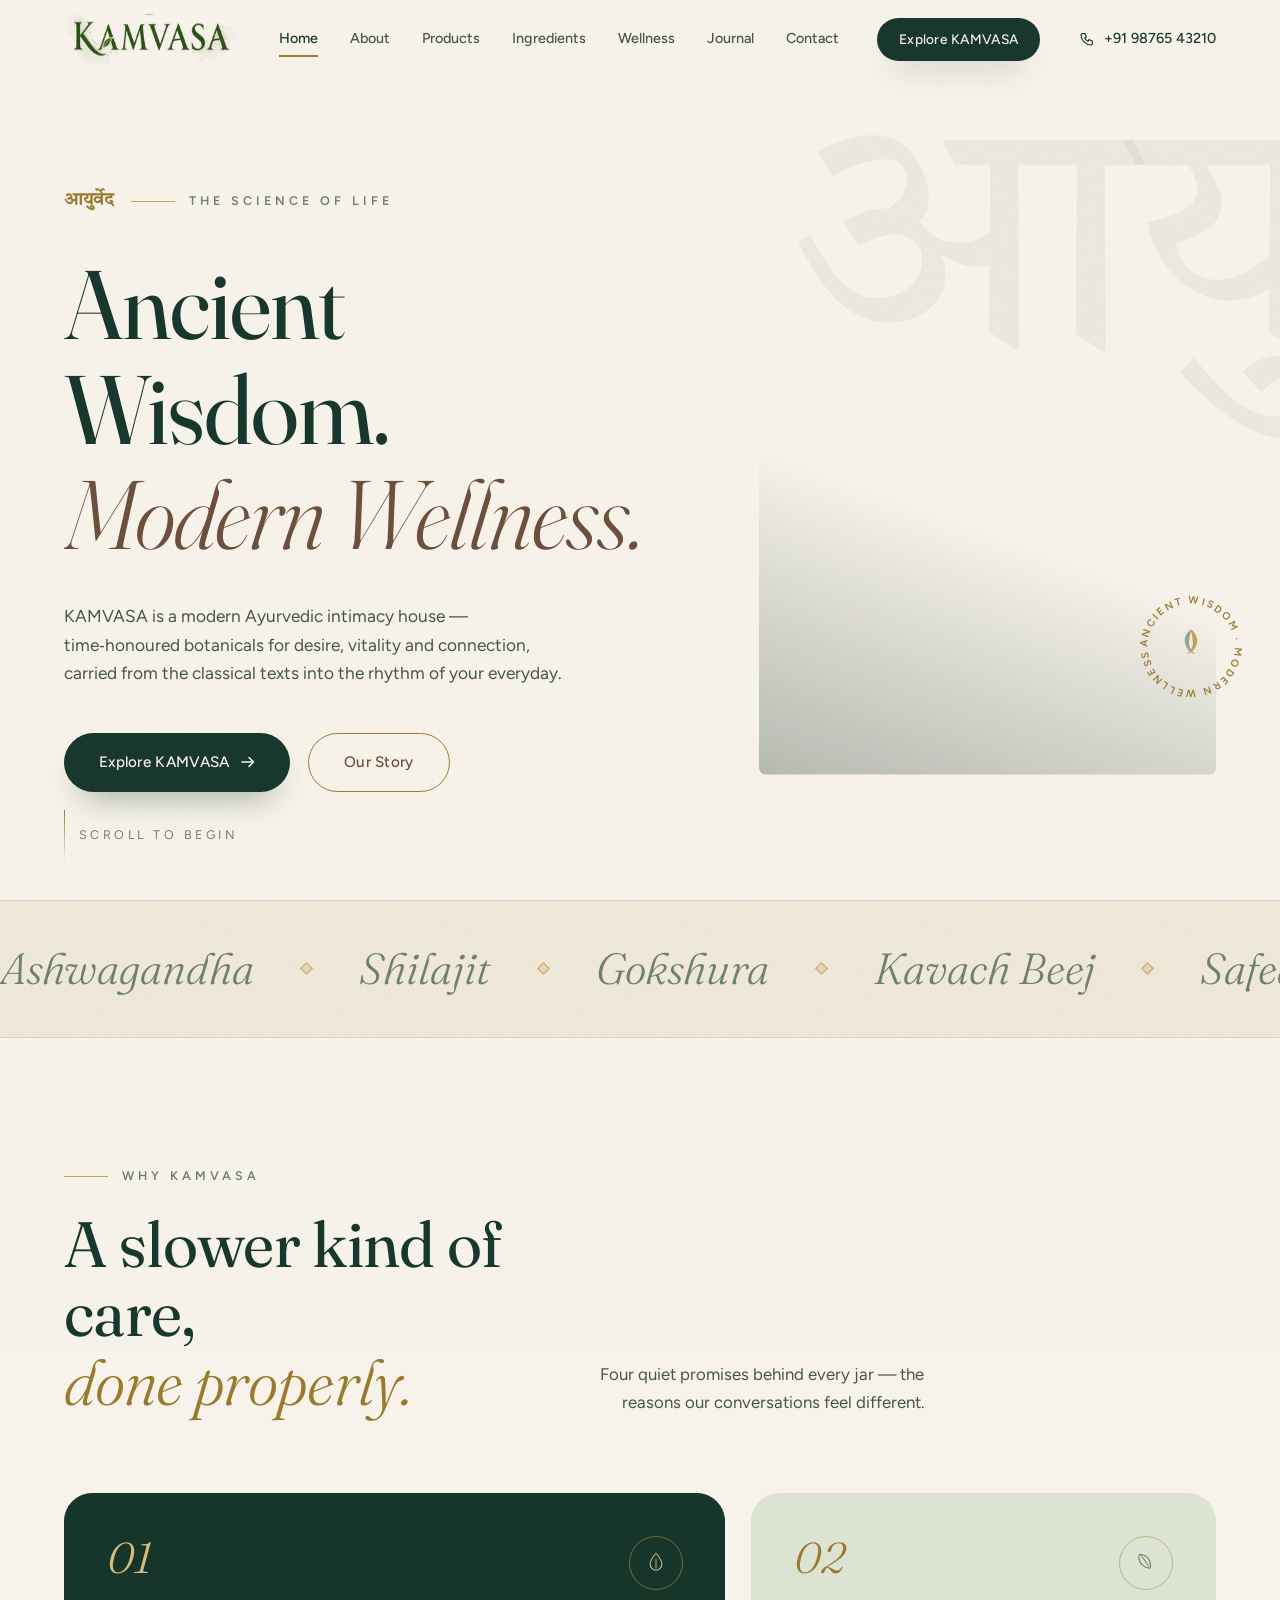
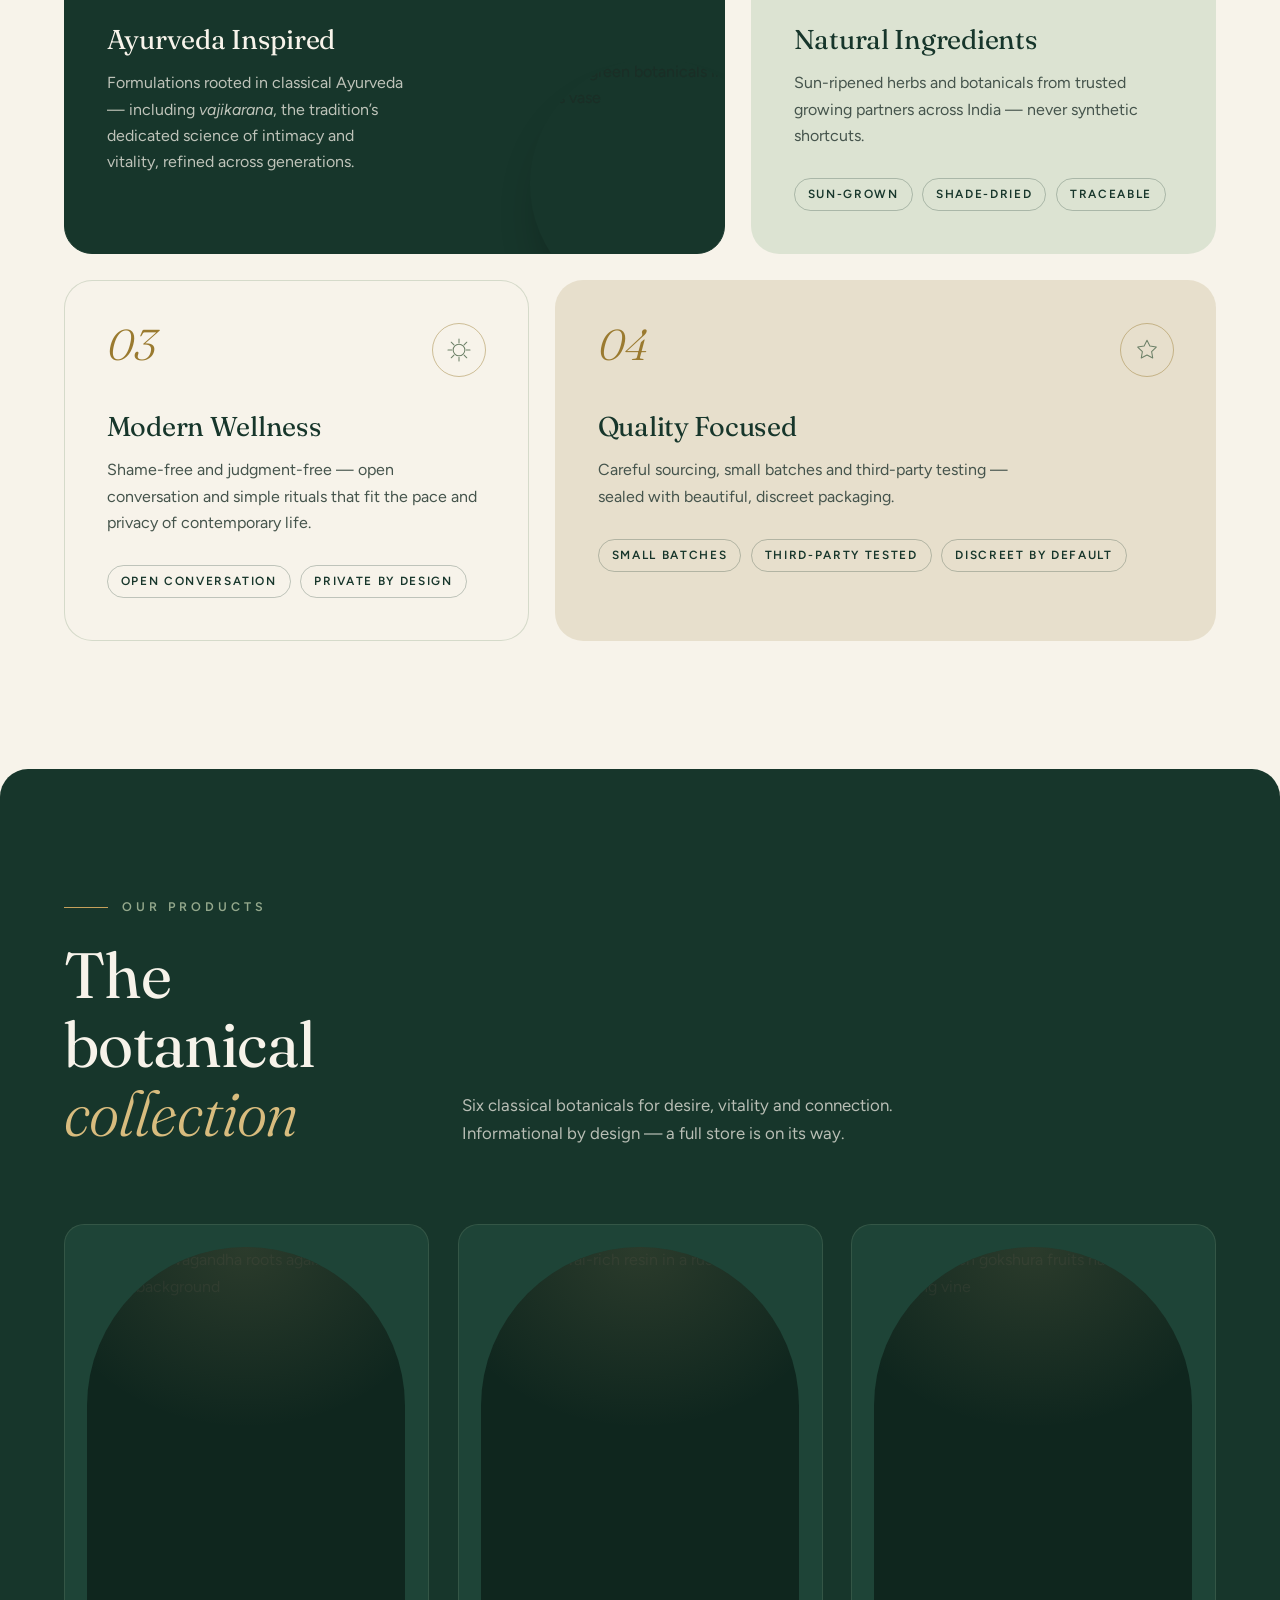
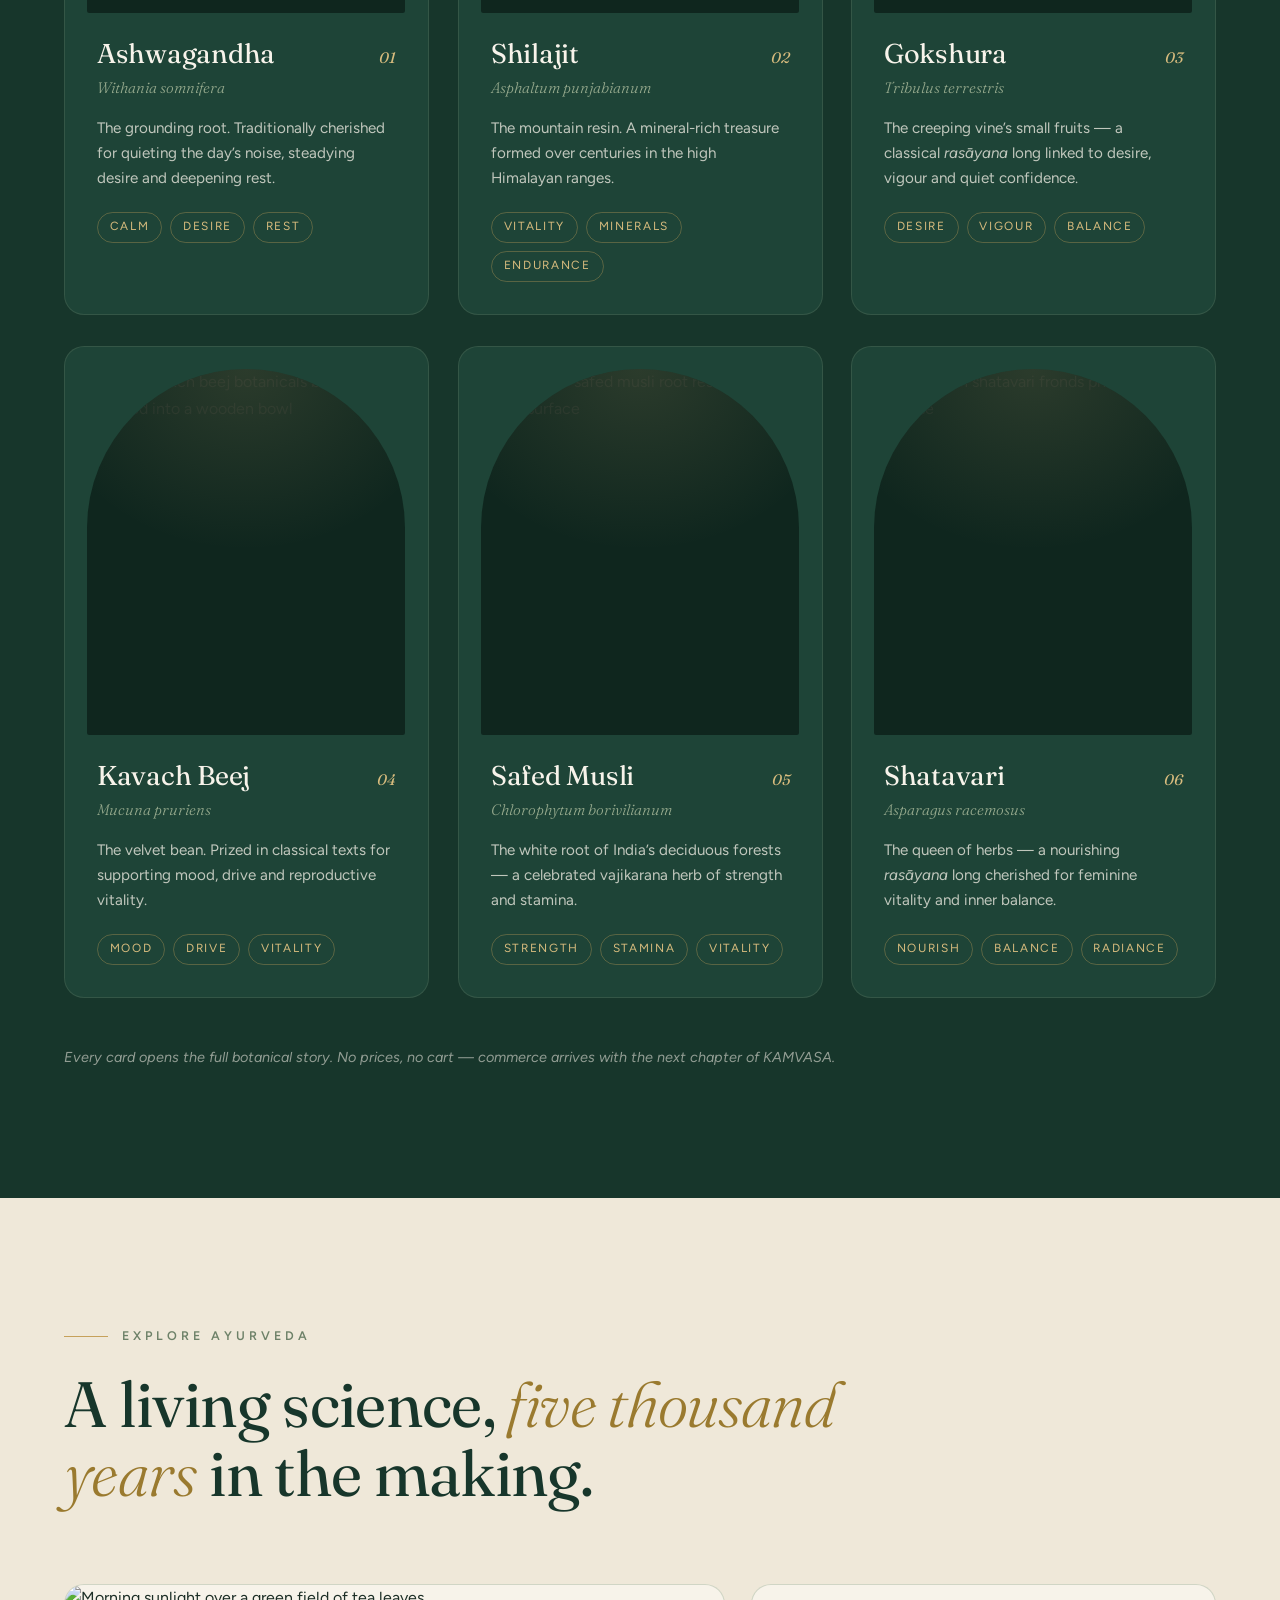
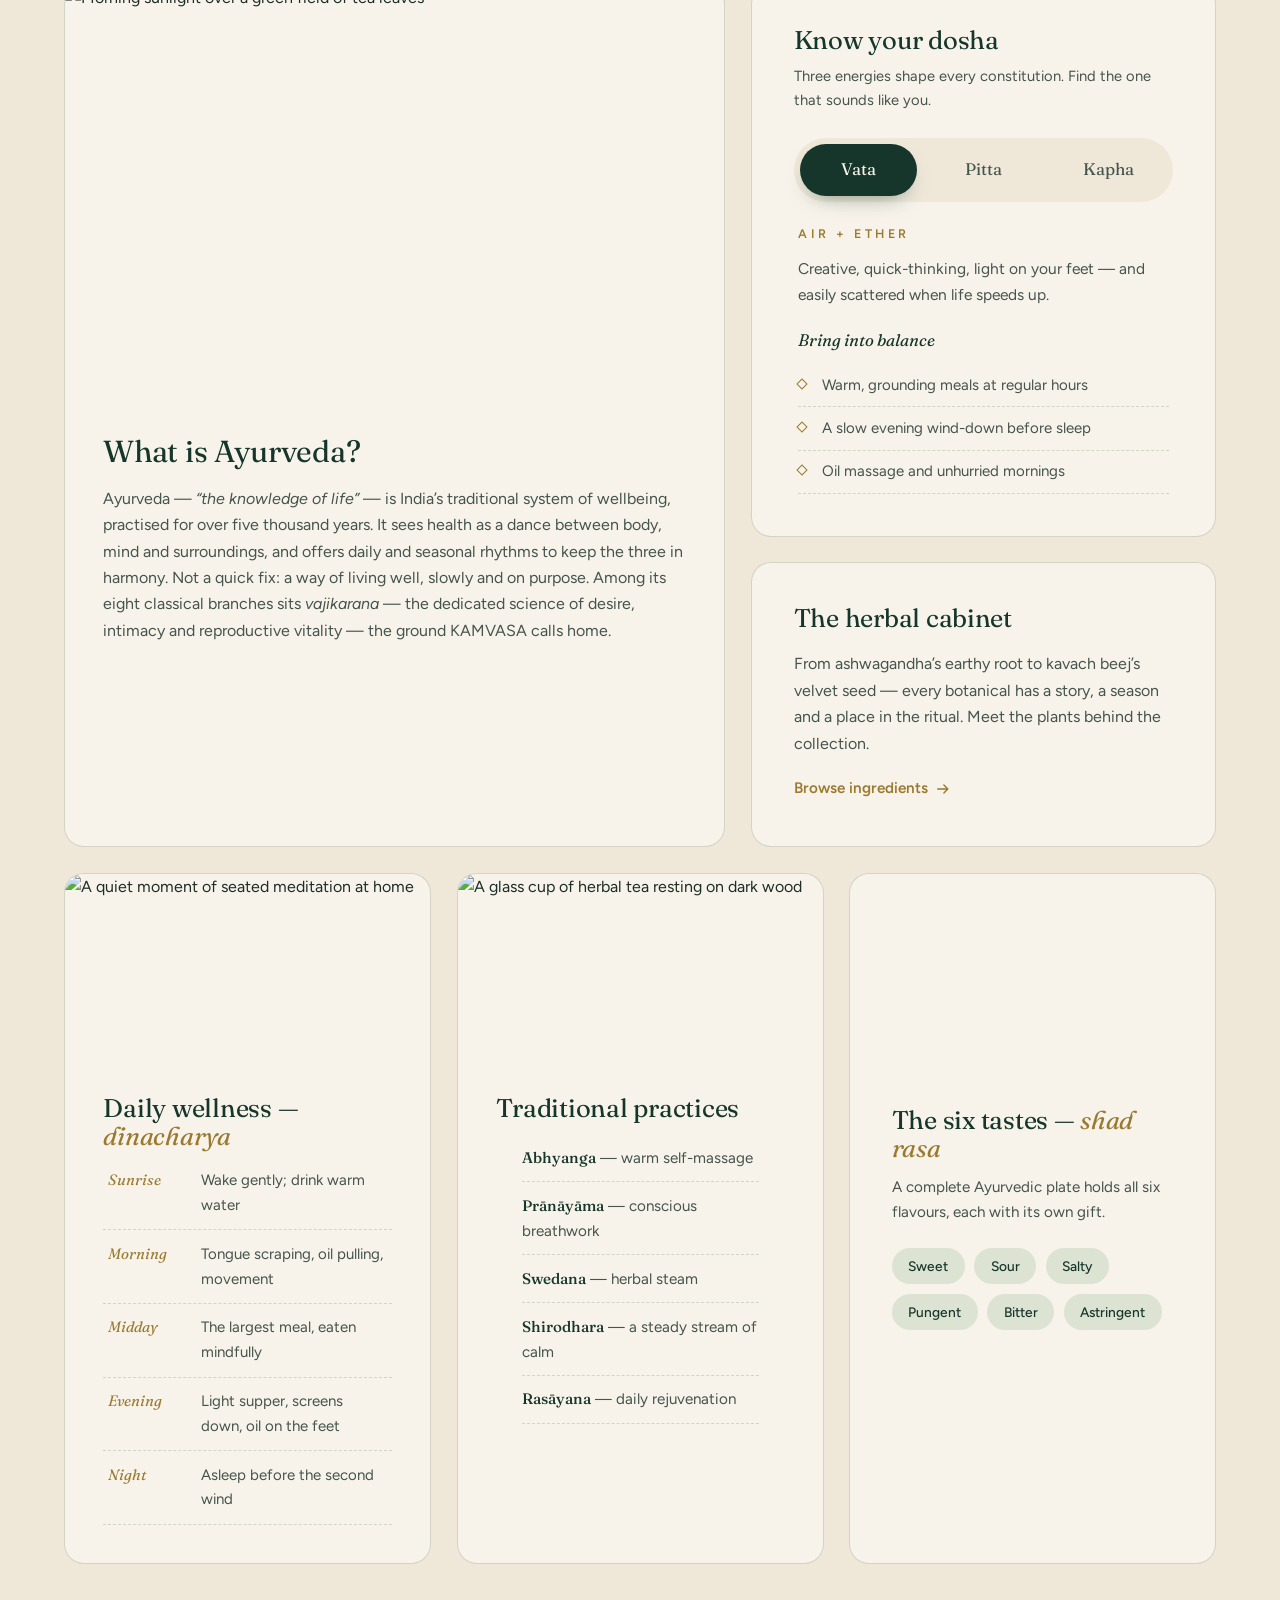
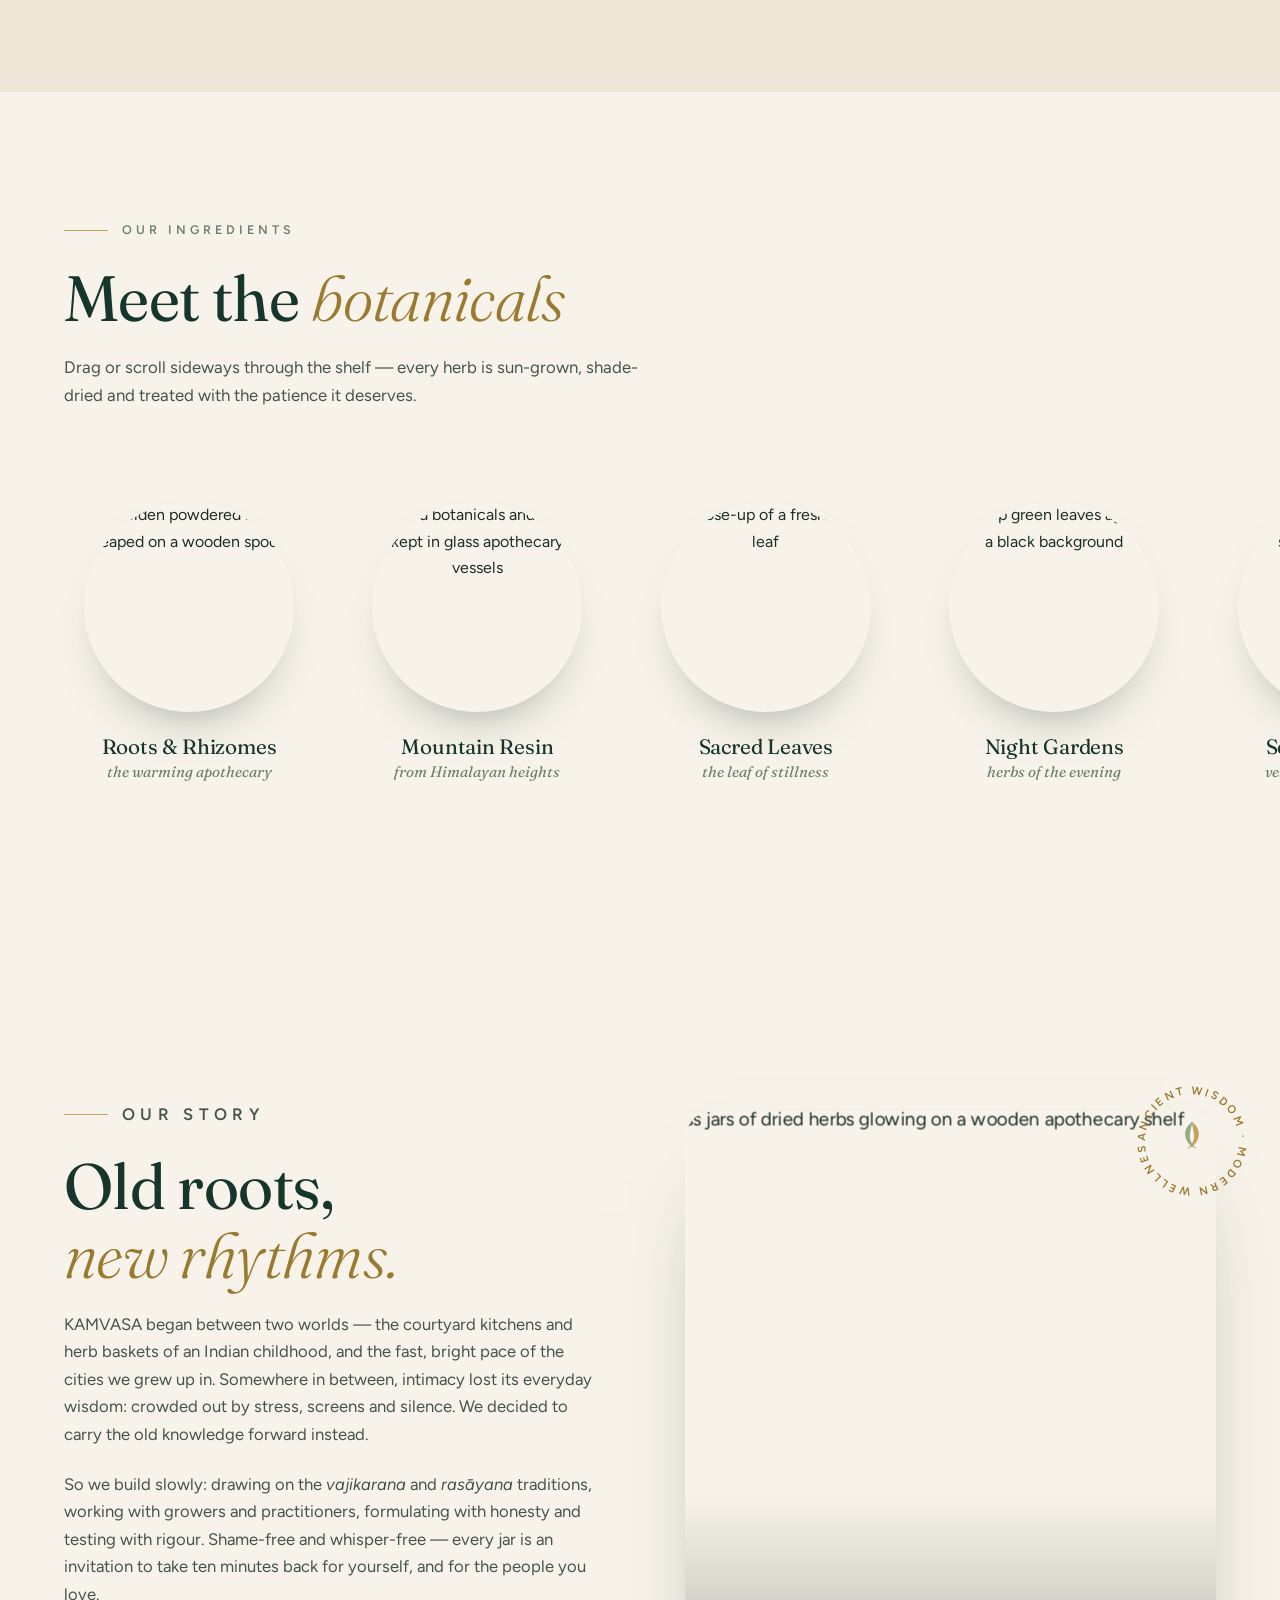
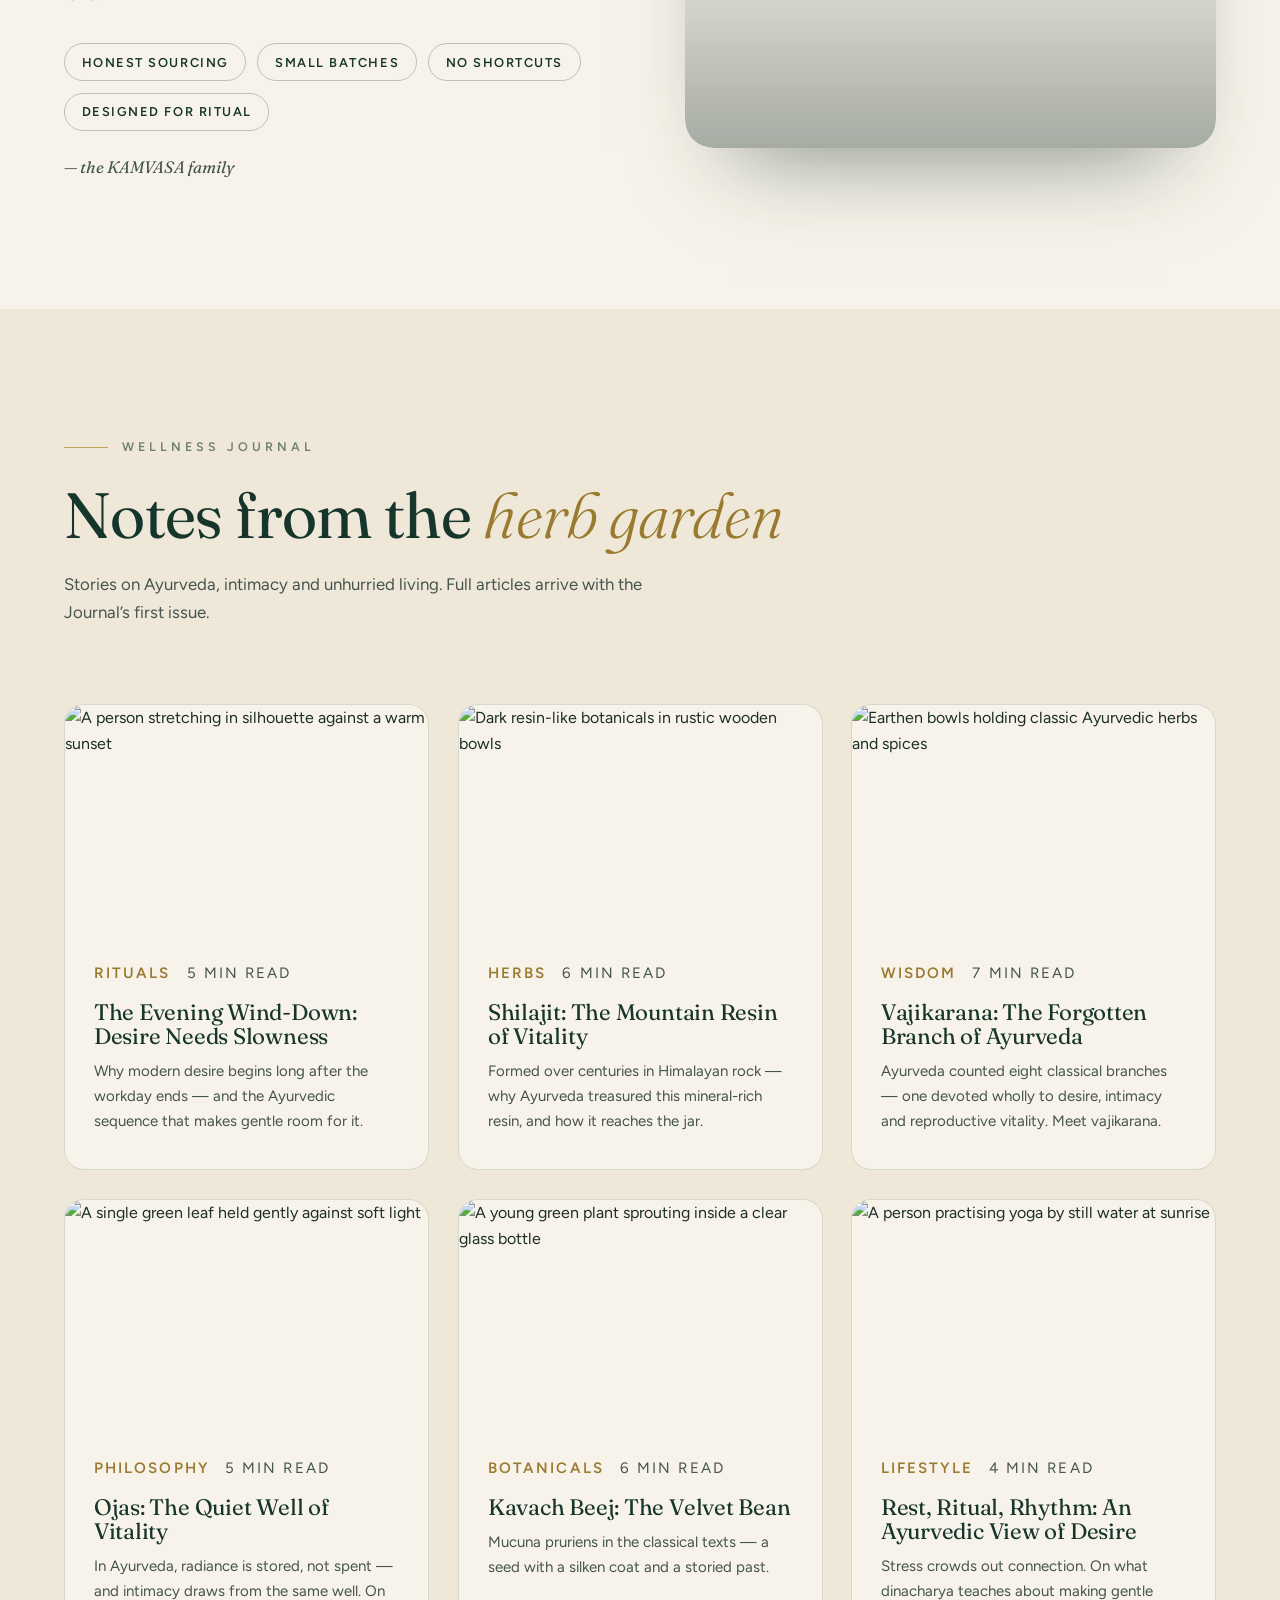
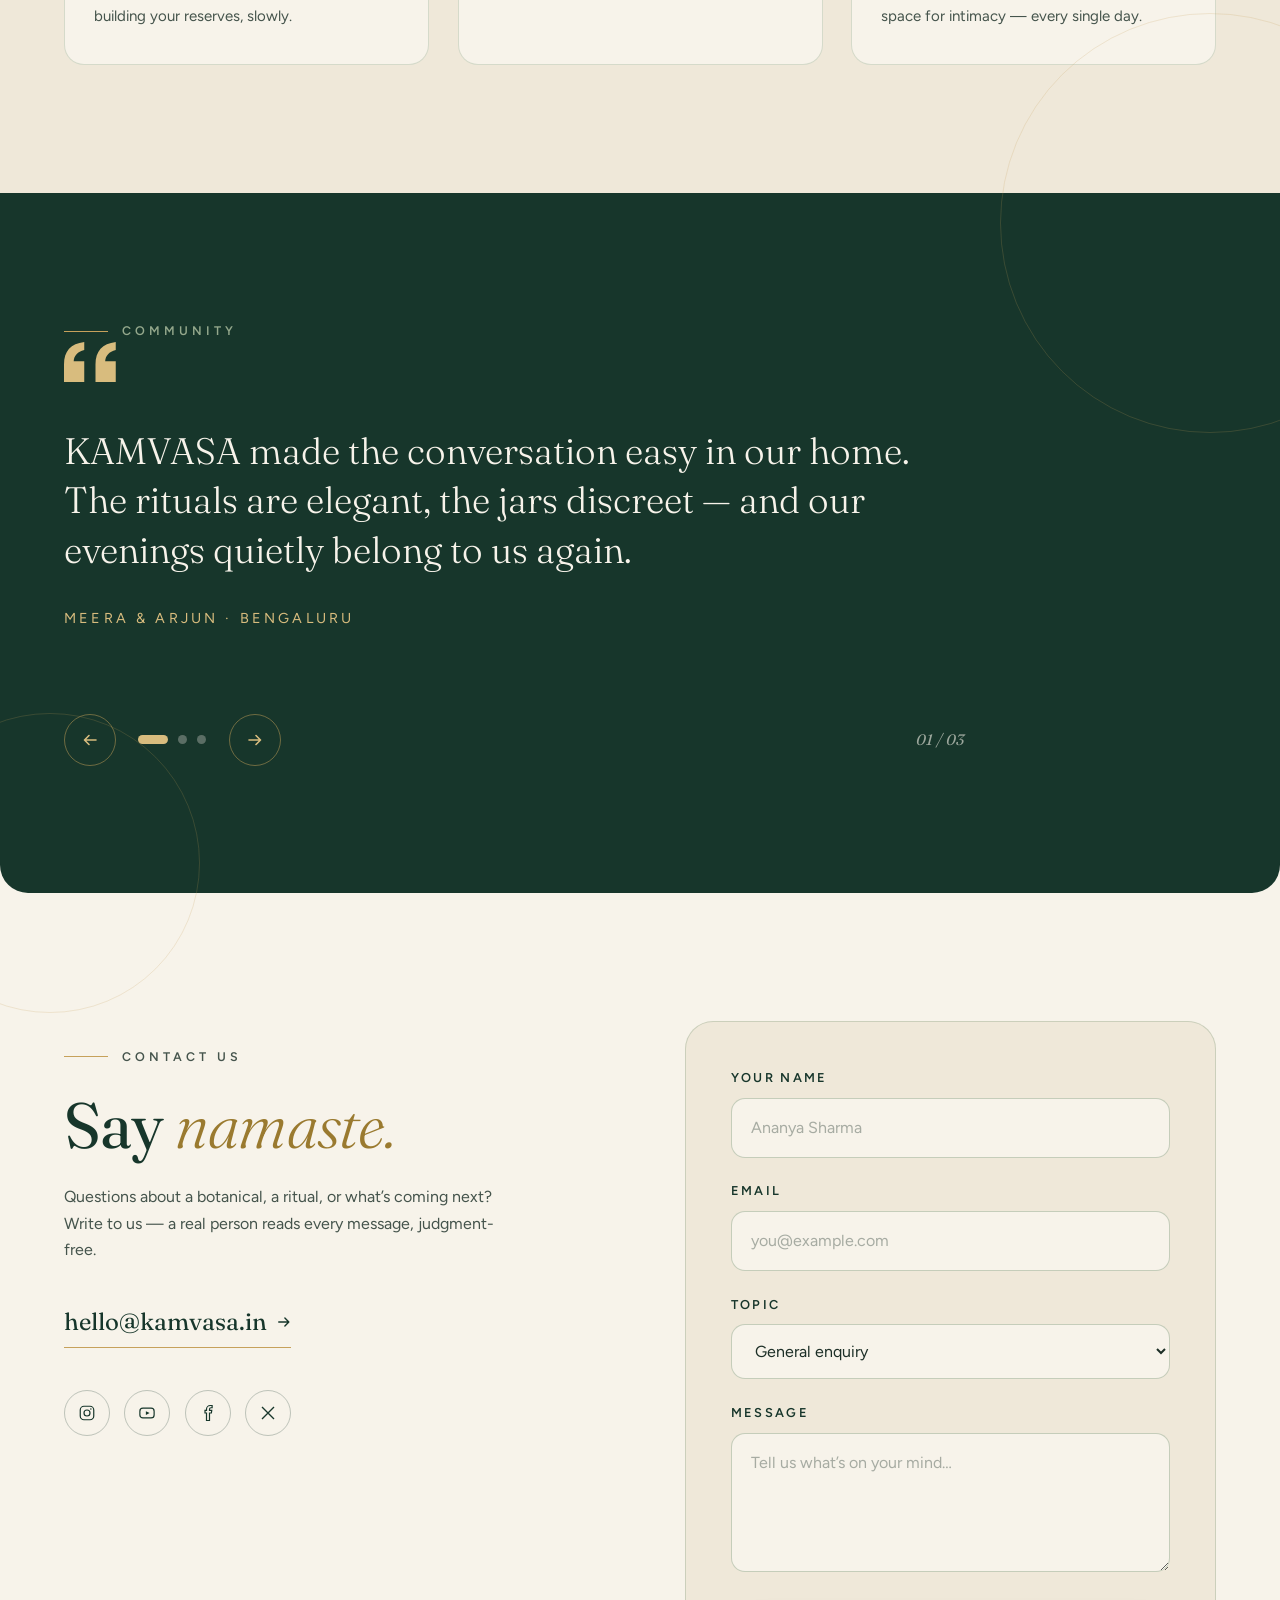
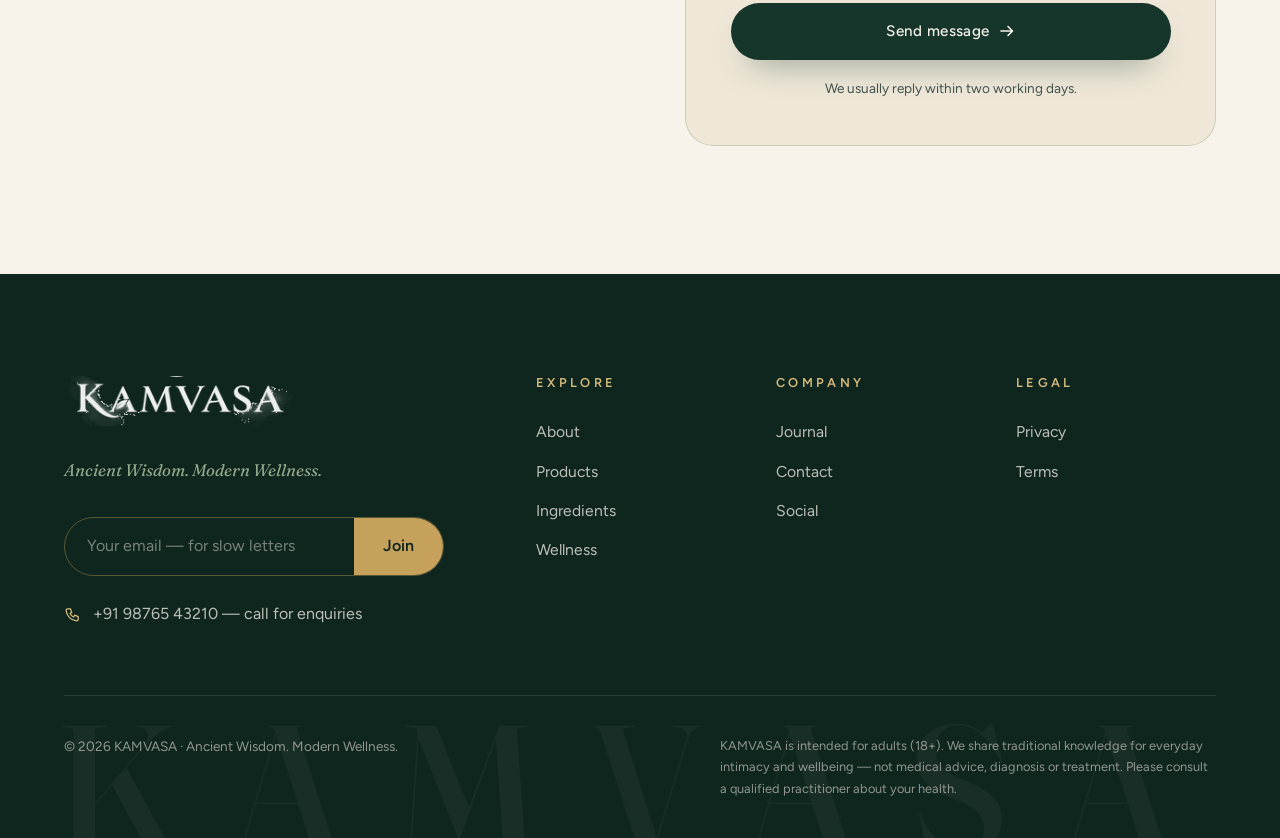
==== index.html @ 94d0c0f7 "first commit" ====
<!DOCTYPE html>
<html lang="en">
<head>
  <meta charset="UTF-8" />
  <meta name="viewport" content="width=device-width, initial-scale=1.0" />
  <title>KAMVASA — Ancient Wisdom. Modern Wellness. | Ayurvedic Sexual Wellness &amp; Intimacy</title>
  <meta name="description" content="KAMVASA is a premium Ayurvedic sexual wellness and intimacy brand — time-honoured botanicals like ashwagandha, shilajit and gokshura for desire, vitality and connection." />
  <meta name="theme-color" content="#17362B" />
  <link rel="canonical" href="https://kamvasa-ayurveda.preview.emergentagent.com/" />
  <meta property="og:type" content="website" />
  <meta property="og:site_name" content="KAMVASA" />
  <meta property="og:title" content="KAMVASA — Ancient Wisdom. Modern Wellness." />
  <meta property="og:description" content="A modern Ayurvedic intimacy house. Time-honoured botanicals for desire, vitality and connection." />
  <meta property="og:image" content="https://images.unsplash.com/photo-1492552181161-62217fc3076d?q=80&w=1600&auto=format&fit=crop" />
  <meta name="twitter:card" content="summary_large_image" />
  <link rel="icon" type="image/svg+xml" href="favicon.svg" />
  <link rel="preconnect" href="https://fonts.googleapis.com" />
  <link rel="preconnect" href="https://fonts.gstatic.com" crossorigin />
  <link href="https://fonts.googleapis.com/css2?family=Fraunces:ital,opsz,wght@0,9..144,300;0,9..144,400;0,9..144,500;0,9..144,600;1,9..144,300;1,9..144,400;1,9..144,500&family=Figtree:ital,wght@0,300;0,400;0,500;0,600;1,400&family=Tiro+Devanagari+Hindi&display=swap" rel="stylesheet" />
  <script>document.documentElement.classList.add('js');</script>
  <link rel="stylesheet" href="styles.css" />
  <script type="application/ld+json">
  {
    "@context": "https://schema.org",
    "@type": "Organization",
    "name": "KAMVASA",
    "slogan": "Ancient Wisdom. Modern Wellness.",
    "description": "Premium Ayurvedic sexual wellness and intimacy brand — botanicals and rituals rooted in classical Ayurveda.",
    "url": "https://kamvasa-ayurveda.preview.emergentagent.com/",
    "logo": "https://kamvasa-ayurveda.preview.emergentagent.com/favicon.svg"
  }
  </script>
</head>
<body>
  <a class="skip-link" href="#home">Skip to content</a>
  <div class="progress-bar" data-testid="scroll-progress" aria-hidden="true"></div>

  <!-- ============ NAVBAR ============ -->
  <header class="site-nav" id="site-nav">
    <div class="nav-inner">
      <a href="#home" class="brand" data-testid="nav-logo" aria-label="KAMVASA home">
        <img src="logo.png" alt="KAMVASA — 100% Pure Ayurveda" class="brand-img" width="254" height="54" data-testid="logo-image" />
      </a>
      <nav class="nav-links" aria-label="Primary">
        <a href="#home" class="nav-link is-active" data-testid="nav-link-home">Home</a>
        <a href="#story" class="nav-link" data-testid="nav-link-about">About</a>
        <a href="#products" class="nav-link" data-testid="nav-link-products">Products</a>
        <a href="#ingredients" class="nav-link" data-testid="nav-link-ingredients">Ingredients</a>
        <a href="#wellness" class="nav-link" data-testid="nav-link-wellness">Wellness</a>
        <a href="#journal" class="nav-link" data-testid="nav-link-journal">Journal</a>
        <a href="#contact" class="nav-link" data-testid="nav-link-contact">Contact</a>
      </nav>
      <a href="#products" class="btn btn-solid btn-sm nav-cta" data-testid="nav-cta">Explore KAMVASA</a>
      <a href="tel:+919876543210" class="nav-phone" data-testid="nav-phone" aria-label="Call KAMVASA for enquiries">
        <svg width="16" height="16" viewBox="0 0 24 24" fill="none" stroke="currentColor" stroke-width="1.8" aria-hidden="true"><path d="M5 4h4l2 5-2.5 1.5a12 12 0 0 0 5 5L15 13l5 2v4a2 2 0 0 1-2 2A16 16 0 0 1 3 6a2 2 0 0 1 2-2z" stroke-linejoin="round"/></svg>
        <span class="nav-phone-num">+91 98765 43210</span>
      </a>
      <button class="hamburger" id="hamburger" data-testid="hamburger-menu" aria-label="Open menu" aria-expanded="false" aria-controls="mobile-menu">
        <span></span><span></span>
      </button>
    </div>
  </header>

  <!-- Mobile menu overlay -->
  <div class="mobile-menu" id="mobile-menu" data-testid="mobile-menu" aria-hidden="true">
    <nav aria-label="Mobile" class="mobile-links">
      <a href="#home" class="mobile-link" data-testid="mobile-link-home">Home</a>
      <a href="#story" class="mobile-link" data-testid="mobile-link-about">About</a>
      <a href="#products" class="mobile-link" data-testid="mobile-link-products">Products</a>
      <a href="#ingredients" class="mobile-link" data-testid="mobile-link-ingredients">Ingredients</a>
      <a href="#wellness" class="mobile-link" data-testid="mobile-link-wellness">Wellness</a>
      <a href="#journal" class="mobile-link" data-testid="mobile-link-journal">Journal</a>
      <a href="#contact" class="mobile-link" data-testid="mobile-link-contact">Contact</a>
    </nav>
    <p class="mobile-tagline"><span lang="hi">आयुर्वेद</span> — Ancient Wisdom. Modern Wellness.</p>
    <a href="tel:+919876543210" class="mobile-phone" data-testid="menu-phone" aria-label="Call KAMVASA for enquiries">
      <svg width="18" height="18" viewBox="0 0 24 24" fill="none" stroke="currentColor" stroke-width="1.8" aria-hidden="true"><path d="M5 4h4l2 5-2.5 1.5a12 12 0 0 0 5 5L15 13l5 2v4a2 2 0 0 1-2 2A16 16 0 0 1 3 6a2 2 0 0 1 2-2z" stroke-linejoin="round"/></svg>
      +91 98765 43210 — call for enquiries
    </a>
  </div>

  <main id="main">
    <!-- ============ HERO ============ -->
    <section class="hero" id="home">
      <div class="hero-inner">
        <div class="hero-copy">
          <p class="eyebrow hero-eyebrow"><span lang="hi" class="deva">आयुर्वेद</span><span class="eyebrow-line"></span>THE SCIENCE OF LIFE</p>
          <h1 class="hero-title">
            <span class="line"><span style="animation-delay:.15s">Ancient Wisdom.</span></span>
            <span class="line"><span class="accent" style="animation-delay:.3s">Modern Wellness.</span></span>
          </h1>
          <p class="hero-sub hero-fade" style="animation-delay:.55s">KAMVASA is a modern Ayurvedic intimacy house — time&#8209;honoured botanicals for desire, vitality and connection, carried from the classical texts into the rhythm of your everyday.</p>
          <div class="hero-actions hero-fade" style="animation-delay:.7s">
            <a href="#products" class="btn btn-solid" data-testid="hero-cta-explore">Explore KAMVASA
              <svg class="arrow" width="16" height="16" viewBox="0 0 16 16" aria-hidden="true"><path d="M2 8h11M9 3.5 13.5 8 9 12.5" fill="none" stroke="currentColor" stroke-width="1.6" stroke-linecap="round" stroke-linejoin="round"/></svg>
            </a>
            <a href="#story" class="btn btn-ghost" data-testid="hero-cta-story">Our Story</a>
          </div>
        </div>
        <div class="hero-visual">
          <figure class="hero-figure" data-parallax="0.06">
            <img src="https://images.unsplash.com/photo-1492552181161-62217fc3076d?q=80&w=1600&auto=format&fit=crop" alt="Herbal oil being poured into a stone mortar surrounded by fresh Ayurvedic botanicals" fetchpriority="high" decoding="async" data-testid="hero-image" />
          </figure>
          <div class="seal hero-fade" style="animation-delay:.9s" aria-hidden="true">
            <svg viewBox="0 0 120 120" width="118" height="118">
              <defs><path id="seal-circle" d="M60,60 m-44,0 a44,44 0 1,1 88,0 a44,44 0 1,1 -88,0"/></defs>
              <text class="seal-text"><textPath href="#seal-circle">ANCIENT WISDOM · MODERN WELLNESS · ANCIENT WISDOM ·</textPath></text>
              <path d="M60 42c6 4.6 8 11 5 17.4-1.9 4.2-5.3 6.9-10 8 0 0 7-4 7-11.8 0-5.3-2.3-10.8-2-13.6z" fill="#C6A15B"/>
              <path d="M60 42c-6 4.6-8 11-5 17.4 1.9 4.2 5.3 6.9 10 8 0 0-7-4-7-11.8 0-5.3 2.3-10.8 2-13.6z" fill="#94A88C"/>
            </svg>
          </div>
        </div>
      </div>
      <div class="hero-foot hero-fade" style="animation-delay:1s">
        <span class="scroll-cue" aria-hidden="true"></span>
        <span class="scroll-label">Scroll to begin</span>
      </div>
      <span class="hero-watermark deva" lang="hi" aria-hidden="true">आयु</span>
    </section>

    <!-- ============ MARQUEE ============ -->
    <div class="marquee" aria-hidden="true" data-testid="marquee">
      <div class="marquee-track">
        <ul class="marquee-list">
          <li>Ashwagandha</li><li>Shilajit</li><li>Gokshura</li><li>Kavach Beej</li><li>Safed Musli</li><li>Shatavari</li>
        </ul>
        <ul class="marquee-list" aria-hidden="true">
          <li>Ashwagandha</li><li>Shilajit</li><li>Gokshura</li><li>Kavach Beej</li><li>Safed Musli</li><li>Shatavari</li>
        </ul>
      </div>
    </div>

    <!-- ============ WHY KAMVASA ============ -->
    <section class="section why" id="why">
      <div class="container">
        <div class="section-head why-head" data-reveal>
          <div>
            <p class="eyebrow"><span class="eyebrow-line"></span>WHY KAMVASA</p>
            <h2 class="section-title">A slower kind of care,<br /><em>done properly.</em></h2>
          </div>
          <p class="section-sub">Four quiet promises behind every jar — the reasons our conversations feel different.</p>
        </div>
        <div class="why-grid" data-testid="why-grid">
          <article class="why-card why-card-dark" data-reveal data-testid="pillar-ayurveda">
            <div class="why-top">
              <span class="why-num">01</span>
              <span class="why-badge"><svg class="why-icon" viewBox="0 0 40 40" aria-hidden="true"><path d="M20 5c-6 6.5-9 12-9 17a9 9 0 0 0 18 0c0-5-3-10.5-9-17z" fill="none" stroke="currentColor" stroke-width="1.6" stroke-linejoin="round"/><path d="M20 14v14" stroke="currentColor" stroke-width="1.4" stroke-linecap="round"/></svg></span>
            </div>
            <h3>Ayurveda Inspired</h3>
            <p>Formulations rooted in classical Ayurveda — including <em>vajikarana</em>, the tradition’s dedicated science of intimacy and vitality, refined across generations.</p>
            <figure class="why-figure"><img src="https://images.unsplash.com/photo-1613490537806-53663bfd0da8?q=80&w=800&auto=format&fit=crop" alt="Fresh green botanicals in a clear glass vase" loading="lazy" decoding="async" /></figure>
          </article>
          <article class="why-card why-card-sage" data-reveal style="--d:.1s" data-testid="pillar-natural">
            <div class="why-top">
              <span class="why-num">02</span>
              <span class="why-badge"><svg class="why-icon" viewBox="0 0 40 40" aria-hidden="true"><path d="M13 7c8 1.5 14 8 14 16a13 13 0 0 1-1 5C16 27 9 20 9 11c0-1.4.4-2.7 1-4z" fill="none" stroke="currentColor" stroke-width="1.6" stroke-linejoin="round"/><path d="M12 8c4 5 8 10 13 18" stroke="currentColor" stroke-width="1.4" stroke-linecap="round"/></svg></span>
            </div>
            <h3>Natural Ingredients</h3>
            <p>Sun-ripened herbs and botanicals from trusted growing partners across India — never synthetic shortcuts.</p>
            <ul class="why-chips"><li>Sun-grown</li><li>Shade-dried</li><li>Traceable</li></ul>
          </article>
          <article class="why-card why-card-plain" data-reveal style="--d:.05s" data-testid="pillar-modern">
            <div class="why-top">
              <span class="why-num">03</span>
              <span class="why-badge"><svg class="why-icon" viewBox="0 0 40 40" aria-hidden="true"><circle cx="20" cy="20" r="9" fill="none" stroke="currentColor" stroke-width="1.6"/><path d="M20 3v6M20 31v6M3 20h6M31 20h6M8 8l4.2 4.2M27.8 27.8 32 32M32 8l-4.2 4.2M12.2 27.8 8 32" stroke="currentColor" stroke-width="1.6" stroke-linecap="round"/></svg></span>
            </div>
            <h3>Modern Wellness</h3>
            <p>Shame-free and judgment-free — open conversation and simple rituals that fit the pace and privacy of contemporary life.</p>
            <ul class="why-chips"><li>Open conversation</li><li>Private by design</li></ul>
          </article>
          <article class="why-card why-card-earth" data-reveal style="--d:.1s" data-testid="pillar-quality">
            <div class="why-top">
              <span class="why-num">04</span>
              <span class="why-badge"><svg class="why-icon" viewBox="0 0 40 40" aria-hidden="true"><path d="M20 5l4.4 9 9.9 1.4-7.2 7 1.7 9.8L20 27.6l-8.8 4.6 1.7-9.8-7.2-7L15.6 14z" fill="none" stroke="currentColor" stroke-width="1.6" stroke-linejoin="round"/></svg></span>
            </div>
            <h3>Quality Focused</h3>
            <p>Careful sourcing, small batches and third-party testing — sealed with beautiful, discreet packaging.</p>
            <ul class="why-chips"><li>Small batches</li><li>Third-party tested</li><li>Discreet by default</li></ul>
          </article>
        </div>
      </div>
    </section>

    <!-- ============ PRODUCTS ============ -->
    <section class="section products" id="products">
      <div class="container">
        <div class="section-head products-head" data-reveal>
          <div>
            <p class="eyebrow eyebrow-light"><span class="eyebrow-line"></span>OUR PRODUCTS</p>
            <h2 class="section-title">The botanical <em>collection</em></h2>
          </div>
          <p class="section-sub">Six classical botanicals for desire, vitality and connection. Informational by design — a full store is on its way.</p>
        </div>
        <div class="products-grid" id="products-grid">
          <a class="product-card" href="/products/ashwagandha.html" data-reveal style="--d:.05s" data-testid="product-ashwagandha">
            <figure class="product-figure"><img src="https://images.unsplash.com/photo-1692148292961-210789f8d8c0?q=80&w=1200&auto=format&fit=crop" alt="Dried ashwagandha roots against a dark earthy background" loading="lazy" decoding="async" /></figure>
            <div class="product-body">
              <div class="product-title-row"><h3>Ashwagandha</h3><span class="product-num">01</span></div>
              <p class="latin">Withania somnifera</p>
              <p class="product-desc">The grounding root. Traditionally cherished for quieting the day’s noise, steadying desire and deepening rest.</p>
              <ul class="product-tags" aria-label="Traditional associations"><li>Calm</li><li>Desire</li><li>Rest</li></ul>
            </div>
          </a>
          <a class="product-card" href="/products/shilajit.html" data-reveal style="--d:.1s" data-testid="product-shilajit">
            <figure class="product-figure"><img src="https://images.unsplash.com/photo-1789152952866-6104d8837566?q=80&w=1200&auto=format&fit=crop" alt="Dark mineral-rich resin in a rustic wooden bowl" loading="lazy" decoding="async" /></figure>
            <div class="product-body">
              <div class="product-title-row"><h3>Shilajit</h3><span class="product-num">02</span></div>
              <p class="latin">Asphaltum punjabianum</p>
              <p class="product-desc">The mountain resin. A mineral-rich treasure formed over centuries in the high Himalayan ranges.</p>
              <ul class="product-tags" aria-label="Traditional associations"><li>Vitality</li><li>Minerals</li><li>Endurance</li></ul>
            </div>
          </a>
          <a class="product-card" href="/products/gokshura.html" data-reveal style="--d:.15s" data-testid="product-gokshura">
            <figure class="product-figure"><img src="https://images.unsplash.com/photo-1785274841494-bb6fc2e439d8?q=80&w=1200&auto=format&fit=crop" alt="Small green gokshura fruits hanging on a creeping vine" loading="lazy" decoding="async" /></figure>
            <div class="product-body">
              <div class="product-title-row"><h3>Gokshura</h3><span class="product-num">03</span></div>
              <p class="latin">Tribulus terrestris</p>
              <p class="product-desc">The creeping vine’s small fruits — a classical <em>rasāyana</em> long linked to desire, vigour and quiet confidence.</p>
              <ul class="product-tags" aria-label="Traditional associations"><li>Desire</li><li>Vigour</li><li>Balance</li></ul>
            </div>
          </a>
          <a class="product-card" href="/products/kavach-beej.html" data-reveal style="--d:.2s" data-testid="product-kavach-beej">
            <figure class="product-figure"><img src="https://images.unsplash.com/photo-1764272778391-4a95e2b5d429?q=80&w=1200&auto=format&fit=crop" alt="Dried kavach beej botanicals being scooped into a wooden bowl" loading="lazy" decoding="async" /></figure>
            <div class="product-body">
              <div class="product-title-row"><h3>Kavach Beej</h3><span class="product-num">04</span></div>
              <p class="latin">Mucuna pruriens</p>
              <p class="product-desc">The velvet bean. Prized in classical texts for supporting mood, drive and reproductive vitality.</p>
              <ul class="product-tags" aria-label="Traditional associations"><li>Mood</li><li>Drive</li><li>Vitality</li></ul>
            </div>
          </a>
          <a class="product-card" href="/products/safed-musli.html" data-reveal style="--d:.25s" data-testid="product-safed-musli">
            <figure class="product-figure"><img src="https://images.unsplash.com/photo-1700470836644-c3c26339632c?q=80&w=1200&auto=format&fit=crop" alt="Fresh pale safed musli root resting on a bright surface" loading="lazy" decoding="async" /></figure>
            <div class="product-body">
              <div class="product-title-row"><h3>Safed Musli</h3><span class="product-num">05</span></div>
              <p class="latin">Chlorophytum borivilianum</p>
              <p class="product-desc">The white root of India’s deciduous forests — a celebrated vajikarana herb of strength and stamina.</p>
              <ul class="product-tags" aria-label="Traditional associations"><li>Strength</li><li>Stamina</li><li>Vitality</li></ul>
            </div>
          </a>
          <a class="product-card" href="/products/shatavari.html" data-reveal style="--d:.3s" data-testid="product-shatavari">
            <figure class="product-figure"><img src="https://images.unsplash.com/photo-1625715490354-9a37e8298bf7?q=80&w=1200&auto=format&fit=crop" alt="Lush green shatavari fronds photographed up close" loading="lazy" decoding="async" /></figure>
            <div class="product-body">
              <div class="product-title-row"><h3>Shatavari</h3><span class="product-num">06</span></div>
              <p class="latin">Asparagus racemosus</p>
              <p class="product-desc">The queen of herbs — a nourishing <em>rasāyana</em> long cherished for feminine vitality and inner balance.</p>
              <ul class="product-tags" aria-label="Traditional associations"><li>Nourish</li><li>Balance</li><li>Radiance</li></ul>
            </div>
          </a>
        </div>
        <p class="products-note" data-reveal data-testid="products-note">Every card opens the full botanical story. No prices, no cart — commerce arrives with the next chapter of KAMVASA.</p>
      </div>
    </section>

    <!-- ============ EXPLORE AYURVEDA (BENTO) ============ -->
    <section class="section wellness" id="wellness">
      <div class="container">
        <div class="section-head" data-reveal>
          <p class="eyebrow"><span class="eyebrow-line"></span>EXPLORE AYURVEDA</p>
          <h2 class="section-title">A living science, <em>five thousand years</em> in the making.</h2>
        </div>
        <div class="bento" data-testid="bento-grid">
          <article class="bento-card bento-what" data-reveal data-testid="bento-what-is-ayurveda">
            <figure class="bento-figure"><img src="https://images.unsplash.com/photo-1668521085734-2f80758e0369?q=80&w=1200&auto=format&fit=crop" alt="Morning sunlight over a green field of tea leaves" loading="lazy" decoding="async" /></figure>
            <div class="bento-body">
              <h3>What is Ayurveda?</h3>
              <p>Ayurveda — <em>“the knowledge of life”</em> — is India’s traditional system of wellbeing, practised for over five thousand years. It sees health as a dance between body, mind and surroundings, and offers daily and seasonal rhythms to keep the three in harmony. Not a quick fix: a way of living well, slowly and on purpose. Among its eight classical branches sits <em>vajikarana</em> — the dedicated science of desire, intimacy and reproductive vitality — the ground KAMVASA calls home.</p>
            </div>
          </article>

          <article class="bento-card bento-dosha" data-reveal style="--d:.1s" data-testid="bento-doshas">
            <h3>Know your dosha</h3>
            <p class="bento-hint">Three energies shape every constitution. Find the one that sounds like you.</p>
            <div class="dosha-tabs" data-testid="dosha-tabs">
              <div class="tablist" role="tablist" aria-label="Ayurvedic doshas">
                <button role="tab" id="tab-vata" aria-selected="true" aria-controls="panel-vata" data-testid="dosha-tab-vata">Vata</button>
                <button role="tab" id="tab-pitta" aria-selected="false" aria-controls="panel-pitta" data-testid="dosha-tab-pitta">Pitta</button>
                <button role="tab" id="tab-kapha" aria-selected="false" aria-controls="panel-kapha" data-testid="dosha-tab-kapha">Kapha</button>
              </div>
              <div class="tabpanel" role="tabpanel" id="panel-vata" aria-labelledby="tab-vata" data-testid="dosha-panel-vata">
                <p class="dosha-elements">Air + Ether</p>
                <p class="dosha-traits">Creative, quick-thinking, light on your feet — and easily scattered when life speeds up.</p>
                <p class="dosha-balance-title">Bring into balance</p>
                <ul><li>Warm, grounding meals at regular hours</li><li>A slow evening wind-down before sleep</li><li>Oil massage and unhurried mornings</li></ul>
              </div>
              <div class="tabpanel" role="tabpanel" id="panel-pitta" aria-labelledby="tab-pitta" hidden data-testid="dosha-panel-pitta">
                <p class="dosha-elements">Fire + Water</p>
                <p class="dosha-traits">Sharp, focused, driven — brilliance that can burn when there is no room to rest.</p>
                <p class="dosha-balance-title">Bring into balance</p>
                <ul><li>Cooling foods and time spent near water</li><li>Moonlight walks instead of midnight work</li><li>Curiosity without the competitive edge</li></ul>
              </div>
              <div class="tabpanel" role="tabpanel" id="panel-kapha" aria-labelledby="tab-kapha" hidden data-testid="dosha-panel-kapha">
                <p class="dosha-elements">Earth + Water</p>
                <p class="dosha-traits">Steady, loyal and calm — a deep stillness that sometimes settles into stagnation.</p>
                <p class="dosha-balance-title">Bring into balance</p>
                <ul><li>Invigorating movement early in the day</li><li>Warm spices, variety and new places</li><li>Light dinners and lively company</li></ul>
              </div>
            </div>
          </article>

          <article class="bento-card bento-herbs" data-reveal style="--d:.05s" data-testid="bento-herbs">
            <h3>The herbal cabinet</h3>
            <p>From ashwagandha’s earthy root to kavach beej’s velvet seed — every botanical has a story, a season and a place in the ritual. Meet the plants behind the collection.</p>
            <a class="text-link" href="#ingredients" data-testid="bento-herbs-link">Browse ingredients
              <svg width="14" height="14" viewBox="0 0 16 16" aria-hidden="true"><path d="M2 8h11M9 3.5 13.5 8 9 12.5" fill="none" stroke="currentColor" stroke-width="1.6" stroke-linecap="round" stroke-linejoin="round"/></svg>
            </a>
          </article>

          <article class="bento-card bento-daily" data-reveal style="--d:.1s" data-testid="bento-daily-wellness">
            <figure class="bento-figure bento-figure-sm"><img src="https://images.unsplash.com/photo-1506126613408-eca07ce68773?q=80&w=1200&auto=format&fit=crop" alt="A quiet moment of seated meditation at home" loading="lazy" decoding="async" /></figure>
            <div class="bento-body">
              <h3>Daily wellness — <em>dinacharya</em></h3>
              <ul class="timeline">
                <li><span>Sunrise</span>Wake gently; drink warm water</li>
                <li><span>Morning</span>Tongue scraping, oil pulling, movement</li>
                <li><span>Midday</span>The largest meal, eaten mindfully</li>
                <li><span>Evening</span>Light supper, screens down, oil on the feet</li>
                <li><span>Night</span>Asleep before the second wind</li>
              </ul>
            </div>
          </article>

          <article class="bento-card bento-practices" data-reveal style="--d:.15s" data-testid="bento-traditional-practices">
            <figure class="bento-figure bento-figure-sm"><img src="https://images.unsplash.com/photo-1514733670139-4d87a1941d55?q=80&w=1200&auto=format&fit=crop" alt="A glass cup of herbal tea resting on dark wood" loading="lazy" decoding="async" /></figure>
            <div class="bento-body">
              <h3>Traditional practices</h3>
              <ul class="chips">
                <li><strong>Abhyanga</strong> — warm self-massage</li>
                <li><strong>Prānāyāma</strong> — conscious breathwork</li>
                <li><strong>Swedana</strong> — herbal steam</li>
                <li><strong>Shirodhara</strong> — a steady stream of calm</li>
                <li><strong>Rasāyana</strong> — daily rejuvenation</li>
              </ul>
            </div>
          </article>

          <article class="bento-card bento-tastes" data-reveal style="--d:.2s" data-testid="bento-six-tastes">
            <h3>The six tastes — <em>shad rasa</em></h3>
            <p>A complete Ayurvedic plate holds all six flavours, each with its own gift.</p>
            <ul class="tastes" aria-label="The six Ayurvedic tastes">
              <li>Sweet</li><li>Sour</li><li>Salty</li><li>Pungent</li><li>Bitter</li><li>Astringent</li>
            </ul>
          </article>
        </div>
      </div>
    </section>

    <!-- ============ INGREDIENTS ============ -->
    <section class="section ingredients" id="ingredients">
      <div class="container">
        <div class="section-head" data-reveal>
          <p class="eyebrow"><span class="eyebrow-line"></span>OUR INGREDIENTS</p>
          <h2 class="section-title">Meet the <em>botanicals</em></h2>
          <p class="section-sub">Drag or scroll sideways through the shelf — every herb is sun-grown, shade-dried and treated with the patience it deserves.</p>
        </div>
      </div>
      <div class="medallion-strip" data-testid="ingredients-strip" tabindex="0" aria-label="Ingredient gallery, scroll horizontally">
        <div class="medallion" data-testid="ingredient-roots">
          <figure><img src="https://images.unsplash.com/photo-1583949885751-23b7d1909378?q=80&w=800&auto=format&fit=crop" alt="Golden powdered roots heaped on a wooden spoon" loading="lazy" decoding="async" /></figure>
          <h3>Roots &amp; Rhizomes</h3><p>the warming apothecary</p>
        </div>
        <div class="medallion" data-testid="ingredient-resin">
          <figure><img src="https://images.unsplash.com/photo-1783248143998-49fc65e5657b?q=80&w=800&auto=format&fit=crop" alt="Dried botanicals and resins kept in glass apothecary vessels" loading="lazy" decoding="async" /></figure>
          <h3>Mountain Resin</h3><p>from Himalayan heights</p>
        </div>
        <div class="medallion" data-testid="ingredient-leaves">
          <figure><img src="https://images.unsplash.com/photo-1547936785-c57315d64694?q=80&w=800&auto=format&fit=crop" alt="A close-up of a fresh green leaf" loading="lazy" decoding="async" /></figure>
          <h3>Sacred Leaves</h3><p>the leaf of stillness</p>
        </div>
        <div class="medallion" data-testid="ingredient-night">
          <figure><img src="https://images.unsplash.com/photo-1609769274404-a603c8e97b68?q=80&w=800&auto=format&fit=crop" alt="Deep green leaves against a black background" loading="lazy" decoding="async" /></figure>
          <h3>Night Gardens</h3><p>herbs of the evening</p>
        </div>
        <div class="medallion" data-testid="ingredient-seeds">
          <figure><img src="https://images.unsplash.com/photo-1591272216626-b09e38519371?q=80&w=800&auto=format&fit=crop" alt="Whole seeds and kernels stored in glass jars" loading="lazy" decoding="async" /></figure>
          <h3>Seeds &amp; Kernels</h3><p>velvet beans, vine seeds</p>
        </div>
        <div class="medallion" data-testid="ingredient-oils">
          <figure><img src="https://images.unsplash.com/photo-1676852148076-7a92002419f3?q=80&w=800&auto=format&fit=crop" alt="Amber bottles of cold-pressed oils on a wooden table" loading="lazy" decoding="async" /></figure>
          <h3>Cold-Pressed Oils</h3><p>for touch &amp; ritual</p>
        </div>
      </div>
    </section>

    <!-- ============ OUR STORY ============ -->
    <section class="section story" id="story">
      <div class="container story-grid">
        <div class="story-copy">
          <p class="eyebrow" data-reveal><span class="eyebrow-line"></span>OUR STORY</p>
          <h2 class="section-title" data-reveal>Old roots,<br /><em>new rhythms.</em></h2>
          <p data-reveal>KAMVASA began between two worlds — the courtyard kitchens and herb baskets of an Indian childhood, and the fast, bright pace of the cities we grew up in. Somewhere in between, intimacy lost its everyday wisdom: crowded out by stress, screens and silence. We decided to carry the old knowledge forward instead.</p>
          <p data-reveal style="--d:.1s">So we build slowly: drawing on the <em>vajikarana</em> and <em>rasāyana</em> traditions, working with growers and practitioners, formulating with honesty and testing with rigour. Shame-free and whisper-free — every jar is an invitation to take ten minutes back for yourself, and for the people you love.</p>
          <ul class="story-chips" data-reveal style="--d:.15s">
            <li>Honest sourcing</li><li>Small batches</li><li>No shortcuts</li><li>Designed for ritual</li>
          </ul>
          <p class="story-sign" data-reveal style="--d:.2s">— the KAMVASA family</p>
        </div>
        <div class="story-visual" data-reveal style="--d:.1s">
          <figure class="story-figure" data-parallax="0.07">
            <img src="https://images.unsplash.com/photo-1771128264855-1c032332cbc8?q=80&w=1200&auto=format&fit=crop" alt="Glass jars of dried herbs glowing on a wooden apothecary shelf" loading="lazy" decoding="async" />
          </figure>
          <div class="story-seal" aria-hidden="true">
            <svg viewBox="0 0 120 120" width="128" height="128">
              <defs><path id="seal-circle-2" d="M60,60 m-44,0 a44,44 0 1,1 88,0 a44,44 0 1,1 -88,0"/></defs>
              <text class="seal-text"><textPath href="#seal-circle-2">ANCIENT WISDOM · MODERN WELLNESS · ANCIENT WISDOM ·</textPath></text>
              <path d="M60 42c6 4.6 8 11 5 17.4-1.9 4.2-5.3 6.9-10 8 0 0 7-4 7-11.8 0-5.3-2.3-10.8-2-13.6z" fill="#C6A15B"/>
              <path d="M60 42c-6 4.6-8 11-5 17.4 1.9 4.2 5.3 6.9 10 8 0 0-7-4-7-11.8 0-5.3 2.3-10.8 2-13.6z" fill="#94A88C"/>
            </svg>
          </div>
        </div>
      </div>
    </section>

    <!-- ============ JOURNAL ============ -->
    <section class="section journal" id="journal">
      <div class="container">
        <div class="section-head" data-reveal>
          <p class="eyebrow"><span class="eyebrow-line"></span>WELLNESS JOURNAL</p>
          <h2 class="section-title">Notes from the <em>herb garden</em></h2>
          <p class="section-sub">Stories on Ayurveda, intimacy and unhurried living. Full articles arrive with the Journal’s first issue.</p>
        </div>
        <div class="journal-grid" data-testid="journal-grid">
          <a class="journal-card" href="/journal/evening-wind-down.html" data-reveal style="--d:.05s" data-testid="journal-card-1">
            <figure><img src="https://images.unsplash.com/photo-1602594748821-6df031e275e1?q=80&w=1200&auto=format&fit=crop" alt="A person stretching in silhouette against a warm sunset" loading="lazy" decoding="async" /></figure>
            <div class="journal-body">
              <p class="journal-meta"><span class="journal-cat">Rituals</span>5 min read</p>
              <h3>The Evening Wind-Down: Desire Needs Slowness</h3>
              <p>Why modern desire begins long after the workday ends — and the Ayurvedic sequence that makes gentle room for it.</p>
            </div>
          </a>
          <a class="journal-card" href="/journal/shilajit-mountain-resin.html" data-reveal style="--d:.1s" data-testid="journal-card-2">
            <figure><img src="https://images.unsplash.com/photo-1609688538023-2090aa8e874e?q=80&w=1200&auto=format&fit=crop" alt="Dark resin-like botanicals in rustic wooden bowls" loading="lazy" decoding="async" /></figure>
            <div class="journal-body">
              <p class="journal-meta"><span class="journal-cat">Herbs</span>6 min read</p>
              <h3>Shilajit: The Mountain Resin of Vitality</h3>
              <p>Formed over centuries in Himalayan rock — why Ayurveda treasured this mineral-rich resin, and how it reaches the jar.</p>
            </div>
          </a>
          <a class="journal-card" href="/journal/vajikarana-forgotten-branch.html" data-reveal style="--d:.15s" data-testid="journal-card-3">
            <figure><img src="https://images.unsplash.com/photo-1622042914493-4ce8d921a91a?q=80&w=1200&auto=format&fit=crop" alt="Earthen bowls holding classic Ayurvedic herbs and spices" loading="lazy" decoding="async" /></figure>
            <div class="journal-body">
              <p class="journal-meta"><span class="journal-cat">Wisdom</span>7 min read</p>
              <h3>Vajikarana: The Forgotten Branch of Ayurveda</h3>
              <p>Ayurveda counted eight classical branches — one devoted wholly to desire, intimacy and reproductive vitality. Meet vajikarana.</p>
            </div>
          </a>
          <a class="journal-card" href="/journal/ojas-quiet-well.html" data-reveal style="--d:.2s" data-testid="journal-card-4">
            <figure><img src="https://images.unsplash.com/photo-1578216735943-52e319f61d16?q=80&w=1200&auto=format&fit=crop" alt="A single green leaf held gently against soft light" loading="lazy" decoding="async" /></figure>
            <div class="journal-body">
              <p class="journal-meta"><span class="journal-cat">Philosophy</span>5 min read</p>
              <h3>Ojas: The Quiet Well of Vitality</h3>
              <p>In Ayurveda, radiance is stored, not spent — and intimacy draws from the same well. On building your reserves, slowly.</p>
            </div>
          </a>
          <a class="journal-card" href="/journal/kavach-beej-velvet-bean.html" data-reveal style="--d:.25s" data-testid="journal-card-5">
            <figure><img src="https://images.unsplash.com/photo-1631027718119-417111d91c4e?q=80&w=1200&auto=format&fit=crop" alt="A young green plant sprouting inside a clear glass bottle" loading="lazy" decoding="async" /></figure>
            <div class="journal-body">
              <p class="journal-meta"><span class="journal-cat">Botanicals</span>6 min read</p>
              <h3>Kavach Beej: The Velvet Bean</h3>
              <p>Mucuna pruriens in the classical texts — a seed with a silken coat and a storied past.</p>
            </div>
          </a>
          <a class="journal-card" href="/journal/rest-ritual-rhythm.html" data-reveal style="--d:.3s" data-testid="journal-card-6">
            <figure><img src="https://images.unsplash.com/photo-1654000711330-caa1e07f60bb?q=80&w=1200&auto=format&fit=crop" alt="A person practising yoga by still water at sunrise" loading="lazy" decoding="async" /></figure>
            <div class="journal-body">
              <p class="journal-meta"><span class="journal-cat">Lifestyle</span>4 min read</p>
              <h3>Rest, Ritual, Rhythm: An Ayurvedic View of Desire</h3>
              <p>Stress crowds out connection. On what dinacharya teaches about making gentle space for intimacy — every single day.</p>
            </div>
          </a>
        </div>
      </div>
    </section>

    <!-- ============ TESTIMONIALS ============ -->
    <section class="section testimonials" id="testimonials">
      <div class="container" data-reveal>
        <p class="eyebrow eyebrow-light"><span class="eyebrow-line"></span>COMMUNITY</p>
        <div class="slider" data-testid="testimonial-slider" aria-roledescription="carousel" aria-label="Community testimonials">
          <svg class="quote-mark" viewBox="0 0 48 36" aria-hidden="true"><path d="M0 36V20C0 8 6 1.5 18 0v7c-6 1.6-9 5-9.4 10H18v19H0zm28 0V20C28 8 34 1.5 46 0v7c-6 1.6-9 5-9.4 10H46v19H28z" fill="currentColor"/></svg>
          <div class="slides">
            <blockquote class="slide is-active" data-testid="testimonial-1">
              <p>KAMVASA made the conversation easy in our home. The rituals are elegant, the jars discreet — and our evenings quietly belong to us again.</p>
              <footer>Meera &amp; Arjun · Bengaluru</footer>
            </blockquote>
            <blockquote class="slide" data-testid="testimonial-2">
              <p>No awkward packaging, no over-promises. Just honest botanicals and steady rituals that helped me feel like myself again.</p>
              <footer>Kabir S. · Delhi</footer>
            </blockquote>
            <blockquote class="slide" data-testid="testimonial-3">
              <p>Beautiful, grounding, unhurried. KAMVASA feels less like a brand and more like a slow, thoughtful friend.</p>
              <footer>Sofia D. · London</footer>
            </blockquote>
          </div>
          <div class="slider-controls">
            <button class="slider-btn" id="slider-prev" data-testid="slider-prev" aria-label="Previous testimonial">
              <svg width="16" height="16" viewBox="0 0 16 16" aria-hidden="true"><path d="M14 8H3M7 3.5 2.5 8 7 12.5" fill="none" stroke="currentColor" stroke-width="1.6" stroke-linecap="round" stroke-linejoin="round"/></svg>
            </button>
            <div class="slider-dots" id="slider-dots" role="tablist" aria-label="Choose testimonial"></div>
            <button class="slider-btn" id="slider-next" data-testid="slider-next" aria-label="Next testimonial">
              <svg width="16" height="16" viewBox="0 0 16 16" aria-hidden="true"><path d="M2 8h11M9 3.5 13.5 8 9 12.5" fill="none" stroke="currentColor" stroke-width="1.6" stroke-linecap="round" stroke-linejoin="round"/></svg>
            </button>
            <span class="slider-count" id="slider-count" data-testid="slider-count">01 / 03</span>
          </div>
        </div>
      </div>
    </section>

    <!-- ============ CONTACT ============ -->
    <section class="section contact" id="contact">
      <div class="container contact-grid">
        <div class="contact-copy" data-reveal>
          <p class="eyebrow"><span class="eyebrow-line"></span>CONTACT US</p>
          <h2 class="section-title">Say <em>namaste.</em></h2>
          <p>Questions about a botanical, a ritual, or what’s coming next? Write to us — a real person reads every message, judgment-free.</p>
          <a class="contact-mail" href="mailto:hello@kamvasa.in" data-testid="contact-email">hello@kamvasa.in
            <svg width="14" height="14" viewBox="0 0 16 16" aria-hidden="true"><path d="M2 8h11M9 3.5 13.5 8 9 12.5" fill="none" stroke="currentColor" stroke-width="1.6" stroke-linecap="round" stroke-linejoin="round"/></svg>
          </a>
          <ul class="socials" aria-label="KAMVASA on social media">
            <li><a href="#" data-testid="social-instagram" aria-label="KAMVASA on Instagram"><svg width="18" height="18" viewBox="0 0 24 24" fill="none" stroke="currentColor" stroke-width="1.6" aria-hidden="true"><rect x="3" y="3" width="18" height="18" rx="5"/><circle cx="12" cy="12" r="4"/><circle cx="17.2" cy="6.8" r="1" fill="currentColor" stroke="none"/></svg></a></li>
            <li><a href="#" data-testid="social-youtube" aria-label="KAMVASA on YouTube"><svg width="18" height="18" viewBox="0 0 24 24" fill="none" stroke="currentColor" stroke-width="1.6" aria-hidden="true"><rect x="2.5" y="5.5" width="19" height="13" rx="4"/><path d="m10.5 9.5 5 2.5-5 2.5z" fill="currentColor" stroke="none"/></svg></a></li>
            <li><a href="#" data-testid="social-facebook" aria-label="KAMVASA on Facebook"><svg width="18" height="18" viewBox="0 0 24 24" fill="none" stroke="currentColor" stroke-width="1.6" aria-hidden="true"><path d="M14 8.5V7a2 2 0 0 1 2-2h1.5V2H15a5 5 0 0 0-5 5v1.5H8V12h2v10h4V12h2.5l.5-3.5z"/></svg></a></li>
            <li><a href="#" data-testid="social-x" aria-label="KAMVASA on X"><svg width="18" height="18" viewBox="0 0 24 24" fill="none" stroke="currentColor" stroke-width="1.8" aria-hidden="true"><path d="M4 4l16 16M20 4 4 20"/></svg></a></li>
          </ul>
        </div>
        <div class="contact-card" data-reveal style="--d:.1s">
          <form id="contact-form" data-testid="contact-form" novalidate>
            <div class="field">
              <label for="cf-name">Your name</label>
              <input id="cf-name" name="name" type="text" required autocomplete="name" placeholder="Ananya Sharma" data-testid="contact-name" />
            </div>
            <div class="field">
              <label for="cf-email">Email</label>
              <input id="cf-email" name="email" type="email" required autocomplete="email" placeholder="you@example.com" data-testid="contact-email-field" />
            </div>
            <div class="field">
              <label for="cf-topic">Topic</label>
              <select id="cf-topic" name="topic" data-testid="contact-topic">
                <option>General enquiry</option>
                <option>Products &amp; botanicals</option>
                <option>Intimacy &amp; rituals</option>
                <option>Press &amp; partnerships</option>
              </select>
            </div>
            <div class="field">
              <label for="cf-message">Message</label>
              <textarea id="cf-message" name="message" rows="4" required placeholder="Tell us what’s on your mind…" data-testid="contact-message"></textarea>
            </div>
            <button type="submit" class="btn btn-solid btn-block" data-testid="contact-submit">Send message
              <svg class="arrow" width="16" height="16" viewBox="0 0 16 16" aria-hidden="true"><path d="M2 8h11M9 3.5 13.5 8 9 12.5" fill="none" stroke="currentColor" stroke-width="1.6" stroke-linecap="round" stroke-linejoin="round"/></svg>
            </button>
            <p class="form-note">We usually reply within two working days.</p>
          </form>
          <div class="form-success" id="contact-success" hidden data-testid="contact-success">
            <svg width="44" height="44" viewBox="0 0 44 44" aria-hidden="true"><circle cx="22" cy="22" r="20" fill="none" stroke="#C6A15B" stroke-width="1.6"/><path d="m14 22.5 5.5 5.5L30 17" fill="none" stroke="#C6A15B" stroke-width="2" stroke-linecap="round" stroke-linejoin="round"/></svg>
            <h3>Message received</h3>
            <p>Thank you for writing in — our team will reply from <strong>hello@kamvasa.in</strong> shortly.</p>
            <button class="btn btn-ghost" id="contact-reset" data-testid="contact-again">Write another</button>
          </div>
        </div>
      </div>
    </section>
  </main>

  <!-- ============ FOOTER ============ -->
  <footer class="footer">
    <div class="container">
      <div class="footer-top">
        <div class="footer-brand">
          <a href="#home" class="brand brand-light" data-testid="footer-logo" aria-label="KAMVASA home">
            <img src="logo.png" alt="KAMVASA — 100% Pure Ayurveda" class="brand-img brand-img-light" width="254" height="54" data-testid="footer-logo-image" />
          </a>
          <p class="footer-tagline">Ancient Wisdom. Modern Wellness.</p>
          <form class="newsletter" id="newsletter-form" data-testid="newsletter-form">
            <label class="sr-only" for="nl-email">Email for the KAMVASA letter</label>
            <input id="nl-email" type="email" required placeholder="Your email — for slow letters" data-testid="newsletter-input" />
            <button type="submit" data-testid="newsletter-submit">Join</button>
          </form>
          <a href="tel:+919876543210" class="footer-phone" data-testid="footer-phone" aria-label="Call KAMVASA for enquiries">
            <svg width="17" height="17" viewBox="0 0 24 24" fill="none" stroke="currentColor" stroke-width="1.8" aria-hidden="true"><path d="M5 4h4l2 5-2.5 1.5a12 12 0 0 0 5 5L15 13l5 2v4a2 2 0 0 1-2 2A16 16 0 0 1 3 6a2 2 0 0 1 2-2z" stroke-linejoin="round"/></svg>
            +91 98765 43210 — call for enquiries
          </a>
        </div>
        <nav class="footer-cols" aria-label="Footer">
          <div class="footer-col">
            <h4>Explore</h4>
            <a href="#story" data-testid="footer-about">About</a>
            <a href="#products" data-testid="footer-products">Products</a>
            <a href="#ingredients" data-testid="footer-ingredients">Ingredients</a>
            <a href="#wellness" data-testid="footer-wellness">Wellness</a>
          </div>
          <div class="footer-col">
            <h4>Company</h4>
            <a href="#journal" data-testid="footer-journal">Journal</a>
            <a href="#contact" data-testid="footer-contact">Contact</a>
            <a href="#" data-testid="footer-socials" class="footer-muted">Social</a>
          </div>
          <div class="footer-col">
            <h4>Legal</h4>
            <button class="footer-link" data-dialog="privacy-dialog" data-testid="privacy-link">Privacy</button>
            <button class="footer-link" data-dialog="terms-dialog" data-testid="terms-link">Terms</button>
          </div>
        </nav>
      </div>
      <div class="footer-bottom">
        <p>© <span id="year">2025</span> KAMVASA · Ancient Wisdom. Modern Wellness.</p>
        <p class="footer-disclaimer">KAMVASA is intended for adults (18+). We share traditional knowledge for everyday intimacy and wellbeing — not medical advice, diagnosis or treatment. Please consult a qualified practitioner about your health.</p>
      </div>
    </div>
    <span class="footer-watermark" aria-hidden="true">KAMVASA</span>
  </footer>

  <!-- ============ DIALOGS ============ -->
  <dialog class="modal" id="privacy-dialog" data-testid="privacy-dialog" aria-labelledby="privacy-title">
    <button class="modal-close" data-close data-testid="privacy-dialog-close" aria-label="Close privacy notice">
      <svg width="18" height="18" viewBox="0 0 24 24" aria-hidden="true"><path d="M5 5l14 14M19 5 5 19" stroke="currentColor" stroke-width="1.8" stroke-linecap="round"/></svg>
    </button>
    <h3 id="privacy-title">Privacy</h3>
    <p>KAMVASA respects your privacy. This preview site stores nothing and sends nothing: the contact and newsletter forms run in the browser for demonstration only.</p>
    <p>When the full experience launches, any information you choose to share will be used solely to respond to your enquiries and — with your consent — to send the occasional slow letter. We never sell personal data.</p>
  </dialog>

  <dialog class="modal" id="terms-dialog" data-testid="terms-dialog" aria-labelledby="terms-title">
    <button class="modal-close" data-close data-testid="terms-dialog-close" aria-label="Close terms of use">
      <svg width="18" height="18" viewBox="0 0 24 24" aria-hidden="true"><path d="M5 5l14 14M19 5 5 19" stroke="currentColor" stroke-width="1.8" stroke-linecap="round"/></svg>
    </button>
    <h3 id="terms-title">Terms of Use</h3>
    <p>The KAMVASA website is an informational showcase of Ayurvedic wellness, herbs and rituals. Content is shared in the spirit of traditional knowledge and modern lifestyle writing.</p>
    <p>Nothing on this site is medical advice, and no product information should be read as a promise to diagnose, treat, cure or prevent any condition. Always consult a qualified healthcare practitioner before changing your wellness routine.</p>
  </dialog>

  <div class="toast" id="toast" role="status" aria-live="polite" data-testid="toast"></div>

  <script src="https://cdn.jsdelivr.net/npm/lenis@1.1.18/dist/lenis.min.js" defer></script>
  <script src="main.js" defer></script>
</body>
</html>
---- styles.css ----
/* ============================================================
   KAMVASA — Ancient Wisdom. Modern Wellness.
   Design system: ivory paper, deep forest, sage, earth, gold.
   ============================================================ */

:root {
  --ivory: #F7F3EA;
  --ivory-2: #EFE8D9;
  --ivory-3: #E7DFCC;
  --forest: #17362B;
  --forest-2: #1E4437;
  --forest-deep: #0F261E;
  --sage: #94A88C;
  --sage-dark: #6D8168;
  --sage-light: #DCE3D2;
  --brown: #6B4E3B;
  --gold: #C6A15B;
  --gold-bright: #D8BC7E;
  --gold-deep: #9A7A2F;
  --ink: #1C2E26;
  --ink-soft: #45544C;

  --font-display: 'Fraunces', Georgia, serif;
  --font-body: 'Figtree', 'Avenir Next', sans-serif;
  --font-deva: 'Tiro Devanagari Hindi', serif;

  --ease: cubic-bezier(0.22, 1, 0.36, 1);
  --ease-io: cubic-bezier(0.65, 0.05, 0.36, 1);

  --nav-h: 78px;
  --radius: 20px;
  --radius-lg: 28px;
  --container: 1380px;
}

/* ---------- Reset & base ---------- */
*, *::before, *::after { box-sizing: border-box; margin: 0; padding: 0; }

html { scroll-behavior: smooth; overflow-x: clip; }
html.lenis, html.lenis body { height: auto; }
.lenis.lenis-smooth { scroll-behavior: auto !important; }

body {
  font-family: var(--font-body);
  font-weight: 400;
  color: var(--ink);
  background: var(--ivory);
  line-height: 1.65;
  -webkit-font-smoothing: antialiased;
  overflow-x: hidden;
}

/* film grain */
body::after {
  content: "";
  position: fixed;
  inset: -50%;
  z-index: 9990;
  pointer-events: none;
  opacity: 0.05;
  background-image: url("data:image/svg+xml,%3Csvg xmlns='http://www.w3.org/2000/svg' width='240' height='240'%3E%3Cfilter id='n'%3E%3CfeTurbulence type='fractalNoise' baseFrequency='0.9' numOctaves='2'/%3E%3C/filter%3E%3Crect width='100%25' height='100%25' filter='url(%23n)' opacity='0.55'/%3E%3C/svg%3E");
}

img { max-width: 100%; display: block; }
ul { list-style: none; }
a { color: inherit; text-decoration: none; }
button { font: inherit; color: inherit; background: none; border: 0; cursor: pointer; }
::selection { background: var(--gold); color: var(--forest-deep); }

:focus-visible { outline: 2px solid var(--gold-deep); outline-offset: 3px; border-radius: 4px; }

.sr-only {
  position: absolute; width: 1px; height: 1px; margin: -1px;
  clip: rect(0 0 0 0); overflow: hidden; white-space: nowrap;
}

.skip-link {
  position: fixed; top: -100px; left: 24px; z-index: 10001;
  background: var(--forest); color: var(--ivory);
  padding: 12px 20px; border-radius: 0 0 12px 12px;
  transition: top 0.3s var(--ease);
}
.skip-link:focus { top: 0; }

::-webkit-scrollbar { width: 10px; }
::-webkit-scrollbar-track { background: var(--ivory-2); }
::-webkit-scrollbar-thumb { background: var(--sage); border-radius: 8px; }
::-webkit-scrollbar-thumb:hover { background: var(--sage-dark); }

/* ---------- Type ---------- */
h1, h2, h3, h4 { font-family: var(--font-display); font-weight: 400; line-height: 1.08; letter-spacing: -0.01em; }

.section-title {
  font-size: clamp(2.4rem, 5vw, 4.2rem);
  color: var(--forest);
  margin-top: 1.4rem;
}
.section-title em {
  font-style: italic;
  font-weight: 300;
  color: var(--gold-deep);
}

.eyebrow {
  display: flex; align-items: center; gap: 14px;
  font-size: 0.78rem; font-weight: 600; letter-spacing: 0.32em;
  color: var(--sage-dark); text-transform: uppercase;
}
.eyebrow-line { display: inline-block; width: 44px; height: 1px; background: var(--gold); }
.eyebrow-light { color: var(--sage); }
.deva { font-family: var(--font-deva); text-transform: none; letter-spacing: 0; }

.container { max-width: var(--container); margin: 0 auto; padding: 0 5%; }
.section { padding: clamp(5rem, 10vw, 9rem) 0; scroll-margin-top: calc(var(--nav-h) + 12px); position: relative; }

.section-head { max-width: 860px; margin-bottom: clamp(3rem, 6vw, 5.5rem); }
.section-sub { margin-top: 1.4rem; color: var(--ink-soft); font-size: 1.05rem; max-width: 54ch; }
.products-head .section-sub, .ingredients .section-sub { color: rgba(247, 243, 234, 0.72); }
.ingredients .section-sub { color: var(--ink-soft); }

/* ---------- Buttons ---------- */
.btn {
  display: inline-flex; align-items: center; gap: 10px;
  padding: 1.05em 2.3em; border-radius: 999px;
  font-weight: 500; font-size: 0.95rem; letter-spacing: 0.02em;
  transition: transform 0.5s var(--ease), background-color 0.4s var(--ease),
              color 0.4s var(--ease), box-shadow 0.5s var(--ease), border-color 0.4s var(--ease);
  will-change: transform;
}
.btn .arrow { transition: transform 0.5s var(--ease); }
.btn:hover .arrow { transform: translateX(5px); }
.btn:hover { transform: translateY(-2px); }
.btn:active { transform: translateY(0); }

.btn-solid { background: var(--forest); color: var(--ivory); box-shadow: 0 18px 34px -18px rgba(23, 54, 43, 0.55); }
.btn-solid:hover { background: var(--forest-2); box-shadow: 0 22px 40px -18px rgba(23, 54, 43, 0.65); }

.btn-ghost { border: 1px solid var(--gold-deep); color: var(--brown); }
.btn-ghost:hover { background: var(--gold-deep); color: var(--ivory); }

.btn-sm { padding: 0.72em 1.6em; font-size: 0.86rem; }
.btn-block { width: 100%; justify-content: center; }

.text-link {
  display: inline-flex; align-items: center; gap: 8px;
  font-weight: 600; font-size: 0.95rem; color: var(--gold-deep);
  border-bottom: 1px solid transparent; padding-bottom: 2px;
  transition: gap 0.4s var(--ease), border-color 0.4s var(--ease);
}
.text-link:hover { gap: 13px; border-color: var(--gold-deep); }

/* ---------- Progress bar ---------- */
.progress-bar {
  position: fixed; top: 0; left: 0; z-index: 10002;
  width: 100%; height: 2px; background: var(--gold);
  transform: scaleX(0); transform-origin: 0 50%;
}

/* ---------- Nav & footer phone ---------- */
.nav-phone {
  display: inline-flex; align-items: center; gap: 9px;
  font-size: 0.9rem; font-weight: 500; color: var(--forest);
  padding: 6px 0; position: relative; white-space: nowrap;
  transition: color 0.35s var(--ease);
}
.nav-phone::after {
  content: ""; position: absolute; left: 0; bottom: 0;
  width: 100%; height: 1.5px; background: var(--gold-deep);
  transform: scaleX(0); transform-origin: right;
  transition: transform 0.45s var(--ease);
}
.nav-phone:hover { color: var(--gold-deep); }
.nav-phone:hover::after { transform: scaleX(1); transform-origin: left; }
.nav-phone svg { flex-shrink: 0; }

.mobile-phone {
  display: inline-flex; align-items: center; gap: 12px;
  margin-top: 2.2rem; padding: 0.8em 1.6em;
  border: 1px solid rgba(198, 161, 91, 0.5); border-radius: 999px;
  color: var(--gold-bright); font-size: 1.02rem; letter-spacing: 0.04em;
  opacity: 0; transform: translateY(20px);
  transition: opacity 0.55s var(--ease) 0.62s, transform 0.55s var(--ease) 0.62s,
              background-color 0.4s var(--ease), color 0.3s;
}
.mobile-menu.is-open .mobile-phone { opacity: 1; transform: none; }
.mobile-phone:hover { background: var(--gold); color: var(--forest-deep); }

.footer-phone {
  display: inline-flex; align-items: center; gap: 12px;
  margin-top: 1.6rem; color: rgba(247, 243, 234, 0.75);
  font-size: 1rem; transition: color 0.3s, transform 0.4s var(--ease);
}
.footer-phone svg { color: var(--gold-bright); flex-shrink: 0; }
.footer-phone:hover { color: var(--gold-bright); transform: translateX(6px); }

@media (max-width: 1240px) {
  .nav-phone .nav-phone-num { display: none; }
}

/* ---------- Nav ---------- */
.site-nav {
  position: fixed; top: 0; left: 0; right: 0; z-index: 9000;
  transition: background-color 0.5s var(--ease), box-shadow 0.5s var(--ease), backdrop-filter 0.5s var(--ease);
}
.nav-inner {
  max-width: var(--container); margin: 0 auto; padding: 0 5%;
  height: var(--nav-h);
  display: flex; align-items: center; gap: 2.4rem;
}
.site-nav.is-scrolled {
  background: rgba(247, 243, 234, 0.86);
  -webkit-backdrop-filter: blur(16px); backdrop-filter: blur(16px);
  box-shadow: 0 1px 0 rgba(23, 54, 43, 0.08), 0 18px 40px -30px rgba(23, 54, 43, 0.35);
}

.brand { display: inline-flex; align-items: center; gap: 12px; margin-right: auto; }
.brand-word {
  font-family: var(--font-display); font-weight: 500;
  letter-spacing: 0.34em; font-size: 1.05rem; color: var(--forest);
  translate: 0 1px;
}
.brand-light .brand-word { color: var(--ivory); }
.brand-img { height: 50px; width: auto; display: block; }
.brand-light .brand-img { filter: brightness(0) invert(1); opacity: 0.95; }
@media (max-width: 640px) { .brand-img { height: 40px; } }
.brand-text { display: flex; flex-direction: column; align-items: flex-start; gap: 4px; }
.brand-purity {
  font-size: 0.55rem; font-weight: 600; letter-spacing: 0.28em; text-transform: uppercase;
  color: var(--gold-deep); border: 1px solid rgba(154, 122, 47, 0.5);
  padding: 0.2em 0.5em 0.2em 0.8em; border-radius: 999px; line-height: 1.5;
}
.brand-light .brand-purity { color: var(--gold-bright); border-color: rgba(198, 161, 91, 0.5); }

.nav-links { display: flex; gap: 2rem; }
.nav-link {
  position: relative; font-size: 0.9rem; font-weight: 500;
  color: var(--ink-soft); padding: 6px 0;
  transition: color 0.35s var(--ease);
}
.nav-link::after {
  content: ""; position: absolute; left: 0; bottom: 0;
  width: 100%; height: 1.5px; background: var(--gold-deep);
  transform: scaleX(0); transform-origin: right;
  transition: transform 0.45s var(--ease);
}
.nav-link:hover, .nav-link.is-active { color: var(--forest); }
.nav-link:hover::after, .nav-link.is-active::after { transform: scaleX(1); transform-origin: left; }
.nav-cta { white-space: nowrap; }

.hamburger {
  display: none; flex-direction: column; justify-content: center; gap: 7px;
  width: 44px; height: 44px; align-items: center; z-index: 10003;
}
.hamburger span {
  display: block; width: 26px; height: 2px; background: var(--forest);
  transition: transform 0.45s var(--ease), background-color 0.4s var(--ease);
}
.hamburger.is-open span:first-child { transform: translateY(4.5px) rotate(45deg); }
.hamburger.is-open span:last-child { transform: translateY(-4.5px) rotate(-45deg); }
.hamburger.is-open span { background: var(--ivory); }

/* Mobile menu */
.mobile-menu {
  position: fixed; inset: 0; z-index: 9500;
  background: var(--forest-deep);
  display: flex; flex-direction: column; justify-content: center; align-items: flex-start;
  padding: 0 9%;
  clip-path: circle(0px at calc(100% - 44px) 40px);
  visibility: hidden;
  transition: clip-path 0.7s var(--ease-io), visibility 0s linear 0.7s;
}
.mobile-menu.is-open {
  clip-path: circle(150% at calc(100% - 44px) 40px);
  visibility: visible;
  transition: clip-path 0.7s var(--ease-io);
}
.mobile-link {
  font-family: var(--font-display); font-size: clamp(2.4rem, 9vw, 3.6rem);
  color: var(--ivory); line-height: 1.35; display: flex; align-items: baseline; gap: 16px;
  opacity: 0; transform: translateY(30px);
  transition: opacity 0.55s var(--ease), transform 0.55s var(--ease), color 0.3s;
}
.mobile-link:hover { color: var(--gold); }
.mobile-menu.is-open .mobile-link { opacity: 1; transform: none; }
.mobile-link:nth-child(1) { transition-delay: 0.18s; }
.mobile-link:nth-child(2) { transition-delay: 0.24s; }
.mobile-link:nth-child(3) { transition-delay: 0.30s; }
.mobile-link:nth-child(4) { transition-delay: 0.36s; }
.mobile-link:nth-child(5) { transition-delay: 0.42s; }
.mobile-link:nth-child(6) { transition-delay: 0.48s; }
.mobile-link:nth-child(7) { transition-delay: 0.54s; }
.mobile-tagline {
  margin-top: 2.4rem; color: var(--sage); font-size: 0.95rem; letter-spacing: 0.06em;
  opacity: 0; transition: opacity 0.6s var(--ease) 0.6s;
}
.mobile-menu.is-open .mobile-tagline { opacity: 0.85; }
.mobile-tagline .deva { color: var(--gold); }

/* ---------- Hero ---------- */
.hero {
  min-height: 100svh;
  display: flex; flex-direction: column; justify-content: center;
  padding: calc(var(--nav-h) + 3rem) 0 3rem;
  position: relative; overflow: hidden;
}
.hero-inner {
  max-width: var(--container); margin: 0 auto; padding: 0 5%;
  display: grid; grid-template-columns: 1.15fr 0.85fr; gap: clamp(3rem, 6vw, 6rem);
  align-items: center; width: 100%;
}
.hero-copy { position: relative; z-index: 2; }
.hero-eyebrow { margin-bottom: 2.2rem; color: var(--sage-dark); }
.hero-eyebrow .deva { font-size: 1.15rem; color: var(--gold-deep); margin-right: 4px; }

.hero-title {
  font-size: clamp(3.2rem, 7.6vw, 6.6rem);
  color: var(--forest);
  font-weight: 400;
}
.hero-title .line { display: block; overflow: hidden; padding-bottom: 0.08em; margin-bottom: -0.08em; }
.hero-title .line > span { display: block; transform: translateY(112%); }
.hero-title .accent { font-style: italic; font-weight: 300; color: var(--brown); }

.hero-sub {
  margin-top: 2.2rem; max-width: 46ch;
  font-size: 1.08rem; color: var(--ink-soft);
}
.hero-actions { margin-top: 2.8rem; display: flex; gap: 1.1rem; flex-wrap: wrap; }

.hero-visual { position: relative; }
.hero-figure {
  border-radius: 999px 999px var(--radius-lg) var(--radius-lg);
  overflow: hidden;
  aspect-ratio: 4 / 5;
  box-shadow: 0 40px 80px -40px rgba(15, 38, 30, 0.5);
}
.hero-figure img {
  width: 100%; height: 100%; object-fit: cover; transform: scale(1.12);
  will-change: transform;
}
.hero-figure::after {
  content: ""; position: absolute; inset: 0;
  background: linear-gradient(200deg, rgba(23,54,43,0) 55%, rgba(15,38,30,0.28));
  border-radius: inherit;
}
.hero-figure { position: relative; }

.seal, .story-seal {
  position: absolute; z-index: 3;
  width: 118px; height: 118px; right: -34px; bottom: 12%;
}
.seal svg, .story-seal svg { animation: spin 22s linear infinite; }
.seal-text {
  font-family: var(--font-body); font-size: 10.5px; font-weight: 600;
  letter-spacing: 0.22em; fill: var(--gold-deep);
}
@keyframes spin { to { transform: rotate(360deg); } }

.hero-foot {
  position: absolute; left: 5%; bottom: 2.4rem;
  display: flex; align-items: center; gap: 14px;
  color: var(--sage-dark); font-size: 0.78rem; letter-spacing: 0.28em; text-transform: uppercase;
}
.scroll-cue { width: 1px; height: 52px; background: linear-gradient(var(--gold-deep), transparent); position: relative; overflow: hidden; }
.scroll-cue::after {
  content: ""; position: absolute; top: -100%; left: 0; width: 100%; height: 100%;
  background: var(--ivory); animation: cue 2.2s var(--ease-io) infinite;
}
@keyframes cue { to { top: 100%; } }

.hero-watermark {
  position: absolute; right: -3rem; top: 6rem; z-index: 0;
  font-size: clamp(14rem, 26vw, 24rem); line-height: 1;
  color: rgba(23, 54, 43, 0.05); pointer-events: none; user-select: none;
}

/* on-load choreography */
@keyframes riseIn { to { transform: translateY(0); } }
.hero-title .line > span { animation: riseIn 1.15s var(--ease) forwards; }
@keyframes fadeInUp {
  from { opacity: 0; transform: translateY(26px); }
  to { opacity: 1; transform: none; }
}
.hero-fade { opacity: 0; animation: fadeInUp 1s var(--ease) forwards; }
@keyframes figureIn {
  from { clip-path: inset(0 0 100% 0 round 999px 999px 28px 28px); }
  to { clip-path: inset(0 0 0 0 round 999px 999px 28px 28px); }
}
.js .hero-figure { animation: figureIn 1.4s var(--ease-io) 0.45s both; }

/* ---------- Marquee ---------- */
.marquee {
  overflow: hidden;
  border-top: 1px solid rgba(23, 54, 43, 0.12);
  border-bottom: 1px solid rgba(23, 54, 43, 0.12);
  background: var(--ivory-2);
  padding: 2rem 0;
}
.marquee-track { display: flex; width: max-content; animation: marquee 58s linear infinite; }
.marquee-list { display: flex; align-items: center; }
.marquee-list li {
  font-family: var(--font-display); font-style: italic; font-weight: 300;
  font-size: clamp(1.8rem, 3.4vw, 2.8rem);
  color: var(--sage-dark); white-space: nowrap;
  display: flex; align-items: center;
}
.marquee-list li::after {
  content: ""; display: inline-block; width: 9px; height: 9px;
  margin: 0 3rem; rotate: 45deg;
  border: 1px solid var(--gold);
  background: rgba(198, 161, 91, 0.25);
}
.marquee:hover .marquee-track { animation-play-state: paused; }
@keyframes marquee { to { transform: translateX(-50%); } }

/* ---------- Why ---------- */
.why { background: var(--ivory); }
.why-head { display: flex; align-items: flex-end; justify-content: space-between; gap: 3rem; }
.why-head .section-sub { margin-top: 0; max-width: 34ch; text-align: right; }
.why-grid { display: grid; grid-template-columns: repeat(12, 1fr); gap: 1.6rem; }
.why-card {
  position: relative; overflow: hidden;
  border-radius: var(--radius-lg);
  padding: 2.6rem;
  border: 1px solid rgba(148, 168, 140, 0.35);
  background: var(--ivory);
  transition: transform 0.6s var(--ease), border-color 0.5s var(--ease), box-shadow 0.6s var(--ease);
}
.why-card:hover {
  transform: translateY(-6px);
  border-color: var(--gold-deep);
  box-shadow: 0 34px 60px -44px rgba(23, 54, 43, 0.5);
}
.why-top { display: flex; align-items: flex-start; justify-content: space-between; gap: 1.5rem; margin-bottom: 2.2rem; }
.why-num {
  font-family: var(--font-display); font-style: italic; font-weight: 300;
  font-size: 2.7rem; line-height: 1; color: var(--gold-deep);
}
.why-badge {
  width: 54px; height: 54px; border-radius: 50%; flex-shrink: 0;
  border: 1px solid rgba(154, 122, 47, 0.45);
  display: grid; place-items: center; color: var(--sage-dark);
  transition: transform 0.6s var(--ease), color 0.4s, background-color 0.4s;
}
.why-card:hover .why-badge { transform: rotate(-10deg) scale(1.06); color: var(--gold-deep); background: rgba(198, 161, 91, 0.12); }
.why-icon { width: 26px; height: 26px; }
.why-card h3 { font-size: 1.7rem; color: var(--forest); position: relative; z-index: 1; }
.why-card p { margin-top: 1rem; color: var(--ink-soft); font-size: 1rem; max-width: 44ch; position: relative; z-index: 1; }
.why-chips { display: flex; flex-wrap: wrap; gap: 0.6rem; margin-top: 1.8rem; position: relative; z-index: 1; }
.why-chips li {
  font-size: 0.74rem; letter-spacing: 0.14em; text-transform: uppercase; font-weight: 600;
  color: var(--forest); border: 1px solid rgba(23, 54, 43, 0.25);
  padding: 0.5em 1.1em; border-radius: 999px;
  transition: background-color 0.4s var(--ease), color 0.4s, border-color 0.4s;
}
.why-card:hover .why-chips li { border-color: var(--gold-deep); color: var(--gold-deep); }

.why-card-dark { grid-column: span 7; background: var(--forest); border-color: var(--forest); }
.why-card-dark h3 { color: var(--ivory); }
.why-card-dark p { color: rgba(247, 243, 234, 0.75); max-width: 30ch; }
.why-card-dark .why-num { color: var(--gold-bright); }
.why-card-dark .why-badge { border-color: rgba(198, 161, 91, 0.5); color: var(--gold-bright); }
.why-figure {
  position: absolute; right: -56px; bottom: -56px; z-index: 0;
  width: 250px; height: 250px; border-radius: 50%; overflow: hidden;
  opacity: 0.92; box-shadow: 0 30px 60px -30px rgba(0, 0, 0, 0.6);
}
.why-figure img { width: 100%; height: 100%; object-fit: cover; transition: transform 1.2s var(--ease); }
.why-card-dark:hover .why-figure img { transform: scale(1.08) rotate(3deg); }

.why-card-sage { grid-column: span 5; background: var(--sage-light); border-color: transparent; }
.why-card-plain { grid-column: span 5; }
.why-card-earth { grid-column: span 7; background: var(--ivory-3); border-color: transparent; }

/* ---------- Products ---------- */
.products { background: var(--forest); border-radius: var(--radius-lg) var(--radius-lg) 0 0; }
.products .section-title { color: var(--ivory); }
.products .section-title em { color: var(--gold-bright); }
.products-head {
  display: flex; align-items: flex-end; justify-content: space-between; gap: 3rem;
}
.products-grid {
  display: grid; grid-template-columns: repeat(3, 1fr); gap: 2rem 1.8rem;
}
.product-card {
  --mx: 50%; --my: 0%;
  position: relative;
  background: var(--forest-2);
  border: 1px solid rgba(148, 168, 140, 0.18);
  border-radius: var(--radius);
  padding: 1.4rem 1.4rem 2rem;
  overflow: hidden;
  transition: transform 0.6s var(--ease), border-color 0.5s var(--ease), box-shadow 0.6s var(--ease);
}
.product-card::before {
  content: ""; position: absolute; inset: 0; pointer-events: none;
  background: radial-gradient(420px circle at var(--mx) var(--my), rgba(198, 161, 91, 0.14), transparent 65%);
  opacity: 0; transition: opacity 0.5s var(--ease);
}
.product-card:hover { transform: translateY(-8px); border-color: rgba(198, 161, 91, 0.5); box-shadow: 0 40px 60px -40px rgba(0, 0, 0, 0.6); }
.product-card:hover::before { opacity: 1; }

.product-figure {
  border-radius: 999px 999px 14px 14px;
  overflow: hidden; aspect-ratio: 4 / 4.6; position: relative;
  background: var(--forest-deep);
}
.product-figure::after {
  content: ""; position: absolute; inset: 0;
  background: radial-gradient(120% 90% at 50% 0%, rgba(216, 188, 126, 0.14), transparent 55%);
  pointer-events: none;
}
.product-figure img {
  width: 100%; height: 100%; object-fit: cover;
  transition: transform 1.2s var(--ease), filter 1.2s var(--ease);
  filter: saturate(0.92);
}
.product-card:hover .product-figure img { transform: scale(1.07); filter: saturate(1.05); }

.product-body { padding: 1.6rem 0.6rem 0; }
.product-title-row { display: flex; align-items: baseline; justify-content: space-between; }
.product-card h3 { font-size: 1.7rem; color: var(--ivory); }
.product-num { font-family: var(--font-display); font-style: italic; color: var(--gold-bright); font-size: 0.95rem; }
.latin {
  font-family: var(--font-display); font-style: italic; font-weight: 300;
  color: var(--sage); font-size: 0.95rem; margin-top: 0.3rem;
}
.product-desc { margin-top: 1rem; font-size: 0.95rem; color: rgba(247, 243, 234, 0.75); min-height: 4.4em; }
.product-tags { display: flex; flex-wrap: wrap; gap: 0.5rem; margin-top: 1.3rem; }
.product-tags li {
  font-size: 0.74rem; letter-spacing: 0.14em; text-transform: uppercase;
  color: var(--gold-bright); border: 1px solid rgba(198, 161, 91, 0.35);
  padding: 0.4em 1em; border-radius: 999px;
  transition: background-color 0.4s var(--ease), color 0.4s var(--ease);
}
.product-card:hover .product-tags li { background: rgba(198, 161, 91, 0.12); }
.products-note { margin-top: 3rem; color: rgba(247, 243, 234, 0.55); font-size: 0.9rem; font-style: italic; }

/* ---------- Explore Ayurveda — bento ---------- */
.wellness { background: var(--ivory-2); }
.bento {
  display: grid; grid-template-columns: repeat(12, 1fr);
  gap: 1.6rem;
}
.bento-card {
  background: var(--ivory);
  border: 1px solid rgba(148, 168, 140, 0.4);
  border-radius: var(--radius);
  padding: 2.6rem;
  transition: transform 0.6s var(--ease), border-color 0.5s var(--ease), box-shadow 0.6s var(--ease);
}
.bento-card:hover { transform: translateY(-6px); border-color: var(--gold-deep); box-shadow: 0 34px 60px -44px rgba(23, 54, 43, 0.45); }
.bento-card h3 { font-size: 1.6rem; color: var(--forest); }
.bento-card > h3 em, .bento-body h3 em { font-style: italic; color: var(--gold-deep); }
.bento-hint { margin-top: 0.6rem; font-size: 0.92rem; color: var(--ink-soft); }

.bento-what { grid-column: span 7; grid-row: span 2; padding: 0; overflow: hidden; display: flex; flex-direction: column; }
.bento-figure { overflow: hidden; aspect-ratio: 16 / 10; }
.bento-figure img { width: 100%; height: 100%; object-fit: cover; transition: transform 1.4s var(--ease); }
.bento-what:hover .bento-figure img { transform: scale(1.05); }
.bento-body { padding: 2.4rem; }
.bento-body p { margin-top: 1.1rem; color: var(--ink-soft); font-size: 1rem; }
.bento-what .bento-body h3 { font-size: 1.9rem; }

.bento-dosha { grid-column: span 5; display: flex; flex-direction: column; }
.bento-herbs { grid-column: span 5; display: flex; flex-direction: column; justify-content: center; gap: 1.2rem; }
.bento-herbs p { color: var(--ink-soft); }

.bento-daily { grid-column: span 4; padding: 0; overflow: hidden; display: flex; flex-direction: column; }
.bento-practices { grid-column: span 4; padding: 0; overflow: hidden; display: flex; flex-direction: column; }
.bento-figure-sm { aspect-ratio: 16 / 8; }
.bento-tastes { grid-column: span 4; display: flex; flex-direction: column; justify-content: center; }
.bento-tastes p { margin-top: 0.8rem; color: var(--ink-soft); font-size: 0.95rem; }

/* dosha tabs */
.dosha-tabs { margin-top: 1.6rem; }
.tablist { display: flex; gap: 0.5rem; background: var(--ivory-2); padding: 0.4rem; border-radius: 999px; }
.tablist [role="tab"] {
  flex: 1; padding: 0.7em 0.4em; border-radius: 999px;
  font-family: var(--font-display); font-size: 1.05rem; color: var(--ink-soft);
  transition: background-color 0.45s var(--ease), color 0.45s var(--ease), box-shadow 0.45s var(--ease);
}
.tablist [role="tab"][aria-selected="true"] {
  background: var(--forest); color: var(--ivory);
  box-shadow: 0 10px 22px -12px rgba(23, 54, 43, 0.6);
}
.tabpanel { padding: 1.4rem 0.3rem 0; animation: fadeInUp 0.6s var(--ease); }
.dosha-elements {
  font-size: 0.78rem; letter-spacing: 0.28em; text-transform: uppercase;
  color: var(--gold-deep); font-weight: 600;
}
.dosha-traits { margin-top: 0.7rem; color: var(--ink-soft); font-size: 0.97rem; }
.dosha-balance-title {
  margin-top: 1.2rem; font-family: var(--font-display); font-style: italic;
  color: var(--forest); font-size: 1.05rem;
}
.tabpanel ul { margin-top: 0.6rem; }
.tabpanel li {
  padding: 0.55rem 0 0.55rem 1.5rem; position: relative;
  border-bottom: 1px dashed rgba(148, 168, 140, 0.4);
  font-size: 0.94rem; color: var(--ink-soft);
}
.tabpanel li::before {
  content: ""; position: absolute; left: 0; top: 1.05em;
  width: 8px; height: 8px; rotate: 45deg;
  border: 1px solid var(--gold-deep);
}

/* daily timeline */
.timeline { margin-top: 0.4rem; }
.timeline li {
  display: flex; gap: 1.2rem; padding: 0.72rem 0.3rem;
  border-bottom: 1px dashed rgba(148, 168, 140, 0.4);
  font-size: 0.94rem; color: var(--ink-soft);
  transition: background-color 0.4s var(--ease), padding-left 0.4s var(--ease);
}
.timeline li:hover { background: rgba(220, 227, 210, 0.4); padding-left: 0.7rem; }
.timeline li span {
  font-family: var(--font-display); font-style: italic;
  color: var(--gold-deep); min-width: 4.6rem; flex-shrink: 0;
}

/* practices chips */
.chips { padding: 1.4rem 1.6rem 1.8rem; display: flex; flex-direction: column; gap: 0.65rem; }
.chips li {
  font-size: 0.95rem; color: var(--ink-soft);
  border-bottom: 1px dashed rgba(148, 168, 140, 0.4); padding-bottom: 0.65rem;
  transition: transform 0.4s var(--ease), color 0.3s;
}
.chips li:hover { transform: translateX(6px); color: var(--forest); }
.chips strong { font-family: var(--font-display); font-weight: 500; color: var(--forest); }

/* six tastes */
.tastes { display: flex; flex-wrap: wrap; gap: 0.6rem; margin-top: 1.4rem; }
.tastes li {
  font-size: 0.86rem; padding: 0.5em 1.2em; border-radius: 999px;
  background: var(--sage-light); color: var(--forest); font-weight: 500;
  transition: background-color 0.4s var(--ease), transform 0.4s var(--ease), color 0.4s;
}
.tastes li:hover { background: var(--forest); color: var(--ivory); transform: translateY(-3px); }

/* ---------- Ingredients ---------- */
.ingredients { background: var(--ivory); overflow: hidden; }
.medallion-strip {
  display: flex; gap: clamp(1.4rem, 3vw, 2.6rem);
  overflow-x: auto; padding: 1rem 5% 2.4rem;
  scroll-snap-type: x mandatory;
  scrollbar-width: none;
}
.medallion-strip::-webkit-scrollbar { display: none; }
.medallion { flex: 0 0 auto; text-align: center; scroll-snap-align: center; width: clamp(200px, 22vw, 250px); }
.medallion figure {
  width: clamp(170px, 19vw, 210px); aspect-ratio: 1; border-radius: 50%;
  overflow: hidden; margin: 0 auto; position: relative;
  box-shadow: 0 26px 50px -30px rgba(23, 54, 43, 0.5);
  transition: transform 0.6s var(--ease);
}
.medallion figure::after {
  content: ""; position: absolute; inset: 0; border-radius: 50%;
  border: 1px solid rgba(198, 161, 91, 0.0);
  transition: border-color 0.5s var(--ease), inset 0.5s var(--ease);
}
.medallion:hover figure { transform: translateY(-8px) rotate(2deg); }
.medallion:hover figure::after { border-color: var(--gold); inset: 10px; }
.medallion img { width: 100%; height: 100%; object-fit: cover; transition: transform 1.2s var(--ease); }
.medallion:hover img { transform: scale(1.1); }
.medallion h3 { margin-top: 1.5rem; font-size: 1.3rem; color: var(--forest); }
.medallion p { font-family: var(--font-display); font-style: italic; color: var(--sage-dark); font-size: 0.95rem; }

/* ---------- Story ---------- */
.story { background: var(--ivory); overflow: hidden; }
.story-grid {
  display: grid; grid-template-columns: 1fr 1fr;
  gap: clamp(3rem, 7vw, 7rem); align-items: center;
}
.story-copy p { margin-top: 1.4rem; color: var(--ink-soft); font-size: 1.04rem; max-width: 54ch; }
.story-copy .section-title { margin-top: 1.4rem; }
.story-chips { display: flex; flex-wrap: wrap; gap: 0.7rem; margin-top: 2.2rem; }
.story-chips li {
  font-size: 0.8rem; letter-spacing: 0.12em; text-transform: uppercase; font-weight: 600;
  color: var(--forest); border: 1px solid rgba(23, 54, 43, 0.25);
  padding: 0.6em 1.3em; border-radius: 999px;
  transition: background-color 0.4s var(--ease), color 0.4s var(--ease), border-color 0.4s;
}
.story-chips li:hover { background: var(--forest); color: var(--ivory); border-color: var(--forest); }
.story-sign { font-family: var(--font-display); font-style: italic; color: var(--gold-deep); }
.story-visual { position: relative; }
.story-figure {
  border-radius: var(--radius-lg); overflow: hidden;
  aspect-ratio: 4 / 4.8; position: relative;
  box-shadow: 0 50px 90px -50px rgba(15, 38, 30, 0.55);
}
.story-figure img { width: 100%; height: 100%; object-fit: cover; transform: scale(1.15); will-change: transform; }
.story-seal { right: -30px; top: -34px; bottom: auto; }
.story-seal svg { animation-direction: reverse; }
.story-figure::before {
  content: ""; position: absolute; inset: 0; z-index: 1;
  border-radius: inherit;
  background: linear-gradient(180deg, rgba(23, 54, 43, 0) 60%, rgba(15, 38, 30, 0.35));
}

/* ---------- Journal ---------- */
.journal { background: var(--ivory-2); }
.journal-grid { display: grid; grid-template-columns: repeat(3, 1fr); gap: 1.8rem; }
.journal-card {
  background: var(--ivory); border: 1px solid rgba(148, 168, 140, 0.35);
  border-radius: var(--radius); overflow: hidden;
  transition: transform 0.6s var(--ease), box-shadow 0.6s var(--ease), border-color 0.5s;
}
.journal-card:hover { transform: translateY(-8px); box-shadow: 0 40px 70px -50px rgba(23, 54, 43, 0.55); border-color: var(--gold-deep); }
.journal-card figure { aspect-ratio: 16 / 10; overflow: hidden; }
.journal-card img { width: 100%; height: 100%; object-fit: cover; transition: transform 1.3s var(--ease); }
.journal-card:hover img { transform: scale(1.07); }
.journal-body { padding: 1.8rem 1.8rem 2.2rem; }
.journal-meta { display: flex; align-items: center; gap: 1rem; font-size: 0.78rem; letter-spacing: 0.14em; text-transform: uppercase; color: var(--sage-dark); }
.journal-cat { color: var(--gold-deep); font-weight: 600; }
.journal-card h3 { font-size: 1.4rem; color: var(--forest); margin: 0.9rem 0 0.7rem; transition: color 0.3s; }
.journal-card:hover h3 { color: var(--gold-deep); }
.journal-card p { font-size: 0.94rem; color: var(--ink-soft); }

/* ---------- Testimonials ---------- */
.testimonials { background: var(--forest); border-radius: 0 0 var(--radius-lg) var(--radius-lg); position: relative; }
.testimonials::before, .testimonials::after {
  content: ""; position: absolute; border-radius: 50%; pointer-events: none;
  border: 1px solid rgba(198, 161, 91, 0.2);
}
.testimonials::before { width: 420px; height: 420px; top: -180px; right: -140px; }
.testimonials::after { width: 300px; height: 300px; bottom: -120px; left: -100px; }
.slider { max-width: 900px; }
.quote-mark { width: 54px; color: var(--gold-bright); margin-bottom: 2.2rem; }
.slides { position: relative; min-height: 15rem; }
.slide {
  position: absolute; inset: 0; opacity: 0;
  transform: translateY(24px); visibility: hidden;
  transition: opacity 0.8s var(--ease), transform 0.8s var(--ease), visibility 0s 0.8s;
}
.slide.is-active {
  opacity: 1; transform: none; visibility: visible;
  transition: opacity 0.8s var(--ease) 0.2s, transform 0.8s var(--ease) 0.2s;
  position: relative;
}
.slide p {
  font-family: var(--font-display); font-weight: 300;
  font-size: clamp(1.5rem, 3vw, 2.3rem); line-height: 1.35;
  color: var(--ivory);
}
.slide footer {
  margin-top: 2rem; font-size: 0.9rem; letter-spacing: 0.22em;
  text-transform: uppercase; color: var(--gold-bright);
}
.slider-controls { display: flex; align-items: center; gap: 1.4rem; margin-top: 3rem; }
.slider-btn {
  width: 52px; height: 52px; border-radius: 50%;
  border: 1px solid rgba(198, 161, 91, 0.5); color: var(--gold-bright);
  display: grid; place-items: center;
  transition: background-color 0.4s var(--ease), color 0.4s, transform 0.4s var(--ease);
}
.slider-btn:hover { background: var(--gold); color: var(--forest-deep); transform: translateY(-3px); }
.slider-dots { display: flex; gap: 10px; }
.slider-dots button {
  width: 9px; height: 9px; border-radius: 50%;
  background: rgba(247, 243, 234, 0.3);
  transition: background-color 0.4s, transform 0.4s var(--ease), width 0.4s var(--ease);
}
.slider-dots button.is-active { background: var(--gold-bright); width: 30px; border-radius: 6px; }
.slider-count { margin-left: auto; font-family: var(--font-display); font-style: italic; color: rgba(247, 243, 234, 0.6); font-size: 0.95rem; }

/* ---------- Contact ---------- */
.contact-grid { display: grid; grid-template-columns: 1fr 1fr; gap: clamp(3rem, 7vw, 7rem); align-items: start; }
.contact-copy > p { margin-top: 1.6rem; color: var(--ink-soft); max-width: 44ch; }
.contact-copy .section-title { margin-top: 1.4rem; }
.contact-mail {
  display: inline-flex; align-items: center; gap: 10px;
  margin-top: 2.4rem; font-family: var(--font-display); font-size: 1.5rem;
  color: var(--forest); border-bottom: 1px solid var(--gold);
  padding-bottom: 6px; transition: gap 0.4s var(--ease), color 0.3s;
}
.contact-mail:hover { gap: 16px; color: var(--gold-deep); }
.socials { display: flex; gap: 0.9rem; margin-top: 2.6rem; }
.socials a {
  width: 46px; height: 46px; border-radius: 50%;
  border: 1px solid rgba(23, 54, 43, 0.25); color: var(--forest);
  display: grid; place-items: center;
  transition: background-color 0.4s var(--ease), color 0.4s, transform 0.4s var(--ease), border-color 0.4s;
}
.socials a:hover { background: var(--forest); color: var(--ivory); border-color: var(--forest); transform: translateY(-4px); }

.contact-card {
  background: var(--ivory-2);
  border: 1px solid rgba(148, 168, 140, 0.4);
  border-radius: var(--radius-lg);
  padding: clamp(1.8rem, 3.5vw, 3rem);
}
.field { margin-bottom: 1.4rem; }
.field label {
  display: block; font-size: 0.8rem; font-weight: 600;
  letter-spacing: 0.18em; text-transform: uppercase;
  color: var(--forest); margin-bottom: 0.6rem;
}
.field input, .field select, .field textarea {
  width: 100%; padding: 1em 1.2em;
  background: var(--ivory); border: 1px solid rgba(148, 168, 140, 0.5);
  border-radius: 14px; font: inherit; color: var(--ink);
  transition: border-color 0.4s var(--ease), box-shadow 0.4s var(--ease);
}
.field textarea { resize: vertical; min-height: 120px; }
.field input:focus, .field select:focus, .field textarea:focus {
  outline: none; border-color: var(--gold-deep);
  box-shadow: 0 0 0 4px rgba(198, 161, 91, 0.18);
}
.field input::placeholder, .field textarea::placeholder { color: rgba(69, 84, 76, 0.45); }
.form-note { margin-top: 1.1rem; text-align: center; font-size: 0.85rem; color: var(--ink-soft); }
.form-success { text-align: center; padding: 2rem 0.5rem; animation: fadeInUp 0.7s var(--ease); }
.form-success h3 { font-size: 1.8rem; color: var(--forest); margin: 1.4rem 0 0.7rem; }
.form-success p { color: var(--ink-soft); margin-bottom: 1.8rem; }

/* ---------- Footer ---------- */
.footer {
  background: var(--forest-deep); color: var(--ivory);
  padding: clamp(4rem, 8vw, 7rem) 0 2.4rem;
  position: relative; overflow: hidden;
}
.footer-top {
  display: grid; grid-template-columns: 1.2fr 2fr;
  gap: 4rem; padding-bottom: 4rem;
  border-bottom: 1px solid rgba(148, 168, 140, 0.2);
}
.footer-brand .brand { margin-right: 0; }
.footer-tagline {
  margin-top: 1.4rem; font-family: var(--font-display); font-style: italic;
  color: var(--sage); font-size: 1.05rem;
}
.newsletter { display: flex; margin-top: 2rem; max-width: 380px; border-radius: 999px; overflow: hidden; border: 1px solid rgba(198, 161, 91, 0.4); }
.newsletter input {
  flex: 1; padding: 0.95em 1.4em; background: transparent; border: 0;
  color: var(--ivory); font: inherit; min-width: 0;
}
.newsletter input::placeholder { color: rgba(247, 243, 234, 0.45); }
.newsletter input:focus { outline: none; }
.newsletter button {
  padding: 0 1.8em; background: var(--gold); color: var(--forest-deep);
  font-weight: 600; transition: background-color 0.4s var(--ease);
}
.newsletter button:hover { background: var(--gold-bright); }
.footer-cols { display: grid; grid-template-columns: repeat(3, 1fr); gap: 2.5rem; }
.footer-col h4 {
  font-family: var(--font-body); font-size: 0.8rem; font-weight: 600;
  letter-spacing: 0.26em; text-transform: uppercase;
  color: var(--gold-bright); margin-bottom: 1.4rem;
}
.footer-col a, .footer-link {
  display: block; padding: 0.42rem 0; color: rgba(247, 243, 234, 0.75);
  font-size: 0.98rem; text-align: left;
  transition: color 0.3s, transform 0.4s var(--ease);
}
.footer-col a:hover, .footer-link:hover { color: var(--gold-bright); transform: translateX(6px); }
.footer-bottom {
  display: flex; justify-content: space-between; gap: 2rem; flex-wrap: wrap;
  padding-top: 2.4rem; font-size: 0.85rem; color: rgba(247, 243, 234, 0.55);
}
.footer-disclaimer { max-width: 62ch; font-size: 0.8rem; line-height: 1.7; }
.footer-watermark {
  position: absolute; bottom: -6rem; left: 50%; transform: translateX(-50%);
  font-family: var(--font-display); font-weight: 500; letter-spacing: 0.3em;
  font-size: clamp(5rem, 14vw, 13rem); white-space: nowrap;
  color: rgba(247, 243, 234, 0.045); pointer-events: none; user-select: none;
}

/* ---------- Modal ---------- */
.modal {
  margin: auto;
  border: 1px solid rgba(148, 168, 140, 0.4); border-radius: var(--radius-lg);
  background: var(--ivory); color: var(--ink);
  max-width: 560px; width: calc(100% - 3rem);
  padding: clamp(2rem, 4vw, 3rem);
  box-shadow: 0 60px 120px -60px rgba(15, 38, 30, 0.7);
}
.modal::backdrop { background: rgba(15, 38, 30, 0.6); -webkit-backdrop-filter: blur(6px); backdrop-filter: blur(6px); }
.modal[open] { animation: modalIn 0.5s var(--ease); }
@keyframes modalIn {
  from { opacity: 0; transform: translateY(30px) scale(0.98); }
  to { opacity: 1; transform: none; }
}
.modal h3 { font-size: 2rem; color: var(--forest); margin-bottom: 1.2rem; padding-right: 3rem; }
.modal p { color: var(--ink-soft); margin-bottom: 1rem; font-size: 0.97rem; }
.modal-close {
  position: absolute; top: 1.2rem; right: 1.2rem;
  width: 40px; height: 40px; border-radius: 50%;
  border: 1px solid rgba(23, 54, 43, 0.25); color: var(--forest);
  display: grid; place-items: center;
  transition: background-color 0.4s var(--ease), color 0.3s, transform 0.4s var(--ease);
}
.modal-close:hover { background: var(--forest); color: var(--ivory); transform: rotate(90deg); }

/* ---------- Toast ---------- */
.toast {
  position: fixed; left: 50%; bottom: 2rem; z-index: 10005;
  transform: translate(-50%, 140%);
  visibility: hidden; opacity: 0;
  background: var(--forest-deep); color: var(--ivory);
  border: 1px solid rgba(198, 161, 91, 0.5);
  padding: 1em 1.8em; border-radius: 999px;
  font-size: 0.92rem; box-shadow: 0 24px 50px -20px rgba(0, 0, 0, 0.5);
  transition: transform 0.6s var(--ease), visibility 0s linear 0.6s, opacity 0.4s var(--ease);
  max-width: calc(100vw - 3rem); text-align: center;
}
.toast.is-visible {
  transform: translate(-50%, 0);
  visibility: visible; opacity: 1;
  transition: transform 0.6s var(--ease), opacity 0.3s var(--ease);
}
.toast .deva { color: var(--gold-bright); margin-right: 6px; }

/* ---------- Scroll reveal ---------- */
.js [data-reveal] {
  opacity: 0; transform: translateY(32px);
  transition: opacity 1s var(--ease), transform 1s var(--ease);
  transition-delay: var(--d, 0s);
  will-change: opacity, transform;
}
.js [data-reveal].is-visible { opacity: 1; transform: none; }

/* ---------- Responsive ---------- */
@media (max-width: 1100px) {
  .nav-links { display: none; }
  .nav-cta { display: none; }
  .hamburger { display: flex; }
  .products-grid { grid-template-columns: repeat(2, 1fr); }
  .journal-grid { grid-template-columns: repeat(2, 1fr); }
  .why-grid { grid-template-columns: repeat(2, 1fr); }
  .why-card-dark, .why-card-earth { grid-column: span 2; }
  .why-head { flex-direction: column; align-items: flex-start; gap: 1.2rem; }
  .why-head .section-sub { text-align: left; }
  .bento { grid-template-columns: repeat(2, 1fr); }
  .bento-what { grid-column: span 2; grid-row: auto; }
  .bento-dosha, .bento-herbs { grid-column: span 1; }
  .bento-dosha { grid-row: span 2; }
  .bento-daily, .bento-practices, .bento-tastes { grid-column: span 1; }
  .footer-top { grid-template-columns: 1fr; gap: 3rem; }
}

@media (max-width: 860px) {
  :root { --nav-h: 68px; }
  .hero { padding-top: calc(var(--nav-h) + 2rem); min-height: auto; }
  .hero-inner { grid-template-columns: 1fr; gap: 3rem; }
  .hero-figure { aspect-ratio: 16 / 11; border-radius: var(--radius-lg); max-height: 52vh; }
  .js .hero-figure { animation-name: figureInFlat; }
  @keyframes figureInFlat {
    from { clip-path: inset(0 0 100% 0 round 28px 28px 28px 28px); }
    to { clip-path: inset(0 0 0 0 round 28px 28px 28px 28px); }
  }
  .hero-figure::after { border-radius: inherit; }
  .seal { width: 96px; height: 96px; right: 8px; bottom: -20px; }
  .hero-foot { display: none; }
  .hero-watermark { top: auto; bottom: 0; right: -4rem; font-size: 16rem; }
  .story-grid, .contact-grid { grid-template-columns: 1fr; }
  .story-visual { order: -1; max-width: 560px; }
  .story-figure { aspect-ratio: 16 / 10; }
  .products-head { flex-direction: column; align-items: flex-start; gap: 1.6rem; }
  .bento { grid-template-columns: 1fr; }
  .bento-what, .bento-dosha, .bento-herbs, .bento-daily, .bento-practices, .bento-tastes { grid-column: span 1; grid-row: auto; }
  .bento-card { padding: 1.8rem; }
  .bento-body { padding: 1.8rem; }
}

@media (max-width: 640px) {
  .products-grid, .journal-grid, .why-grid { grid-template-columns: 1fr; }
  .why-card-dark, .why-card-earth { grid-column: span 1; }
  .why-card { padding: 2rem; }
  .why-card-dark .why-figure { opacity: 0.3; }
  .product-desc { min-height: 0; }
  .section-head { margin-bottom: 2.6rem; }
  .slider-controls { flex-wrap: wrap; gap: 1rem; }
  .slider-count { margin-left: 0; width: 100%; order: 5; }
  .footer-cols { grid-template-columns: repeat(2, 1fr); }
  .footer-bottom { flex-direction: column; }
  .brand-word { letter-spacing: 0.26em; font-size: 0.95rem; }
}

/* ---------- Reduced motion ---------- */
@media (prefers-reduced-motion: reduce) {
  html { scroll-behavior: auto; }
  *, *::before, *::after {
    animation-duration: 0.001s !important;
    animation-delay: 0s !important;
    transition-duration: 0.001s !important;
    transition-delay: 0s !important;
  }
  .hero-title .line > span, .hero-fade, .hero-figure { animation: none; opacity: 1; transform: none; clip-path: none; }
  .js [data-reveal] { opacity: 1; transform: none; }
  .marquee-track { animation: none; }
  .scroll-cue::after { animation: none; }
}

/* ---------- Detail pages ---------- */
.breadcrumb { padding-top: calc(var(--nav-h) + 2.6rem); }
.breadcrumb ol { display: flex; flex-wrap: wrap; gap: 0.5rem; list-style: none; font-size: 0.78rem; letter-spacing: 0.18em; text-transform: uppercase; color: var(--sage-dark); }
.breadcrumb a { transition: color 0.3s; }
.breadcrumb a:hover { color: var(--gold-deep); }
.breadcrumb li + li::before { content: "\00B7"; margin-right: 0.5rem; color: var(--gold-deep); }
.breadcrumb [aria-current="page"] { color: var(--forest); }

.detail-hero { padding: 2.6rem 0 1rem; }
.detail-grid { display: grid; grid-template-columns: 1.05fr 0.95fr; gap: clamp(2.6rem, 6vw, 5.5rem); align-items: center; }
.detail-title { font-size: clamp(2.6rem, 5.2vw, 4.4rem); color: var(--forest); margin-top: 1.3rem; }
.detail-latin { font-family: var(--font-display); font-style: italic; color: var(--sage-dark); margin-top: 0.5rem; font-size: 1.1rem; }
.detail-desc { margin-top: 1.5rem; color: var(--ink-soft); font-size: 1.05rem; max-width: 50ch; }
.detail-tags { display: flex; flex-wrap: wrap; gap: 0.5rem; margin-top: 1.5rem; }
.detail-tags li { font-size: 0.74rem; letter-spacing: 0.14em; text-transform: uppercase; color: var(--gold-deep); border: 1px solid rgba(154, 122, 47, 0.4); padding: 0.4em 1em; border-radius: 999px; }
.detail-meta { margin-top: 1.8rem; border-top: 1px solid rgba(23, 54, 43, 0.14); }
.detail-meta div { display: flex; justify-content: space-between; gap: 2rem; padding: 0.7rem 0.2rem; border-bottom: 1px dashed rgba(148, 168, 140, 0.4); }
.detail-meta dt { font-size: 0.76rem; letter-spacing: 0.2em; text-transform: uppercase; color: var(--sage-dark); font-weight: 600; }
.detail-meta dd { font-family: var(--font-display); font-style: italic; color: var(--forest); }
.detail-actions { display: flex; flex-wrap: wrap; gap: 1rem; margin-top: 2.2rem; }
.detail-note { margin-top: 1.2rem; font-size: 0.85rem; font-style: italic; color: var(--sage-dark); }
.detail-figure { position: relative; border-radius: 999px 999px 28px 28px; overflow: hidden; aspect-ratio: 4 / 4.8; box-shadow: 0 40px 80px -40px rgba(15, 38, 30, 0.5); }
.detail-figure img { width: 100%; height: 100%; object-fit: cover; will-change: transform; }

.lore { background: var(--ivory-2); }
.lore-grid { display: grid; grid-template-columns: 0.85fr 1.15fr; gap: clamp(2.6rem, 6vw, 5rem); align-items: start; }
.lore-title { font-size: clamp(2rem, 3.6vw, 3rem); color: var(--forest); margin-top: 1.4rem; }
.pullquote {
  margin-top: 2.2rem; padding-left: 1.4rem; border-left: 2px solid var(--gold);
  font-family: var(--font-display); font-style: italic; font-weight: 300;
  font-size: 1.5rem; line-height: 1.4; color: var(--brown);
}
.lore-body p { color: var(--ink-soft); margin-bottom: 1.2rem; font-size: 1.03rem; }
.lore-figure { margin-top: 2rem; border-radius: var(--radius); overflow: hidden; aspect-ratio: 16 / 9; }
.lore-figure img { width: 100%; height: 100%; object-fit: cover; }

.ritual { background: var(--ivory); }
.ritual-steps { display: grid; grid-template-columns: repeat(3, 1fr); gap: 1.6rem; }
.ritual-step { background: var(--ivory-2); border: 1px solid transparent; border-radius: var(--radius); padding: 2.2rem; transition: transform 0.6s var(--ease), border-color 0.5s var(--ease); }
.ritual-step:hover { transform: translateY(-6px); border-color: var(--gold-deep); }
.step-num { font-family: var(--font-display); font-style: italic; font-size: 1.5rem; color: var(--gold-deep); }
.ritual-step h3 { font-size: 1.3rem; color: var(--forest); margin: 1rem 0 0.6rem; }
.ritual-step p { color: var(--ink-soft); font-size: 0.95rem; }

.related { background: var(--ivory); }
.related .product-card { background: var(--ivory-2); border-color: rgba(148, 168, 140, 0.35); }
.related .product-card h3 { color: var(--forest); }
.related .product-card .latin { color: var(--sage-dark); }
.related .product-card .product-num { color: var(--gold-deep); }
.related .product-figure::after { display: none; }

a.product-card, a.journal-card { display: block; color: inherit; }
.product-card:hover h3 { color: var(--gold-bright); }

.pager { display: flex; justify-content: space-between; gap: 2rem; margin-top: 3.5rem; padding-top: 2.2rem; border-top: 1px solid rgba(23, 54, 43, 0.14); }
.pager a { display: flex; flex-direction: column; gap: 0.3rem; transition: transform 0.4s var(--ease); }
.pager a:hover { transform: translateY(-3px); }
.pager a:hover .pager-title { color: var(--gold-deep); }
.pager-label { font-size: 0.74rem; letter-spacing: 0.22em; text-transform: uppercase; color: var(--sage-dark); font-weight: 600; }
.pager-title { font-family: var(--font-display); font-size: 1.4rem; color: var(--forest); transition: color 0.3s; }
.pager .next { text-align: right; align-items: flex-end; margin-left: auto; }

.article-hero { padding: 1.5rem 0 3rem; }
.article-figure { margin-top: 2.6rem; border-radius: var(--radius-lg); overflow: hidden; aspect-ratio: 16 / 8.5; }
.article-figure img { width: 100%; height: 100%; object-fit: cover; }
.article-meta { display: flex; flex-wrap: wrap; gap: 1.4rem; margin-top: 1.6rem; font-size: 0.8rem; letter-spacing: 0.18em; text-transform: uppercase; color: var(--sage-dark); }
.article-meta .journal-cat { color: var(--gold-deep); font-weight: 600; }

.prose { max-width: 720px; }
.prose .lede { font-size: 1.22rem; color: var(--forest); }
.prose h2 { font-size: clamp(1.6rem, 2.6vw, 2rem); color: var(--forest); margin: 2.6rem 0 1rem; }
.prose p { color: var(--ink-soft); margin-bottom: 1.2rem; font-size: 1.04rem; }
.prose ul { margin: 0 0 1.4rem; }
.prose li { position: relative; padding: 0.55rem 0 0.55rem 1.6rem; border-bottom: 1px dashed rgba(148, 168, 140, 0.4); color: var(--ink-soft); font-size: 0.98rem; }
.prose li::before { content: ""; position: absolute; left: 0; top: 1.05em; width: 8px; height: 8px; rotate: 45deg; border: 1px solid var(--gold-deep); }
.prose .pullquote { margin: 2.6rem 0; }

@media (max-width: 900px) {
  .detail-grid, .lore-grid { grid-template-columns: 1fr; }
  .ritual-steps { grid-template-columns: 1fr; }
  .detail-figure { max-width: 560px; aspect-ratio: 16 / 11; border-radius: var(--radius-lg); }
  .pager { flex-direction: column; gap: 1.4rem; }
  .pager .next { align-items: flex-start; text-align: left; margin-left: 0; }
}
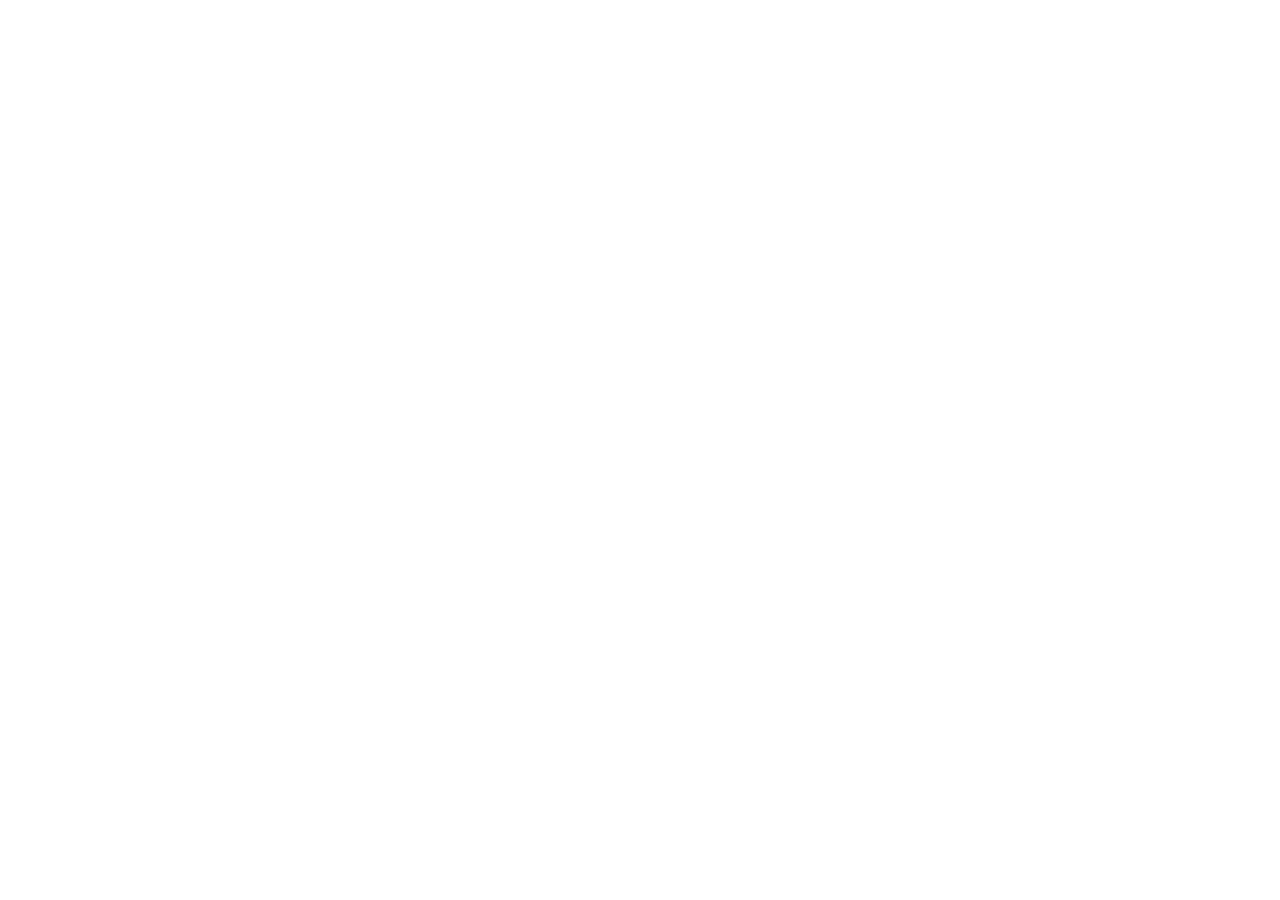
==== commit cdbd772f: "Update index.html" ====
--- a/index.html
+++ b/index.html
@@ -1,636 +1,17 @@
 <!DOCTYPE html>
 <html lang="en">
 <head>
-  <meta charset="UTF-8" />
-  <meta name="viewport" content="width=device-width, initial-scale=1.0" />
-  <title>KAMVASA — Ancient Wisdom. Modern Wellness. | Ayurvedic Sexual Wellness &amp; Intimacy</title>
-  <meta name="description" content="KAMVASA is a premium Ayurvedic sexual wellness and intimacy brand — time-honoured botanicals like ashwagandha, shilajit and gokshura for desire, vitality and connection." />
-  <meta name="theme-color" content="#17362B" />
-  <link rel="canonical" href="https://kamvasa-ayurveda.preview.emergentagent.com/" />
-  <meta property="og:type" content="website" />
-  <meta property="og:site_name" content="KAMVASA" />
-  <meta property="og:title" content="KAMVASA — Ancient Wisdom. Modern Wellness." />
-  <meta property="og:description" content="A modern Ayurvedic intimacy house. Time-honoured botanicals for desire, vitality and connection." />
-  <meta property="og:image" content="https://images.unsplash.com/photo-1492552181161-62217fc3076d?q=80&w=1600&auto=format&fit=crop" />
-  <meta name="twitter:card" content="summary_large_image" />
-  <link rel="icon" type="image/svg+xml" href="favicon.svg" />
-  <link rel="preconnect" href="https://fonts.googleapis.com" />
-  <link rel="preconnect" href="https://fonts.gstatic.com" crossorigin />
-  <link href="https://fonts.googleapis.com/css2?family=Fraunces:ital,opsz,wght@0,9..144,300;0,9..144,400;0,9..144,500;0,9..144,600;1,9..144,300;1,9..144,400;1,9..144,500&family=Figtree:ital,wght@0,300;0,400;0,500;0,600;1,400&family=Tiro+Devanagari+Hindi&display=swap" rel="stylesheet" />
-  <script>document.documentElement.classList.add('js');</script>
-  <link rel="stylesheet" href="styles.css" />
-  <script type="application/ld+json">
-  {
-    "@context": "https://schema.org",
-    "@type": "Organization",
-    "name": "KAMVASA",
-    "slogan": "Ancient Wisdom. Modern Wellness.",
-    "description": "Premium Ayurvedic sexual wellness and intimacy brand — botanicals and rituals rooted in classical Ayurveda.",
-    "url": "https://kamvasa-ayurveda.preview.emergentagent.com/",
-    "logo": "https://kamvasa-ayurveda.preview.emergentagent.com/favicon.svg"
-  }
-  </script>
+    <meta charset="utf-8">
+    <title>Redirecting...</title>
+    <!-- 1. The Meta Refresh handles the instant browser redirect -->
+    <meta http-equiv="refresh" content="0; URL=https://kamvasa.com">
+    <!-- 2. The Canonical link tells search engines where the true page lives -->
+    <link rel="canonical" href="https://kamvasa.com">
+  <script>
+    window.location.replace("https://kamvasa.com" + window.location.pathname);
+</script>
 </head>
 <body>
-  <a class="skip-link" href="#home">Skip to content</a>
-  <div class="progress-bar" data-testid="scroll-progress" aria-hidden="true"></div>
-
-  <!-- ============ NAVBAR ============ -->
-  <header class="site-nav" id="site-nav">
-    <div class="nav-inner">
-      <a href="#home" class="brand" data-testid="nav-logo" aria-label="KAMVASA home">
-        <img src="logo.png" alt="KAMVASA — 100% Pure Ayurveda" class="brand-img" width="254" height="54" data-testid="logo-image" />
-      </a>
-      <nav class="nav-links" aria-label="Primary">
-        <a href="#home" class="nav-link is-active" data-testid="nav-link-home">Home</a>
-        <a href="#story" class="nav-link" data-testid="nav-link-about">About</a>
-        <a href="#products" class="nav-link" data-testid="nav-link-products">Products</a>
-        <a href="#ingredients" class="nav-link" data-testid="nav-link-ingredients">Ingredients</a>
-        <a href="#wellness" class="nav-link" data-testid="nav-link-wellness">Wellness</a>
-        <a href="#journal" class="nav-link" data-testid="nav-link-journal">Journal</a>
-        <a href="#contact" class="nav-link" data-testid="nav-link-contact">Contact</a>
-      </nav>
-      <a href="#products" class="btn btn-solid btn-sm nav-cta" data-testid="nav-cta">Explore KAMVASA</a>
-      <a href="tel:+919876543210" class="nav-phone" data-testid="nav-phone" aria-label="Call KAMVASA for enquiries">
-        <svg width="16" height="16" viewBox="0 0 24 24" fill="none" stroke="currentColor" stroke-width="1.8" aria-hidden="true"><path d="M5 4h4l2 5-2.5 1.5a12 12 0 0 0 5 5L15 13l5 2v4a2 2 0 0 1-2 2A16 16 0 0 1 3 6a2 2 0 0 1 2-2z" stroke-linejoin="round"/></svg>
-        <span class="nav-phone-num">+91 98765 43210</span>
-      </a>
-      <button class="hamburger" id="hamburger" data-testid="hamburger-menu" aria-label="Open menu" aria-expanded="false" aria-controls="mobile-menu">
-        <span></span><span></span>
-      </button>
-    </div>
-  </header>
-
-  <!-- Mobile menu overlay -->
-  <div class="mobile-menu" id="mobile-menu" data-testid="mobile-menu" aria-hidden="true">
-    <nav aria-label="Mobile" class="mobile-links">
-      <a href="#home" class="mobile-link" data-testid="mobile-link-home">Home</a>
-      <a href="#story" class="mobile-link" data-testid="mobile-link-about">About</a>
-      <a href="#products" class="mobile-link" data-testid="mobile-link-products">Products</a>
-      <a href="#ingredients" class="mobile-link" data-testid="mobile-link-ingredients">Ingredients</a>
-      <a href="#wellness" class="mobile-link" data-testid="mobile-link-wellness">Wellness</a>
-      <a href="#journal" class="mobile-link" data-testid="mobile-link-journal">Journal</a>
-      <a href="#contact" class="mobile-link" data-testid="mobile-link-contact">Contact</a>
-    </nav>
-    <p class="mobile-tagline"><span lang="hi">आयुर्वेद</span> — Ancient Wisdom. Modern Wellness.</p>
-    <a href="tel:+919876543210" class="mobile-phone" data-testid="menu-phone" aria-label="Call KAMVASA for enquiries">
-      <svg width="18" height="18" viewBox="0 0 24 24" fill="none" stroke="currentColor" stroke-width="1.8" aria-hidden="true"><path d="M5 4h4l2 5-2.5 1.5a12 12 0 0 0 5 5L15 13l5 2v4a2 2 0 0 1-2 2A16 16 0 0 1 3 6a2 2 0 0 1 2-2z" stroke-linejoin="round"/></svg>
-      +91 98765 43210 — call for enquiries
-    </a>
-  </div>
-
-  <main id="main">
-    <!-- ============ HERO ============ -->
-    <section class="hero" id="home">
-      <div class="hero-inner">
-        <div class="hero-copy">
-          <p class="eyebrow hero-eyebrow"><span lang="hi" class="deva">आयुर्वेद</span><span class="eyebrow-line"></span>THE SCIENCE OF LIFE</p>
-          <h1 class="hero-title">
-            <span class="line"><span style="animation-delay:.15s">Ancient Wisdom.</span></span>
-            <span class="line"><span class="accent" style="animation-delay:.3s">Modern Wellness.</span></span>
-          </h1>
-          <p class="hero-sub hero-fade" style="animation-delay:.55s">KAMVASA is a modern Ayurvedic intimacy house — time&#8209;honoured botanicals for desire, vitality and connection, carried from the classical texts into the rhythm of your everyday.</p>
-          <div class="hero-actions hero-fade" style="animation-delay:.7s">
-            <a href="#products" class="btn btn-solid" data-testid="hero-cta-explore">Explore KAMVASA
-              <svg class="arrow" width="16" height="16" viewBox="0 0 16 16" aria-hidden="true"><path d="M2 8h11M9 3.5 13.5 8 9 12.5" fill="none" stroke="currentColor" stroke-width="1.6" stroke-linecap="round" stroke-linejoin="round"/></svg>
-            </a>
-            <a href="#story" class="btn btn-ghost" data-testid="hero-cta-story">Our Story</a>
-          </div>
-        </div>
-        <div class="hero-visual">
-          <figure class="hero-figure" data-parallax="0.06">
-            <img src="https://images.unsplash.com/photo-1492552181161-62217fc3076d?q=80&w=1600&auto=format&fit=crop" alt="Herbal oil being poured into a stone mortar surrounded by fresh Ayurvedic botanicals" fetchpriority="high" decoding="async" data-testid="hero-image" />
-          </figure>
-          <div class="seal hero-fade" style="animation-delay:.9s" aria-hidden="true">
-            <svg viewBox="0 0 120 120" width="118" height="118">
-              <defs><path id="seal-circle" d="M60,60 m-44,0 a44,44 0 1,1 88,0 a44,44 0 1,1 -88,0"/></defs>
-              <text class="seal-text"><textPath href="#seal-circle">ANCIENT WISDOM · MODERN WELLNESS · ANCIENT WISDOM ·</textPath></text>
-              <path d="M60 42c6 4.6 8 11 5 17.4-1.9 4.2-5.3 6.9-10 8 0 0 7-4 7-11.8 0-5.3-2.3-10.8-2-13.6z" fill="#C6A15B"/>
-              <path d="M60 42c-6 4.6-8 11-5 17.4 1.9 4.2 5.3 6.9 10 8 0 0-7-4-7-11.8 0-5.3 2.3-10.8 2-13.6z" fill="#94A88C"/>
-            </svg>
-          </div>
-        </div>
-      </div>
-      <div class="hero-foot hero-fade" style="animation-delay:1s">
-        <span class="scroll-cue" aria-hidden="true"></span>
-        <span class="scroll-label">Scroll to begin</span>
-      </div>
-      <span class="hero-watermark deva" lang="hi" aria-hidden="true">आयु</span>
-    </section>
-
-    <!-- ============ MARQUEE ============ -->
-    <div class="marquee" aria-hidden="true" data-testid="marquee">
-      <div class="marquee-track">
-        <ul class="marquee-list">
-          <li>Ashwagandha</li><li>Shilajit</li><li>Gokshura</li><li>Kavach Beej</li><li>Safed Musli</li><li>Shatavari</li>
-        </ul>
-        <ul class="marquee-list" aria-hidden="true">
-          <li>Ashwagandha</li><li>Shilajit</li><li>Gokshura</li><li>Kavach Beej</li><li>Safed Musli</li><li>Shatavari</li>
-        </ul>
-      </div>
-    </div>
-
-    <!-- ============ WHY KAMVASA ============ -->
-    <section class="section why" id="why">
-      <div class="container">
-        <div class="section-head why-head" data-reveal>
-          <div>
-            <p class="eyebrow"><span class="eyebrow-line"></span>WHY KAMVASA</p>
-            <h2 class="section-title">A slower kind of care,<br /><em>done properly.</em></h2>
-          </div>
-          <p class="section-sub">Four quiet promises behind every jar — the reasons our conversations feel different.</p>
-        </div>
-        <div class="why-grid" data-testid="why-grid">
-          <article class="why-card why-card-dark" data-reveal data-testid="pillar-ayurveda">
-            <div class="why-top">
-              <span class="why-num">01</span>
-              <span class="why-badge"><svg class="why-icon" viewBox="0 0 40 40" aria-hidden="true"><path d="M20 5c-6 6.5-9 12-9 17a9 9 0 0 0 18 0c0-5-3-10.5-9-17z" fill="none" stroke="currentColor" stroke-width="1.6" stroke-linejoin="round"/><path d="M20 14v14" stroke="currentColor" stroke-width="1.4" stroke-linecap="round"/></svg></span>
-            </div>
-            <h3>Ayurveda Inspired</h3>
-            <p>Formulations rooted in classical Ayurveda — including <em>vajikarana</em>, the tradition’s dedicated science of intimacy and vitality, refined across generations.</p>
-            <figure class="why-figure"><img src="https://images.unsplash.com/photo-1613490537806-53663bfd0da8?q=80&w=800&auto=format&fit=crop" alt="Fresh green botanicals in a clear glass vase" loading="lazy" decoding="async" /></figure>
-          </article>
-          <article class="why-card why-card-sage" data-reveal style="--d:.1s" data-testid="pillar-natural">
-            <div class="why-top">
-              <span class="why-num">02</span>
-              <span class="why-badge"><svg class="why-icon" viewBox="0 0 40 40" aria-hidden="true"><path d="M13 7c8 1.5 14 8 14 16a13 13 0 0 1-1 5C16 27 9 20 9 11c0-1.4.4-2.7 1-4z" fill="none" stroke="currentColor" stroke-width="1.6" stroke-linejoin="round"/><path d="M12 8c4 5 8 10 13 18" stroke="currentColor" stroke-width="1.4" stroke-linecap="round"/></svg></span>
-            </div>
-            <h3>Natural Ingredients</h3>
-            <p>Sun-ripened herbs and botanicals from trusted growing partners across India — never synthetic shortcuts.</p>
-            <ul class="why-chips"><li>Sun-grown</li><li>Shade-dried</li><li>Traceable</li></ul>
-          </article>
-          <article class="why-card why-card-plain" data-reveal style="--d:.05s" data-testid="pillar-modern">
-            <div class="why-top">
-              <span class="why-num">03</span>
-              <span class="why-badge"><svg class="why-icon" viewBox="0 0 40 40" aria-hidden="true"><circle cx="20" cy="20" r="9" fill="none" stroke="currentColor" stroke-width="1.6"/><path d="M20 3v6M20 31v6M3 20h6M31 20h6M8 8l4.2 4.2M27.8 27.8 32 32M32 8l-4.2 4.2M12.2 27.8 8 32" stroke="currentColor" stroke-width="1.6" stroke-linecap="round"/></svg></span>
-            </div>
-            <h3>Modern Wellness</h3>
-            <p>Shame-free and judgment-free — open conversation and simple rituals that fit the pace and privacy of contemporary life.</p>
-            <ul class="why-chips"><li>Open conversation</li><li>Private by design</li></ul>
-          </article>
-          <article class="why-card why-card-earth" data-reveal style="--d:.1s" data-testid="pillar-quality">
-            <div class="why-top">
-              <span class="why-num">04</span>
-              <span class="why-badge"><svg class="why-icon" viewBox="0 0 40 40" aria-hidden="true"><path d="M20 5l4.4 9 9.9 1.4-7.2 7 1.7 9.8L20 27.6l-8.8 4.6 1.7-9.8-7.2-7L15.6 14z" fill="none" stroke="currentColor" stroke-width="1.6" stroke-linejoin="round"/></svg></span>
-            </div>
-            <h3>Quality Focused</h3>
-            <p>Careful sourcing, small batches and third-party testing — sealed with beautiful, discreet packaging.</p>
-            <ul class="why-chips"><li>Small batches</li><li>Third-party tested</li><li>Discreet by default</li></ul>
-          </article>
-        </div>
-      </div>
-    </section>
-
-    <!-- ============ PRODUCTS ============ -->
-    <section class="section products" id="products">
-      <div class="container">
-        <div class="section-head products-head" data-reveal>
-          <div>
-            <p class="eyebrow eyebrow-light"><span class="eyebrow-line"></span>OUR PRODUCTS</p>
-            <h2 class="section-title">The botanical <em>collection</em></h2>
-          </div>
-          <p class="section-sub">Six classical botanicals for desire, vitality and connection. Informational by design — a full store is on its way.</p>
-        </div>
-        <div class="products-grid" id="products-grid">
-          <a class="product-card" href="/products/ashwagandha.html" data-reveal style="--d:.05s" data-testid="product-ashwagandha">
-            <figure class="product-figure"><img src="https://images.unsplash.com/photo-1692148292961-210789f8d8c0?q=80&w=1200&auto=format&fit=crop" alt="Dried ashwagandha roots against a dark earthy background" loading="lazy" decoding="async" /></figure>
-            <div class="product-body">
-              <div class="product-title-row"><h3>Ashwagandha</h3><span class="product-num">01</span></div>
-              <p class="latin">Withania somnifera</p>
-              <p class="product-desc">The grounding root. Traditionally cherished for quieting the day’s noise, steadying desire and deepening rest.</p>
-              <ul class="product-tags" aria-label="Traditional associations"><li>Calm</li><li>Desire</li><li>Rest</li></ul>
-            </div>
-          </a>
-          <a class="product-card" href="/products/shilajit.html" data-reveal style="--d:.1s" data-testid="product-shilajit">
-            <figure class="product-figure"><img src="https://images.unsplash.com/photo-1789152952866-6104d8837566?q=80&w=1200&auto=format&fit=crop" alt="Dark mineral-rich resin in a rustic wooden bowl" loading="lazy" decoding="async" /></figure>
-            <div class="product-body">
-              <div class="product-title-row"><h3>Shilajit</h3><span class="product-num">02</span></div>
-              <p class="latin">Asphaltum punjabianum</p>
-              <p class="product-desc">The mountain resin. A mineral-rich treasure formed over centuries in the high Himalayan ranges.</p>
-              <ul class="product-tags" aria-label="Traditional associations"><li>Vitality</li><li>Minerals</li><li>Endurance</li></ul>
-            </div>
-          </a>
-          <a class="product-card" href="/products/gokshura.html" data-reveal style="--d:.15s" data-testid="product-gokshura">
-            <figure class="product-figure"><img src="https://images.unsplash.com/photo-1785274841494-bb6fc2e439d8?q=80&w=1200&auto=format&fit=crop" alt="Small green gokshura fruits hanging on a creeping vine" loading="lazy" decoding="async" /></figure>
-            <div class="product-body">
-              <div class="product-title-row"><h3>Gokshura</h3><span class="product-num">03</span></div>
-              <p class="latin">Tribulus terrestris</p>
-              <p class="product-desc">The creeping vine’s small fruits — a classical <em>rasāyana</em> long linked to desire, vigour and quiet confidence.</p>
-              <ul class="product-tags" aria-label="Traditional associations"><li>Desire</li><li>Vigour</li><li>Balance</li></ul>
-            </div>
-          </a>
-          <a class="product-card" href="/products/kavach-beej.html" data-reveal style="--d:.2s" data-testid="product-kavach-beej">
-            <figure class="product-figure"><img src="https://images.unsplash.com/photo-1764272778391-4a95e2b5d429?q=80&w=1200&auto=format&fit=crop" alt="Dried kavach beej botanicals being scooped into a wooden bowl" loading="lazy" decoding="async" /></figure>
-            <div class="product-body">
-              <div class="product-title-row"><h3>Kavach Beej</h3><span class="product-num">04</span></div>
-              <p class="latin">Mucuna pruriens</p>
-              <p class="product-desc">The velvet bean. Prized in classical texts for supporting mood, drive and reproductive vitality.</p>
-              <ul class="product-tags" aria-label="Traditional associations"><li>Mood</li><li>Drive</li><li>Vitality</li></ul>
-            </div>
-          </a>
-          <a class="product-card" href="/products/safed-musli.html" data-reveal style="--d:.25s" data-testid="product-safed-musli">
-            <figure class="product-figure"><img src="https://images.unsplash.com/photo-1700470836644-c3c26339632c?q=80&w=1200&auto=format&fit=crop" alt="Fresh pale safed musli root resting on a bright surface" loading="lazy" decoding="async" /></figure>
-            <div class="product-body">
-              <div class="product-title-row"><h3>Safed Musli</h3><span class="product-num">05</span></div>
-              <p class="latin">Chlorophytum borivilianum</p>
-              <p class="product-desc">The white root of India’s deciduous forests — a celebrated vajikarana herb of strength and stamina.</p>
-              <ul class="product-tags" aria-label="Traditional associations"><li>Strength</li><li>Stamina</li><li>Vitality</li></ul>
-            </div>
-          </a>
-          <a class="product-card" href="/products/shatavari.html" data-reveal style="--d:.3s" data-testid="product-shatavari">
-            <figure class="product-figure"><img src="https://images.unsplash.com/photo-1625715490354-9a37e8298bf7?q=80&w=1200&auto=format&fit=crop" alt="Lush green shatavari fronds photographed up close" loading="lazy" decoding="async" /></figure>
-            <div class="product-body">
-              <div class="product-title-row"><h3>Shatavari</h3><span class="product-num">06</span></div>
-              <p class="latin">Asparagus racemosus</p>
-              <p class="product-desc">The queen of herbs — a nourishing <em>rasāyana</em> long cherished for feminine vitality and inner balance.</p>
-              <ul class="product-tags" aria-label="Traditional associations"><li>Nourish</li><li>Balance</li><li>Radiance</li></ul>
-            </div>
-          </a>
-        </div>
-        <p class="products-note" data-reveal data-testid="products-note">Every card opens the full botanical story. No prices, no cart — commerce arrives with the next chapter of KAMVASA.</p>
-      </div>
-    </section>
-
-    <!-- ============ EXPLORE AYURVEDA (BENTO) ============ -->
-    <section class="section wellness" id="wellness">
-      <div class="container">
-        <div class="section-head" data-reveal>
-          <p class="eyebrow"><span class="eyebrow-line"></span>EXPLORE AYURVEDA</p>
-          <h2 class="section-title">A living science, <em>five thousand years</em> in the making.</h2>
-        </div>
-        <div class="bento" data-testid="bento-grid">
-          <article class="bento-card bento-what" data-reveal data-testid="bento-what-is-ayurveda">
-            <figure class="bento-figure"><img src="https://images.unsplash.com/photo-1668521085734-2f80758e0369?q=80&w=1200&auto=format&fit=crop" alt="Morning sunlight over a green field of tea leaves" loading="lazy" decoding="async" /></figure>
-            <div class="bento-body">
-              <h3>What is Ayurveda?</h3>
-              <p>Ayurveda — <em>“the knowledge of life”</em> — is India’s traditional system of wellbeing, practised for over five thousand years. It sees health as a dance between body, mind and surroundings, and offers daily and seasonal rhythms to keep the three in harmony. Not a quick fix: a way of living well, slowly and on purpose. Among its eight classical branches sits <em>vajikarana</em> — the dedicated science of desire, intimacy and reproductive vitality — the ground KAMVASA calls home.</p>
-            </div>
-          </article>
-
-          <article class="bento-card bento-dosha" data-reveal style="--d:.1s" data-testid="bento-doshas">
-            <h3>Know your dosha</h3>
-            <p class="bento-hint">Three energies shape every constitution. Find the one that sounds like you.</p>
-            <div class="dosha-tabs" data-testid="dosha-tabs">
-              <div class="tablist" role="tablist" aria-label="Ayurvedic doshas">
-                <button role="tab" id="tab-vata" aria-selected="true" aria-controls="panel-vata" data-testid="dosha-tab-vata">Vata</button>
-                <button role="tab" id="tab-pitta" aria-selected="false" aria-controls="panel-pitta" data-testid="dosha-tab-pitta">Pitta</button>
-                <button role="tab" id="tab-kapha" aria-selected="false" aria-controls="panel-kapha" data-testid="dosha-tab-kapha">Kapha</button>
-              </div>
-              <div class="tabpanel" role="tabpanel" id="panel-vata" aria-labelledby="tab-vata" data-testid="dosha-panel-vata">
-                <p class="dosha-elements">Air + Ether</p>
-                <p class="dosha-traits">Creative, quick-thinking, light on your feet — and easily scattered when life speeds up.</p>
-                <p class="dosha-balance-title">Bring into balance</p>
-                <ul><li>Warm, grounding meals at regular hours</li><li>A slow evening wind-down before sleep</li><li>Oil massage and unhurried mornings</li></ul>
-              </div>
-              <div class="tabpanel" role="tabpanel" id="panel-pitta" aria-labelledby="tab-pitta" hidden data-testid="dosha-panel-pitta">
-                <p class="dosha-elements">Fire + Water</p>
-                <p class="dosha-traits">Sharp, focused, driven — brilliance that can burn when there is no room to rest.</p>
-                <p class="dosha-balance-title">Bring into balance</p>
-                <ul><li>Cooling foods and time spent near water</li><li>Moonlight walks instead of midnight work</li><li>Curiosity without the competitive edge</li></ul>
-              </div>
-              <div class="tabpanel" role="tabpanel" id="panel-kapha" aria-labelledby="tab-kapha" hidden data-testid="dosha-panel-kapha">
-                <p class="dosha-elements">Earth + Water</p>
-                <p class="dosha-traits">Steady, loyal and calm — a deep stillness that sometimes settles into stagnation.</p>
-                <p class="dosha-balance-title">Bring into balance</p>
-                <ul><li>Invigorating movement early in the day</li><li>Warm spices, variety and new places</li><li>Light dinners and lively company</li></ul>
-              </div>
-            </div>
-          </article>
-
-          <article class="bento-card bento-herbs" data-reveal style="--d:.05s" data-testid="bento-herbs">
-            <h3>The herbal cabinet</h3>
-            <p>From ashwagandha’s earthy root to kavach beej’s velvet seed — every botanical has a story, a season and a place in the ritual. Meet the plants behind the collection.</p>
-            <a class="text-link" href="#ingredients" data-testid="bento-herbs-link">Browse ingredients
-              <svg width="14" height="14" viewBox="0 0 16 16" aria-hidden="true"><path d="M2 8h11M9 3.5 13.5 8 9 12.5" fill="none" stroke="currentColor" stroke-width="1.6" stroke-linecap="round" stroke-linejoin="round"/></svg>
-            </a>
-          </article>
-
-          <article class="bento-card bento-daily" data-reveal style="--d:.1s" data-testid="bento-daily-wellness">
-            <figure class="bento-figure bento-figure-sm"><img src="https://images.unsplash.com/photo-1506126613408-eca07ce68773?q=80&w=1200&auto=format&fit=crop" alt="A quiet moment of seated meditation at home" loading="lazy" decoding="async" /></figure>
-            <div class="bento-body">
-              <h3>Daily wellness — <em>dinacharya</em></h3>
-              <ul class="timeline">
-                <li><span>Sunrise</span>Wake gently; drink warm water</li>
-                <li><span>Morning</span>Tongue scraping, oil pulling, movement</li>
-                <li><span>Midday</span>The largest meal, eaten mindfully</li>
-                <li><span>Evening</span>Light supper, screens down, oil on the feet</li>
-                <li><span>Night</span>Asleep before the second wind</li>
-              </ul>
-            </div>
-          </article>
-
-          <article class="bento-card bento-practices" data-reveal style="--d:.15s" data-testid="bento-traditional-practices">
-            <figure class="bento-figure bento-figure-sm"><img src="https://images.unsplash.com/photo-1514733670139-4d87a1941d55?q=80&w=1200&auto=format&fit=crop" alt="A glass cup of herbal tea resting on dark wood" loading="lazy" decoding="async" /></figure>
-            <div class="bento-body">
-              <h3>Traditional practices</h3>
-              <ul class="chips">
-                <li><strong>Abhyanga</strong> — warm self-massage</li>
-                <li><strong>Prānāyāma</strong> — conscious breathwork</li>
-                <li><strong>Swedana</strong> — herbal steam</li>
-                <li><strong>Shirodhara</strong> — a steady stream of calm</li>
-                <li><strong>Rasāyana</strong> — daily rejuvenation</li>
-              </ul>
-            </div>
-          </article>
-
-          <article class="bento-card bento-tastes" data-reveal style="--d:.2s" data-testid="bento-six-tastes">
-            <h3>The six tastes — <em>shad rasa</em></h3>
-            <p>A complete Ayurvedic plate holds all six flavours, each with its own gift.</p>
-            <ul class="tastes" aria-label="The six Ayurvedic tastes">
-              <li>Sweet</li><li>Sour</li><li>Salty</li><li>Pungent</li><li>Bitter</li><li>Astringent</li>
-            </ul>
-          </article>
-        </div>
-      </div>
-    </section>
-
-    <!-- ============ INGREDIENTS ============ -->
-    <section class="section ingredients" id="ingredients">
-      <div class="container">
-        <div class="section-head" data-reveal>
-          <p class="eyebrow"><span class="eyebrow-line"></span>OUR INGREDIENTS</p>
-          <h2 class="section-title">Meet the <em>botanicals</em></h2>
-          <p class="section-sub">Drag or scroll sideways through the shelf — every herb is sun-grown, shade-dried and treated with the patience it deserves.</p>
-        </div>
-      </div>
-      <div class="medallion-strip" data-testid="ingredients-strip" tabindex="0" aria-label="Ingredient gallery, scroll horizontally">
-        <div class="medallion" data-testid="ingredient-roots">
-          <figure><img src="https://images.unsplash.com/photo-1583949885751-23b7d1909378?q=80&w=800&auto=format&fit=crop" alt="Golden powdered roots heaped on a wooden spoon" loading="lazy" decoding="async" /></figure>
-          <h3>Roots &amp; Rhizomes</h3><p>the warming apothecary</p>
-        </div>
-        <div class="medallion" data-testid="ingredient-resin">
-          <figure><img src="https://images.unsplash.com/photo-1783248143998-49fc65e5657b?q=80&w=800&auto=format&fit=crop" alt="Dried botanicals and resins kept in glass apothecary vessels" loading="lazy" decoding="async" /></figure>
-          <h3>Mountain Resin</h3><p>from Himalayan heights</p>
-        </div>
-        <div class="medallion" data-testid="ingredient-leaves">
-          <figure><img src="https://images.unsplash.com/photo-1547936785-c57315d64694?q=80&w=800&auto=format&fit=crop" alt="A close-up of a fresh green leaf" loading="lazy" decoding="async" /></figure>
-          <h3>Sacred Leaves</h3><p>the leaf of stillness</p>
-        </div>
-        <div class="medallion" data-testid="ingredient-night">
-          <figure><img src="https://images.unsplash.com/photo-1609769274404-a603c8e97b68?q=80&w=800&auto=format&fit=crop" alt="Deep green leaves against a black background" loading="lazy" decoding="async" /></figure>
-          <h3>Night Gardens</h3><p>herbs of the evening</p>
-        </div>
-        <div class="medallion" data-testid="ingredient-seeds">
-          <figure><img src="https://images.unsplash.com/photo-1591272216626-b09e38519371?q=80&w=800&auto=format&fit=crop" alt="Whole seeds and kernels stored in glass jars" loading="lazy" decoding="async" /></figure>
-          <h3>Seeds &amp; Kernels</h3><p>velvet beans, vine seeds</p>
-        </div>
-        <div class="medallion" data-testid="ingredient-oils">
-          <figure><img src="https://images.unsplash.com/photo-1676852148076-7a92002419f3?q=80&w=800&auto=format&fit=crop" alt="Amber bottles of cold-pressed oils on a wooden table" loading="lazy" decoding="async" /></figure>
-          <h3>Cold-Pressed Oils</h3><p>for touch &amp; ritual</p>
-        </div>
-      </div>
-    </section>
-
-    <!-- ============ OUR STORY ============ -->
-    <section class="section story" id="story">
-      <div class="container story-grid">
-        <div class="story-copy">
-          <p class="eyebrow" data-reveal><span class="eyebrow-line"></span>OUR STORY</p>
-          <h2 class="section-title" data-reveal>Old roots,<br /><em>new rhythms.</em></h2>
-          <p data-reveal>KAMVASA began between two worlds — the courtyard kitchens and herb baskets of an Indian childhood, and the fast, bright pace of the cities we grew up in. Somewhere in between, intimacy lost its everyday wisdom: crowded out by stress, screens and silence. We decided to carry the old knowledge forward instead.</p>
-          <p data-reveal style="--d:.1s">So we build slowly: drawing on the <em>vajikarana</em> and <em>rasāyana</em> traditions, working with growers and practitioners, formulating with honesty and testing with rigour. Shame-free and whisper-free — every jar is an invitation to take ten minutes back for yourself, and for the people you love.</p>
-          <ul class="story-chips" data-reveal style="--d:.15s">
-            <li>Honest sourcing</li><li>Small batches</li><li>No shortcuts</li><li>Designed for ritual</li>
-          </ul>
-          <p class="story-sign" data-reveal style="--d:.2s">— the KAMVASA family</p>
-        </div>
-        <div class="story-visual" data-reveal style="--d:.1s">
-          <figure class="story-figure" data-parallax="0.07">
-            <img src="https://images.unsplash.com/photo-1771128264855-1c032332cbc8?q=80&w=1200&auto=format&fit=crop" alt="Glass jars of dried herbs glowing on a wooden apothecary shelf" loading="lazy" decoding="async" />
-          </figure>
-          <div class="story-seal" aria-hidden="true">
-            <svg viewBox="0 0 120 120" width="128" height="128">
-              <defs><path id="seal-circle-2" d="M60,60 m-44,0 a44,44 0 1,1 88,0 a44,44 0 1,1 -88,0"/></defs>
-              <text class="seal-text"><textPath href="#seal-circle-2">ANCIENT WISDOM · MODERN WELLNESS · ANCIENT WISDOM ·</textPath></text>
-              <path d="M60 42c6 4.6 8 11 5 17.4-1.9 4.2-5.3 6.9-10 8 0 0 7-4 7-11.8 0-5.3-2.3-10.8-2-13.6z" fill="#C6A15B"/>
-              <path d="M60 42c-6 4.6-8 11-5 17.4 1.9 4.2 5.3 6.9 10 8 0 0-7-4-7-11.8 0-5.3 2.3-10.8 2-13.6z" fill="#94A88C"/>
-            </svg>
-          </div>
-        </div>
-      </div>
-    </section>
-
-    <!-- ============ JOURNAL ============ -->
-    <section class="section journal" id="journal">
-      <div class="container">
-        <div class="section-head" data-reveal>
-          <p class="eyebrow"><span class="eyebrow-line"></span>WELLNESS JOURNAL</p>
-          <h2 class="section-title">Notes from the <em>herb garden</em></h2>
-          <p class="section-sub">Stories on Ayurveda, intimacy and unhurried living. Full articles arrive with the Journal’s first issue.</p>
-        </div>
-        <div class="journal-grid" data-testid="journal-grid">
-          <a class="journal-card" href="/journal/evening-wind-down.html" data-reveal style="--d:.05s" data-testid="journal-card-1">
-            <figure><img src="https://images.unsplash.com/photo-1602594748821-6df031e275e1?q=80&w=1200&auto=format&fit=crop" alt="A person stretching in silhouette against a warm sunset" loading="lazy" decoding="async" /></figure>
-            <div class="journal-body">
-              <p class="journal-meta"><span class="journal-cat">Rituals</span>5 min read</p>
-              <h3>The Evening Wind-Down: Desire Needs Slowness</h3>
-              <p>Why modern desire begins long after the workday ends — and the Ayurvedic sequence that makes gentle room for it.</p>
-            </div>
-          </a>
-          <a class="journal-card" href="/journal/shilajit-mountain-resin.html" data-reveal style="--d:.1s" data-testid="journal-card-2">
-            <figure><img src="https://images.unsplash.com/photo-1609688538023-2090aa8e874e?q=80&w=1200&auto=format&fit=crop" alt="Dark resin-like botanicals in rustic wooden bowls" loading="lazy" decoding="async" /></figure>
-            <div class="journal-body">
-              <p class="journal-meta"><span class="journal-cat">Herbs</span>6 min read</p>
-              <h3>Shilajit: The Mountain Resin of Vitality</h3>
-              <p>Formed over centuries in Himalayan rock — why Ayurveda treasured this mineral-rich resin, and how it reaches the jar.</p>
-            </div>
-          </a>
-          <a class="journal-card" href="/journal/vajikarana-forgotten-branch.html" data-reveal style="--d:.15s" data-testid="journal-card-3">
-            <figure><img src="https://images.unsplash.com/photo-1622042914493-4ce8d921a91a?q=80&w=1200&auto=format&fit=crop" alt="Earthen bowls holding classic Ayurvedic herbs and spices" loading="lazy" decoding="async" /></figure>
-            <div class="journal-body">
-              <p class="journal-meta"><span class="journal-cat">Wisdom</span>7 min read</p>
-              <h3>Vajikarana: The Forgotten Branch of Ayurveda</h3>
-              <p>Ayurveda counted eight classical branches — one devoted wholly to desire, intimacy and reproductive vitality. Meet vajikarana.</p>
-            </div>
-          </a>
-          <a class="journal-card" href="/journal/ojas-quiet-well.html" data-reveal style="--d:.2s" data-testid="journal-card-4">
-            <figure><img src="https://images.unsplash.com/photo-1578216735943-52e319f61d16?q=80&w=1200&auto=format&fit=crop" alt="A single green leaf held gently against soft light" loading="lazy" decoding="async" /></figure>
-            <div class="journal-body">
-              <p class="journal-meta"><span class="journal-cat">Philosophy</span>5 min read</p>
-              <h3>Ojas: The Quiet Well of Vitality</h3>
-              <p>In Ayurveda, radiance is stored, not spent — and intimacy draws from the same well. On building your reserves, slowly.</p>
-            </div>
-          </a>
-          <a class="journal-card" href="/journal/kavach-beej-velvet-bean.html" data-reveal style="--d:.25s" data-testid="journal-card-5">
-            <figure><img src="https://images.unsplash.com/photo-1631027718119-417111d91c4e?q=80&w=1200&auto=format&fit=crop" alt="A young green plant sprouting inside a clear glass bottle" loading="lazy" decoding="async" /></figure>
-            <div class="journal-body">
-              <p class="journal-meta"><span class="journal-cat">Botanicals</span>6 min read</p>
-              <h3>Kavach Beej: The Velvet Bean</h3>
-              <p>Mucuna pruriens in the classical texts — a seed with a silken coat and a storied past.</p>
-            </div>
-          </a>
-          <a class="journal-card" href="/journal/rest-ritual-rhythm.html" data-reveal style="--d:.3s" data-testid="journal-card-6">
-            <figure><img src="https://images.unsplash.com/photo-1654000711330-caa1e07f60bb?q=80&w=1200&auto=format&fit=crop" alt="A person practising yoga by still water at sunrise" loading="lazy" decoding="async" /></figure>
-            <div class="journal-body">
-              <p class="journal-meta"><span class="journal-cat">Lifestyle</span>4 min read</p>
-              <h3>Rest, Ritual, Rhythm: An Ayurvedic View of Desire</h3>
-              <p>Stress crowds out connection. On what dinacharya teaches about making gentle space for intimacy — every single day.</p>
-            </div>
-          </a>
-        </div>
-      </div>
-    </section>
-
-    <!-- ============ TESTIMONIALS ============ -->
-    <section class="section testimonials" id="testimonials">
-      <div class="container" data-reveal>
-        <p class="eyebrow eyebrow-light"><span class="eyebrow-line"></span>COMMUNITY</p>
-        <div class="slider" data-testid="testimonial-slider" aria-roledescription="carousel" aria-label="Community testimonials">
-          <svg class="quote-mark" viewBox="0 0 48 36" aria-hidden="true"><path d="M0 36V20C0 8 6 1.5 18 0v7c-6 1.6-9 5-9.4 10H18v19H0zm28 0V20C28 8 34 1.5 46 0v7c-6 1.6-9 5-9.4 10H46v19H28z" fill="currentColor"/></svg>
-          <div class="slides">
-            <blockquote class="slide is-active" data-testid="testimonial-1">
-              <p>KAMVASA made the conversation easy in our home. The rituals are elegant, the jars discreet — and our evenings quietly belong to us again.</p>
-              <footer>Meera &amp; Arjun · Bengaluru</footer>
-            </blockquote>
-            <blockquote class="slide" data-testid="testimonial-2">
-              <p>No awkward packaging, no over-promises. Just honest botanicals and steady rituals that helped me feel like myself again.</p>
-              <footer>Kabir S. · Delhi</footer>
-            </blockquote>
-            <blockquote class="slide" data-testid="testimonial-3">
-              <p>Beautiful, grounding, unhurried. KAMVASA feels less like a brand and more like a slow, thoughtful friend.</p>
-              <footer>Sofia D. · London</footer>
-            </blockquote>
-          </div>
-          <div class="slider-controls">
-            <button class="slider-btn" id="slider-prev" data-testid="slider-prev" aria-label="Previous testimonial">
-              <svg width="16" height="16" viewBox="0 0 16 16" aria-hidden="true"><path d="M14 8H3M7 3.5 2.5 8 7 12.5" fill="none" stroke="currentColor" stroke-width="1.6" stroke-linecap="round" stroke-linejoin="round"/></svg>
-            </button>
-            <div class="slider-dots" id="slider-dots" role="tablist" aria-label="Choose testimonial"></div>
-            <button class="slider-btn" id="slider-next" data-testid="slider-next" aria-label="Next testimonial">
-              <svg width="16" height="16" viewBox="0 0 16 16" aria-hidden="true"><path d="M2 8h11M9 3.5 13.5 8 9 12.5" fill="none" stroke="currentColor" stroke-width="1.6" stroke-linecap="round" stroke-linejoin="round"/></svg>
-            </button>
-            <span class="slider-count" id="slider-count" data-testid="slider-count">01 / 03</span>
-          </div>
-        </div>
-      </div>
-    </section>
-
-    <!-- ============ CONTACT ============ -->
-    <section class="section contact" id="contact">
-      <div class="container contact-grid">
-        <div class="contact-copy" data-reveal>
-          <p class="eyebrow"><span class="eyebrow-line"></span>CONTACT US</p>
-          <h2 class="section-title">Say <em>namaste.</em></h2>
-          <p>Questions about a botanical, a ritual, or what’s coming next? Write to us — a real person reads every message, judgment-free.</p>
-          <a class="contact-mail" href="mailto:hello@kamvasa.in" data-testid="contact-email">hello@kamvasa.in
-            <svg width="14" height="14" viewBox="0 0 16 16" aria-hidden="true"><path d="M2 8h11M9 3.5 13.5 8 9 12.5" fill="none" stroke="currentColor" stroke-width="1.6" stroke-linecap="round" stroke-linejoin="round"/></svg>
-          </a>
-          <ul class="socials" aria-label="KAMVASA on social media">
-            <li><a href="#" data-testid="social-instagram" aria-label="KAMVASA on Instagram"><svg width="18" height="18" viewBox="0 0 24 24" fill="none" stroke="currentColor" stroke-width="1.6" aria-hidden="true"><rect x="3" y="3" width="18" height="18" rx="5"/><circle cx="12" cy="12" r="4"/><circle cx="17.2" cy="6.8" r="1" fill="currentColor" stroke="none"/></svg></a></li>
-            <li><a href="#" data-testid="social-youtube" aria-label="KAMVASA on YouTube"><svg width="18" height="18" viewBox="0 0 24 24" fill="none" stroke="currentColor" stroke-width="1.6" aria-hidden="true"><rect x="2.5" y="5.5" width="19" height="13" rx="4"/><path d="m10.5 9.5 5 2.5-5 2.5z" fill="currentColor" stroke="none"/></svg></a></li>
-            <li><a href="#" data-testid="social-facebook" aria-label="KAMVASA on Facebook"><svg width="18" height="18" viewBox="0 0 24 24" fill="none" stroke="currentColor" stroke-width="1.6" aria-hidden="true"><path d="M14 8.5V7a2 2 0 0 1 2-2h1.5V2H15a5 5 0 0 0-5 5v1.5H8V12h2v10h4V12h2.5l.5-3.5z"/></svg></a></li>
-            <li><a href="#" data-testid="social-x" aria-label="KAMVASA on X"><svg width="18" height="18" viewBox="0 0 24 24" fill="none" stroke="currentColor" stroke-width="1.8" aria-hidden="true"><path d="M4 4l16 16M20 4 4 20"/></svg></a></li>
-          </ul>
-        </div>
-        <div class="contact-card" data-reveal style="--d:.1s">
-          <form id="contact-form" data-testid="contact-form" novalidate>
-            <div class="field">
-              <label for="cf-name">Your name</label>
-              <input id="cf-name" name="name" type="text" required autocomplete="name" placeholder="Ananya Sharma" data-testid="contact-name" />
-            </div>
-            <div class="field">
-              <label for="cf-email">Email</label>
-              <input id="cf-email" name="email" type="email" required autocomplete="email" placeholder="you@example.com" data-testid="contact-email-field" />
-            </div>
-            <div class="field">
-              <label for="cf-topic">Topic</label>
-              <select id="cf-topic" name="topic" data-testid="contact-topic">
-                <option>General enquiry</option>
-                <option>Products &amp; botanicals</option>
-                <option>Intimacy &amp; rituals</option>
-                <option>Press &amp; partnerships</option>
-              </select>
-            </div>
-            <div class="field">
-              <label for="cf-message">Message</label>
-              <textarea id="cf-message" name="message" rows="4" required placeholder="Tell us what’s on your mind…" data-testid="contact-message"></textarea>
-            </div>
-            <button type="submit" class="btn btn-solid btn-block" data-testid="contact-submit">Send message
-              <svg class="arrow" width="16" height="16" viewBox="0 0 16 16" aria-hidden="true"><path d="M2 8h11M9 3.5 13.5 8 9 12.5" fill="none" stroke="currentColor" stroke-width="1.6" stroke-linecap="round" stroke-linejoin="round"/></svg>
-            </button>
-            <p class="form-note">We usually reply within two working days.</p>
-          </form>
-          <div class="form-success" id="contact-success" hidden data-testid="contact-success">
-            <svg width="44" height="44" viewBox="0 0 44 44" aria-hidden="true"><circle cx="22" cy="22" r="20" fill="none" stroke="#C6A15B" stroke-width="1.6"/><path d="m14 22.5 5.5 5.5L30 17" fill="none" stroke="#C6A15B" stroke-width="2" stroke-linecap="round" stroke-linejoin="round"/></svg>
-            <h3>Message received</h3>
-            <p>Thank you for writing in — our team will reply from <strong>hello@kamvasa.in</strong> shortly.</p>
-            <button class="btn btn-ghost" id="contact-reset" data-testid="contact-again">Write another</button>
-          </div>
-        </div>
-      </div>
-    </section>
-  </main>
-
-  <!-- ============ FOOTER ============ -->
-  <footer class="footer">
-    <div class="container">
-      <div class="footer-top">
-        <div class="footer-brand">
-          <a href="#home" class="brand brand-light" data-testid="footer-logo" aria-label="KAMVASA home">
-            <img src="logo.png" alt="KAMVASA — 100% Pure Ayurveda" class="brand-img brand-img-light" width="254" height="54" data-testid="footer-logo-image" />
-          </a>
-          <p class="footer-tagline">Ancient Wisdom. Modern Wellness.</p>
-          <form class="newsletter" id="newsletter-form" data-testid="newsletter-form">
-            <label class="sr-only" for="nl-email">Email for the KAMVASA letter</label>
-            <input id="nl-email" type="email" required placeholder="Your email — for slow letters" data-testid="newsletter-input" />
-            <button type="submit" data-testid="newsletter-submit">Join</button>
-          </form>
-          <a href="tel:+919876543210" class="footer-phone" data-testid="footer-phone" aria-label="Call KAMVASA for enquiries">
-            <svg width="17" height="17" viewBox="0 0 24 24" fill="none" stroke="currentColor" stroke-width="1.8" aria-hidden="true"><path d="M5 4h4l2 5-2.5 1.5a12 12 0 0 0 5 5L15 13l5 2v4a2 2 0 0 1-2 2A16 16 0 0 1 3 6a2 2 0 0 1 2-2z" stroke-linejoin="round"/></svg>
-            +91 98765 43210 — call for enquiries
-          </a>
-        </div>
-        <nav class="footer-cols" aria-label="Footer">
-          <div class="footer-col">
-            <h4>Explore</h4>
-            <a href="#story" data-testid="footer-about">About</a>
-            <a href="#products" data-testid="footer-products">Products</a>
-            <a href="#ingredients" data-testid="footer-ingredients">Ingredients</a>
-            <a href="#wellness" data-testid="footer-wellness">Wellness</a>
-          </div>
-          <div class="footer-col">
-            <h4>Company</h4>
-            <a href="#journal" data-testid="footer-journal">Journal</a>
-            <a href="#contact" data-testid="footer-contact">Contact</a>
-            <a href="#" data-testid="footer-socials" class="footer-muted">Social</a>
-          </div>
-          <div class="footer-col">
-            <h4>Legal</h4>
-            <button class="footer-link" data-dialog="privacy-dialog" data-testid="privacy-link">Privacy</button>
-            <button class="footer-link" data-dialog="terms-dialog" data-testid="terms-link">Terms</button>
-          </div>
-        </nav>
-      </div>
-      <div class="footer-bottom">
-        <p>© <span id="year">2025</span> KAMVASA · Ancient Wisdom. Modern Wellness.</p>
-        <p class="footer-disclaimer">KAMVASA is intended for adults (18+). We share traditional knowledge for everyday intimacy and wellbeing — not medical advice, diagnosis or treatment. Please consult a qualified practitioner about your health.</p>
-      </div>
-    </div>
-    <span class="footer-watermark" aria-hidden="true">KAMVASA</span>
-  </footer>
-
-  <!-- ============ DIALOGS ============ -->
-  <dialog class="modal" id="privacy-dialog" data-testid="privacy-dialog" aria-labelledby="privacy-title">
-    <button class="modal-close" data-close data-testid="privacy-dialog-close" aria-label="Close privacy notice">
-      <svg width="18" height="18" viewBox="0 0 24 24" aria-hidden="true"><path d="M5 5l14 14M19 5 5 19" stroke="currentColor" stroke-width="1.8" stroke-linecap="round"/></svg>
-    </button>
-    <h3 id="privacy-title">Privacy</h3>
-    <p>KAMVASA respects your privacy. This preview site stores nothing and sends nothing: the contact and newsletter forms run in the browser for demonstration only.</p>
-    <p>When the full experience launches, any information you choose to share will be used solely to respond to your enquiries and — with your consent — to send the occasional slow letter. We never sell personal data.</p>
-  </dialog>
-
-  <dialog class="modal" id="terms-dialog" data-testid="terms-dialog" aria-labelledby="terms-title">
-    <button class="modal-close" data-close data-testid="terms-dialog-close" aria-label="Close terms of use">
-      <svg width="18" height="18" viewBox="0 0 24 24" aria-hidden="true"><path d="M5 5l14 14M19 5 5 19" stroke="currentColor" stroke-width="1.8" stroke-linecap="round"/></svg>
-    </button>
-    <h3 id="terms-title">Terms of Use</h3>
-    <p>The KAMVASA website is an informational showcase of Ayurvedic wellness, herbs and rituals. Content is shared in the spirit of traditional knowledge and modern lifestyle writing.</p>
-    <p>Nothing on this site is medical advice, and no product information should be read as a promise to diagnose, treat, cure or prevent any condition. Always consult a qualified healthcare practitioner before changing your wellness routine.</p>
-  </dialog>
-
-  <div class="toast" id="toast" role="status" aria-live="polite" data-testid="toast"></div>
-
-  <script src="https://cdn.jsdelivr.net/npm/lenis@1.1.18/dist/lenis.min.js" defer></script>
-  <script src="main.js" defer></script>
+    <p></p>
 </body>
 </html>
